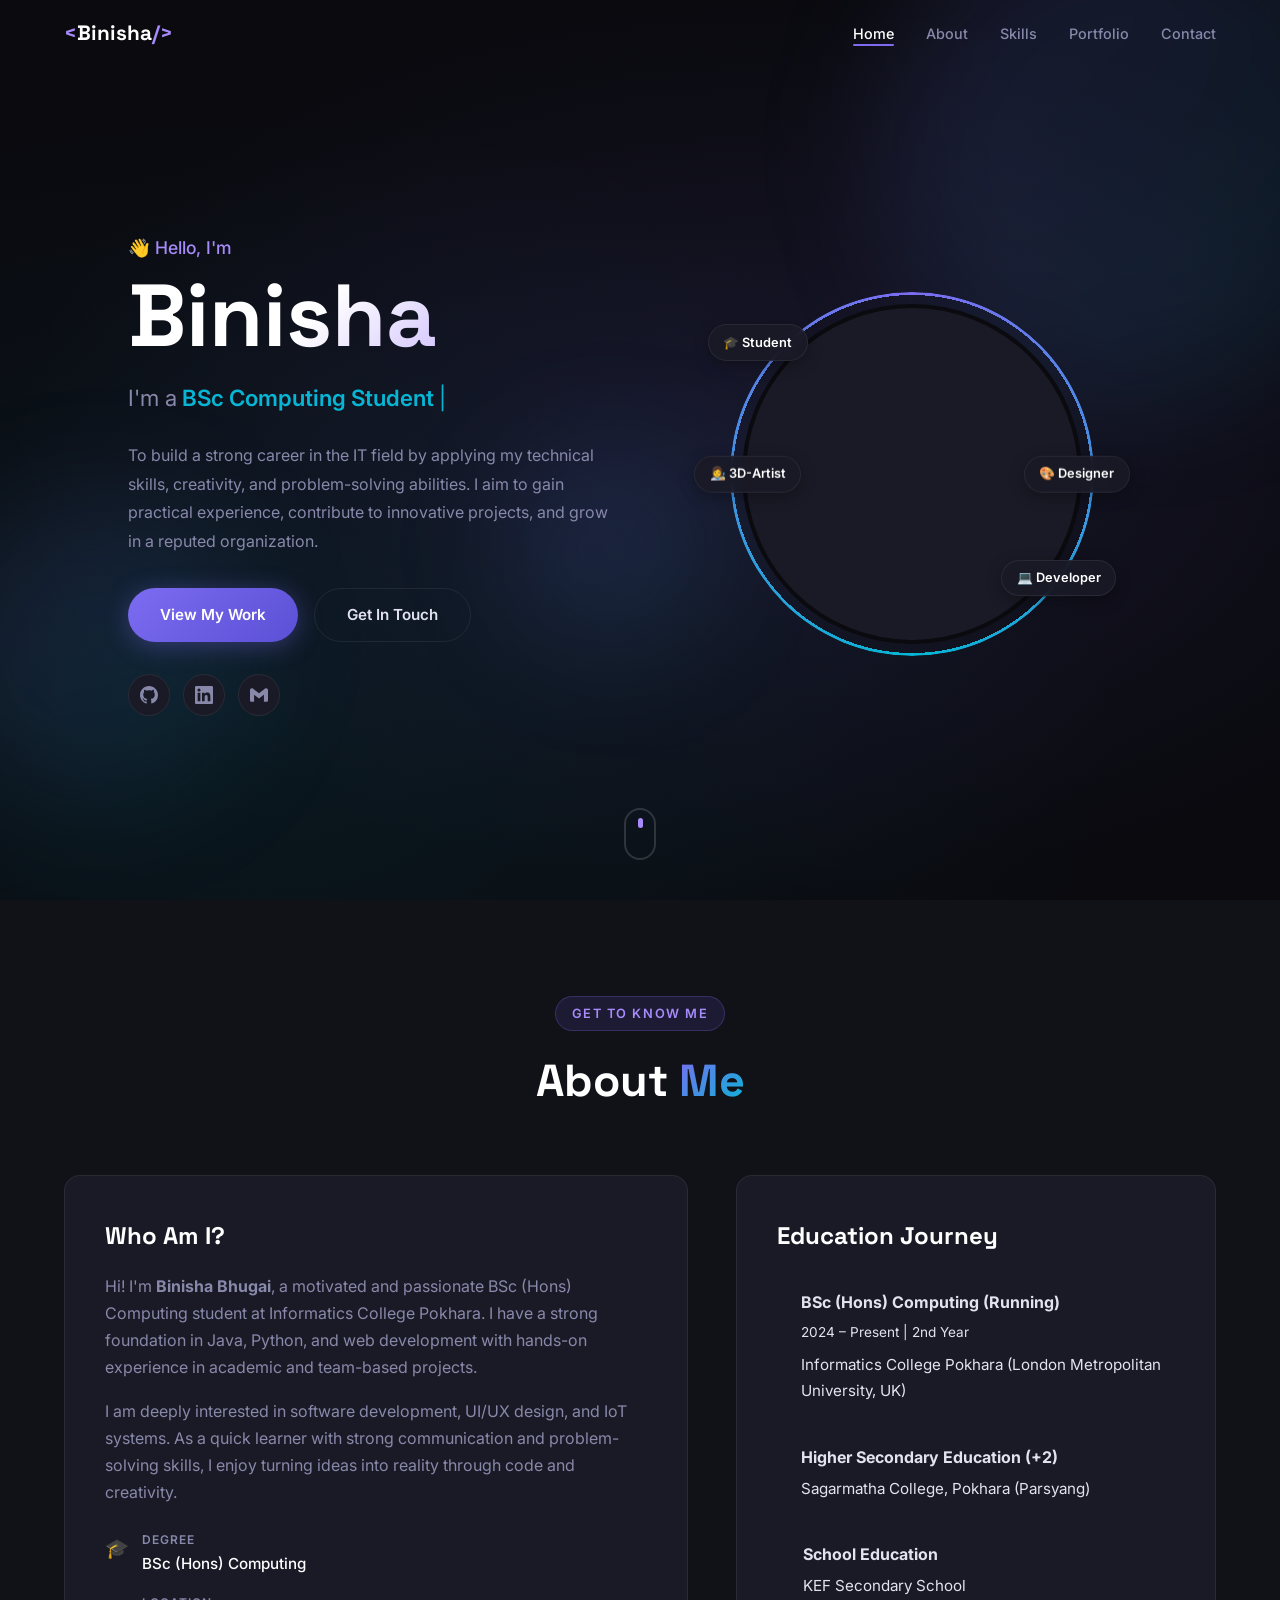
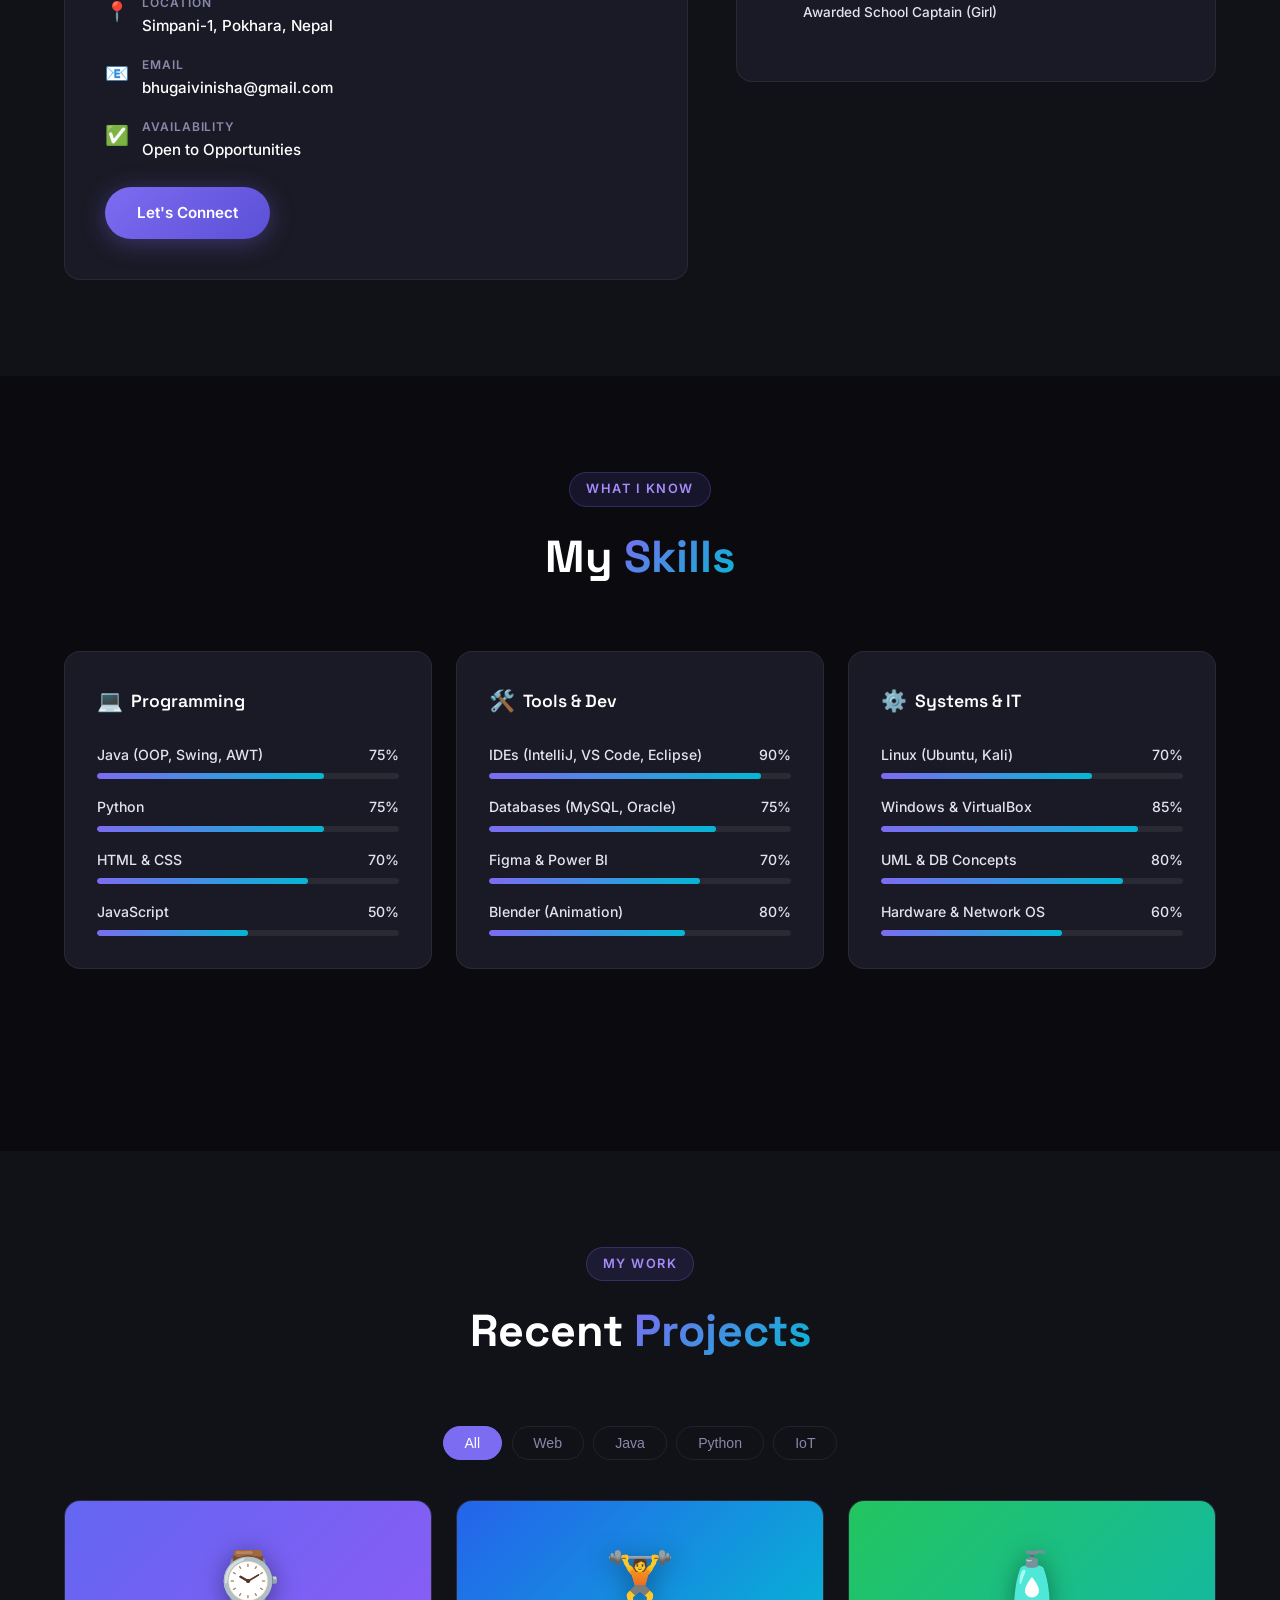
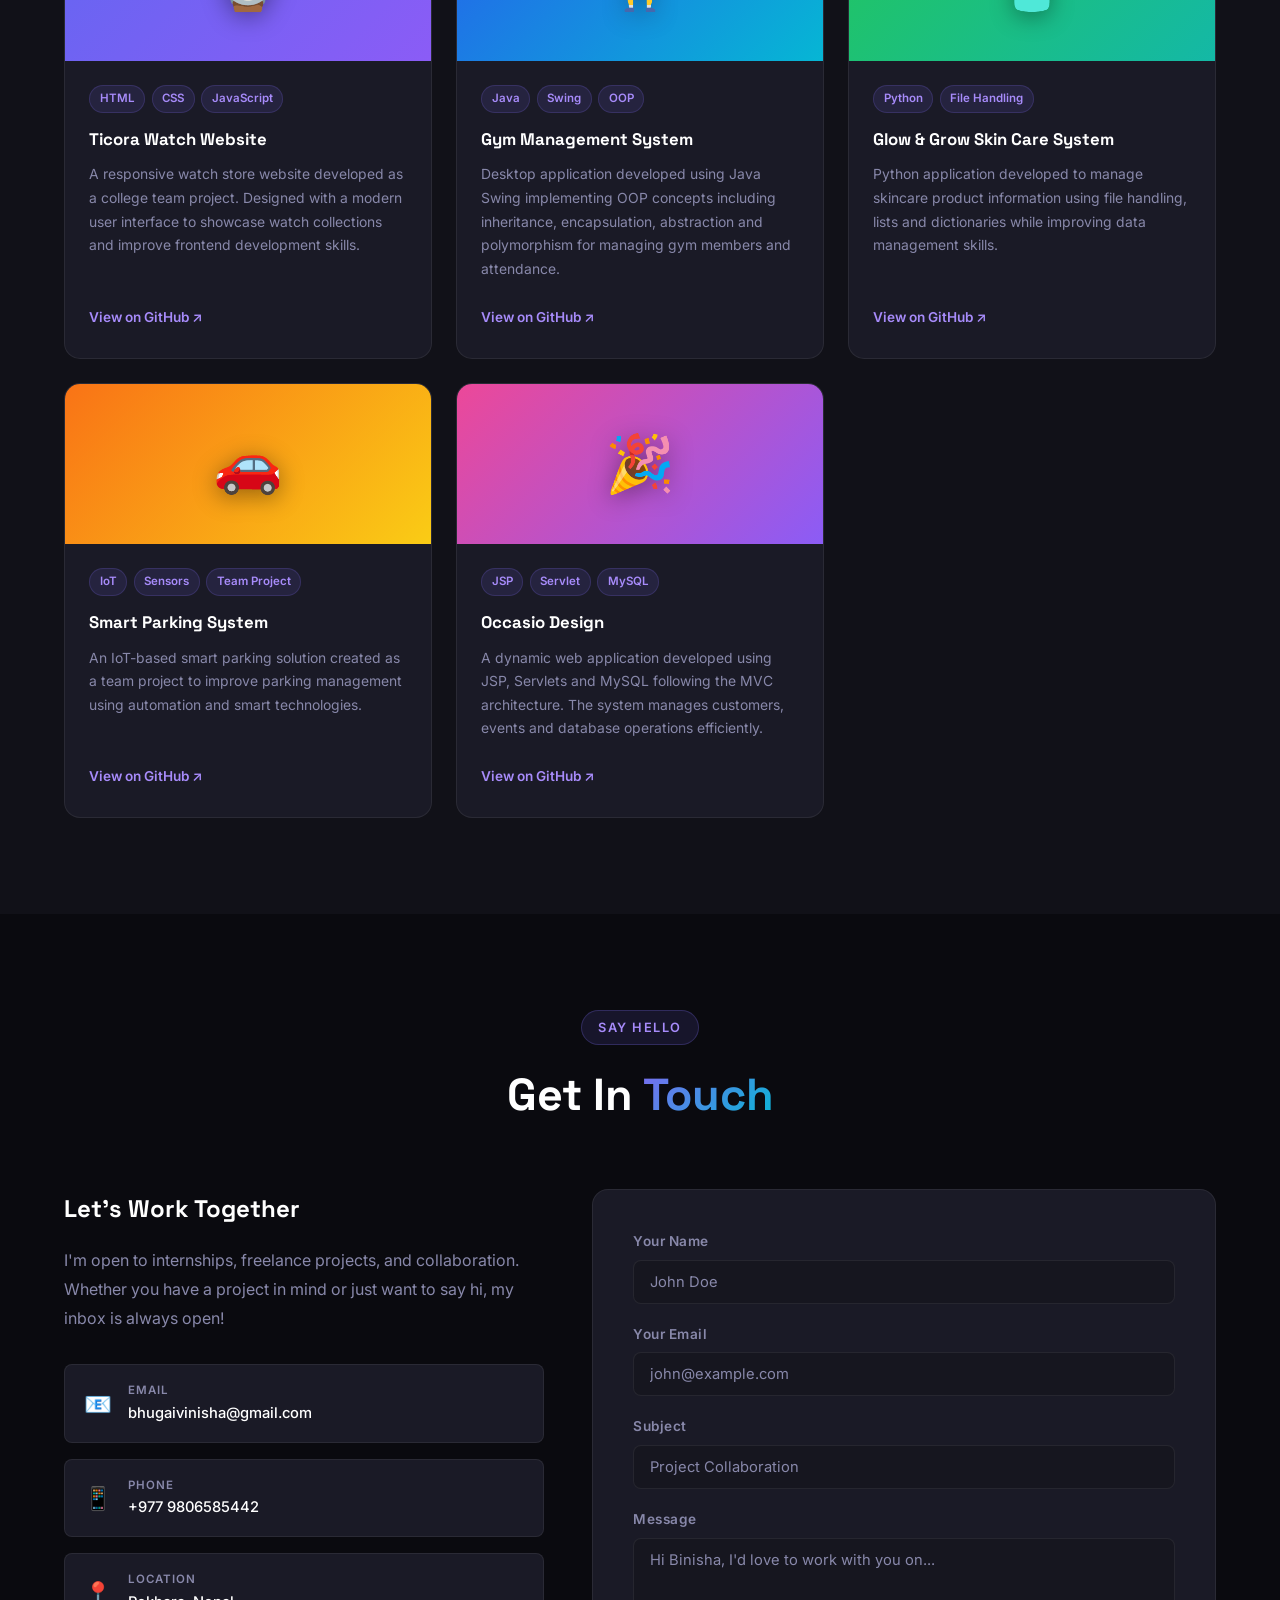
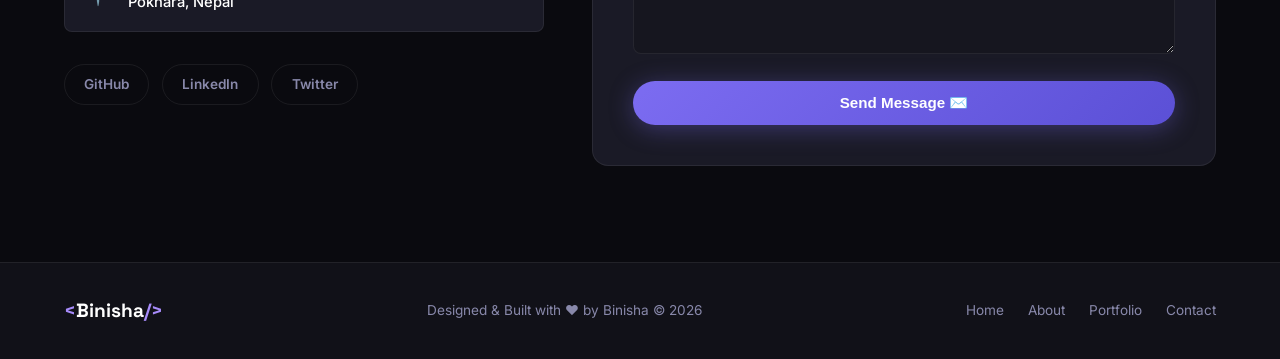
==== index.html @ d08a0602 "some updates" ====
<!DOCTYPE html>
<html lang="en">

<head>
  <meta name="viewport" content="width=device-width, initial-scale=1.0" />
  <meta name="description"
    content="Binisha's personal portfolio website showcasing skills, projects, and contact information." />
  <title>Binisha | Portfolio</title>
  <link rel="stylesheet" href="css/style.css" />
  <link rel="preconnect" href="https://fonts.googleapis.com" />
  <link rel="preconnect" href="https://fonts.gstatic.com" crossorigin />
  <link
    href="https://fonts.googleapis.com/css2?family=Inter:wght@300;400;500;600;700;800&family=Space+Grotesk:wght@400;500;600;700&display=swap"
    rel="stylesheet" />
</head>

<body>

  <!-- NAVIGATION -->
  <nav class="navbar" id="navbar">
    <div class="nav-container">
      <a href="#home" class="nav-logo"><span class="logo-bracket">&lt;</span>Binisha<span
          class="logo-bracket">/&gt;</span></a>
      <ul class="nav-links" id="nav-links">
        <li><a href="#home" class="nav-link active">Home</a></li>
        <li><a href="#about" class="nav-link">About</a></li>
        <li><a href="#skills" class="nav-link">Skills</a></li>
        <li><a href="#portfolio" class="nav-link">Portfolio</a></li>
        <li><a href="#contact" class="nav-link">Contact</a></li>
      </ul>
      <button class="hamburger" id="hamburger" aria-label="Toggle menu">
        <span></span><span></span><span></span>
      </button>
    </div>
  </nav>

  <!-- HERO -->
  <section class="hero" id="home">
    <div class="hero-bg-shapes">
      <div class="shape shape-1"></div>
      <div class="shape shape-2"></div>
      <div class="shape shape-3"></div>
    </div>
    <div class="hero-container">
      <div class="hero-content">
        <div class="hero-greeting reveal">👋 Hello, I'm</div>
        <h1 class="hero-name reveal">Binisha</h1>
        <div class="hero-role reveal">
          <span>I'm a </span><span class="typewriter" id="typewriter"></span><span class="cursor-blink">|</span>
        </div>
        <p class="hero-desc reveal">To build a strong career in the IT field by applying my technical skills,
          creativity, and problem-solving abilities. I aim to gain practical experience, contribute to innovative
          projects, and grow in a reputed organization.</p>
        <div class="hero-actions reveal">
          <a href="#portfolio" class="btn btn-primary">View My Work</a>
          <a href="#contact" class="btn btn-outline">Get In Touch</a>
        </div>
        <div class="hero-socials reveal">
          <a href="https://github.com/bhugaivinisha" target="_blank" class="social-icon" aria-label="GitHub">
            <svg viewBox="0 0 24 24" fill="currentColor">
              <path
                d="M12 0C5.37 0 0 5.37 0 12c0 5.31 3.435 9.795 8.205 11.385.6.105.825-.255.825-.57 0-.285-.015-1.23-.015-2.235-3.015.555-3.795-.735-4.035-1.41-.135-.345-.72-1.41-1.23-1.695-.42-.225-1.02-.78-.015-.795.945-.015 1.62.87 1.845 1.23 1.08 1.815 2.805 1.305 3.495.99.105-.78.42-1.305.765-1.605-2.67-.3-5.46-1.335-5.46-5.925 0-1.305.465-2.385 1.23-3.225-.12-.3-.54-1.53.12-3.18 0 0 1.005-.315 3.3 1.23.96-.27 1.98-.405 3-.405s2.04.135 3 .405c2.295-1.56 3.3-1.23 3.3-1.23.66 1.65.24 2.88.12 3.18.765.84 1.23 1.905 1.23 3.225 0 4.605-2.805 5.625-5.475 5.925.435.375.81 1.095.81 2.22 0 1.605-.015 2.895-.015 3.3 0 .315.225.69.825.57A12.02 12.02 0 0 0 24 12c0-6.63-5.37-12-12-12z" />
            </svg>
          </a>
          <a href="https://www.linkedin.com/in/binisha-bhugai-67b261334/" target="_blank" class="social-icon"
            aria-label="LinkedIn">
            <svg viewBox="0 0 24 24" fill="currentColor">
              <path
                d="M20.447 20.452h-3.554v-5.569c0-1.328-.027-3.037-1.852-3.037-1.853 0-2.136 1.445-2.136 2.939v5.667H9.351V9h3.414v1.561h.046c.477-.9 1.637-1.85 3.37-1.85 3.601 0 4.267 2.37 4.267 5.455v6.286zM5.337 7.433a2.062 2.062 0 0 1-2.063-2.065 2.064 2.064 0 1 1 2.063 2.065zm1.782 13.019H3.555V9h3.564v11.452zM22.225 0H1.771C.792 0 0 .774 0 1.729v20.542C0 23.227.792 24 1.771 24h20.451C23.2 24 24 23.227 24 22.271V1.729C24 .774 23.2 0 22.222 0h.003z" />
            </svg>
          </a>
          <a href="mailto:bhugaivinisha@gmail.com" class="social-icon" aria-label="Email">
            <svg viewBox="0 0 24 24" fill="currentColor">
              <path
                d="M24 5.457v13.909c0 .904-.732 1.636-1.636 1.636h-3.819V11.73L12 16.64l-6.545-4.91v9.273H1.636A1.636 1.636 0 0 1 0 19.366V5.457c0-2.023 2.309-3.178 3.927-1.964L5.455 4.64 12 9.548l6.545-4.91 1.528-1.145C21.69 2.28 24 3.434 24 5.457z" />
            </svg>
          </a>
        </div>
      </div>
      <div class="hero-image-wrap reveal">
        <div class="hero-avatar">
          <div class="avatar-ring"></div>
          <div class="avatar-inner">
            <div class="hero-avatar">
              <img src="images/binisha.png" alt="Binisha" class="profile-image">
            </div>
          </div>
          <div class="floating-badge badge-1">🎓 Student</div>
          <div class="floating-badge badge-2">💻 Developer</div>
          <div class="floating-badge badge-3">🎨 Designer</div>
          <div class="floating-badge badge-4">👩‍🎨 3D-Artist</div>
        </div>
      </div>
    </div>
    <a href="#about" class="scroll-down" aria-label="Scroll down">
      <div class="scroll-dot"></div>
    </a>
  </section>

  <!-- ABOUT -->
  <section class="about section" id="about">
    <div class="container">
      <div class="section-header reveal">
        <span class="section-tag">Get to Know Me</span>
        <h2 class="section-title">About <span class="highlight">Me</span></h2>
      </div>
      <div class="about-grid">
        <div class="about-card reveal">
          <h3>Who Am I?</h3>
          <p>Hi! I'm <strong>Binisha Bhugai</strong>, a motivated and passionate BSc (Hons) Computing student at
            Informatics College Pokhara. I have a strong foundation in Java, Python, and web development with hands-on
            experience in academic and team-based projects.</p>
          <p>I am deeply interested in software development, UI/UX design, and IoT systems. As a quick learner with
            strong communication and problem-solving skills, I enjoy turning ideas into reality through code and
            creativity.</p>
          <div class="about-details">
            <div class="detail-item"><span class="detail-icon">🎓</span>
              <div><span class="detail-label">Degree</span><span class="detail-value">BSc (Hons) Computing</span></div>
            </div>
            <div class="detail-item"><span class="detail-icon">📍</span>
              <div><span class="detail-label">Location</span><span class="detail-value">Simpani-1, Pokhara, Nepal</span>
              </div>
            </div>
            <div class="detail-item"><span class="detail-icon">📧</span>
              <div><span class="detail-label">Email</span><span class="detail-value">bhugaivinisha@gmail.com</span>
              </div>
            </div>
            <div class="detail-item"><span class="detail-icon">✅</span>
              <div><span class="detail-label">Availability</span><span class="detail-value">Open to Opportunities</span>
              </div>
            </div>
          </div>
          <a href="#contact" class="btn btn-primary" style="margin-top:1.5rem;display:inline-flex;">Let's Connect</a>
        </div>

        <div class="about-card reveal" style="display: flex; flex-direction: column; justify-content: center;">
          <h3 style="margin-bottom: 2rem;">Education Journey</h3>
          <div class="education-timeline" style="display: flex; flex-direction: column; gap: 1.5rem;">
            <div class="timeline-item"
              style="border-left: 2px solid var(--primary); padding-left: 1.5rem; position: relative;">
              <div
                style="position: absolute; left: -6px; top: 0; width: 10px; height: 10px; border-radius: 50%; background: var(--primary); box-shadow: 0 0 0 4px var(--bg-hover);">
              </div>
              <h4 style="margin-bottom: 0.3rem;">BSc (Hons) Computing (Running)</h4>
              <span style="color: var(--text-muted); font-size: 0.85rem; display: block; margin-bottom: 0.5rem;">2024
                &ndash; Present | 2nd Year</span>
              <p style="font-size: 0.95rem; color: var(--text-secondary);">Informatics College Pokhara (London
                Metropolitan University, UK)</p>
            </div>
            <div class="timeline-item"
              style="border-left: 2px solid var(--primary); padding-left: 1.5rem; position: relative;">
              <div
                style="position: absolute; left: -6px; top: 0; width: 10px; height: 10px; border-radius: 50%; background: var(--primary); box-shadow: 0 0 0 4px var(--bg-hover);">
              </div>
              <h4 style="margin-bottom: 0.3rem;">Higher Secondary Education (+2)</h4>
              <p style="font-size: 0.95rem; color: var(--text-secondary);">Sagarmatha College, Pokhara (Parsyang)</p>
            </div>
            <div class="timeline-item"
              style="border-left: 2px solid transparent; padding-left: 1.5rem; position: relative;">
              <div
                style="position: absolute; left: -6px; top: 0; width: 10px; height: 10px; border-radius: 50%; background: var(--primary); box-shadow: 0 0 0 4px var(--bg-hover);">
              </div>
              <h4 style="margin-bottom: 0.3rem;">School Education</h4>
              <p style="font-size: 0.95rem; color: var(--text-secondary);">KEF Secondary School<br><span
                  style="color:var(--primary);font-size:0.85rem;font-weight:500;">Awarded School Captain (Girl)</span>
              </p>
            </div>
          </div>
        </div>
      </div>
    </div>
  </section>

  <!-- SKILLS -->
  <section class="skills section" id="skills">
    <div class="container">
      <div class="section-header reveal">
        <span class="section-tag">What I Know</span>
        <h2 class="section-title">My <span class="highlight">Skills</span></h2>
      </div>
      <div class="skills-grid">
        <div class="skill-category reveal">
          <h3 class="category-title"><span class="cat-icon">💻</span> Programming</h3>
          <div class="skill-list">
            <div class="skill-item">
              <div class="skill-info"><span>Java (OOP, Swing, AWT)</span><span>75%</span></div>
              <div class="skill-bar">
                <div class="skill-fill" data-width="75"></div>
              </div>
            </div>
            <div class="skill-item">
              <div class="skill-info"><span>Python</span><span>75%</span></div>
              <div class="skill-bar">
                <div class="skill-fill" data-width="75"></div>
              </div>
            </div>
            <div class="skill-item">
              <div class="skill-info"><span>HTML &amp; CSS</span><span>70%</span></div>
              <div class="skill-bar">
                <div class="skill-fill" data-width="70"></div>
              </div>
            </div>
            <div class="skill-item">
              <div class="skill-info"><span>JavaScript</span><span>50%</span></div>
              <div class="skill-bar">
                <div class="skill-fill" data-width="50"></div>
              </div>
            </div>
          </div>
        </div>
        <div class="skill-category reveal">
          <h3 class="category-title"><span class="cat-icon">🛠️</span> Tools &amp; Dev</h3>
          <div class="skill-list">
            <div class="skill-item">
              <div class="skill-info"><span>IDEs (IntelliJ, VS Code, Eclipse)</span><span>90%</span></div>
              <div class="skill-bar">
                <div class="skill-fill" data-width="90"></div>
              </div>
            </div>
            <div class="skill-item">
              <div class="skill-info"><span>Databases (MySQL, Oracle)</span><span>75%</span></div>
              <div class="skill-bar">
                <div class="skill-fill" data-width="75"></div>
              </div>
            </div>
            <div class="skill-item">
              <div class="skill-info"><span>Figma &amp; Power BI</span><span>70%</span></div>
              <div class="skill-bar">
                <div class="skill-fill" data-width="70"></div>
              </div>
            </div>
            <div class="skill-item">
              <div class="skill-info"><span>Blender (Animation)</span><span>80%</span></div>
              <div class="skill-bar">
                <div class="skill-fill" data-width="65"></div>
              </div>
            </div>
          </div>
        </div>
        <div class="skill-category reveal">
          <h3 class="category-title"><span class="cat-icon">⚙️</span> Systems &amp; IT</h3>
          <div class="skill-list">
            <div class="skill-item">
              <div class="skill-info"><span>Linux (Ubuntu, Kali)</span><span>70%</span></div>
              <div class="skill-bar">
                <div class="skill-fill" data-width="70"></div>
              </div>
            </div>
            <div class="skill-item">
              <div class="skill-info"><span>Windows &amp; VirtualBox</span><span>85%</span></div>
              <div class="skill-bar">
                <div class="skill-fill" data-width="85"></div>
              </div>
            </div>
            <div class="skill-item">
              <div class="skill-info"><span>UML &amp; DB Concepts</span><span>80%</span></div>
              <div class="skill-bar">
                <div class="skill-fill" data-width="80"></div>
              </div>
            </div>
            <div class="skill-item">
              <div class="skill-info"><span>Hardware &amp; Network OS</span><span>60%</span></div>
              <div class="skill-bar">
                <div class="skill-fill" data-width="60"></div>
              </div>
            </div>
          </div>
        </div>
      </div>
      <div class="tech-badges reveal">
        <span class="tech-badge">Java</span><span class="tech-badge">Python</span><span
          class="tech-badge">HTML/CSS/JS</span>
        <span class="tech-badge">IntelliJ IDEA</span><span class="tech-badge">MySQL</span><span
          class="tech-badge">Figma</span>
        <span class="tech-badge">Ubuntu</span><span class="tech-badge">VirtualBox</span><span
          class="tech-badge">Blender</span>
        <span class="tech-badge">UML</span>
      </div>
    </div>
  </section>

  <!-- PORTFOLIO -->
  <section class="portfolio section" id="portfolio">
    <div class="container">
      <div class="section-header reveal">
        <span class="section-tag">My Work</span>
        <h2 class="section-title">Recent <span class="highlight">Projects</span></h2>
      </div>
      <div class="filter-tabs reveal">
        <button class="filter-btn active" data-filter="all">All</button>
        <button class="filter-btn" data-filter="web">Web</button>
        <button class="filter-btn" data-filter="java">Java</button>
        <button class="filter-btn" data-filter="python">Python</button>
        <button class="filter-btn" data-filter="iot">IoT</button>
      </div>
      <div class="projects-grid" id="projects-grid">
        <div class="project-card reveal" data-category="web">

          <div class="project-img" style="background:linear-gradient(135deg,#6366f1,#8b5cf6)">
            <span class="proj-emoji">⌚</span>
          </div>

          <div class="project-body">

            <div class="project-tags">
              <span class="tag">HTML</span>
              <span class="tag">CSS</span>
              <span class="tag">JavaScript</span>
            </div>

            <h3 class="project-title">Ticora Watch Website</h3>

            <p class="project-desc">
              A responsive watch store website developed as a college team project. Designed with a modern user
              interface to showcase watch collections and improve frontend development skills.
            </p>

            <div class="project-links">
              <a href="https://github.com/bhugaivinisha/Ticora_Watch_project" target="_blank" class="proj-link">
                View on GitHub ↗
              </a>
            </div>

          </div>

        </div>

        <div class="project-card reveal" data-category="java">

          <div class="project-img" style="background:linear-gradient(135deg,#2563eb,#06b6d4)">
            <span class="proj-emoji">🏋️</span>
          </div>

          <div class="project-body">

            <div class="project-tags">
              <span class="tag">Java</span>
              <span class="tag">Swing</span>
              <span class="tag">OOP</span>
            </div>

            <h3 class="project-title">Gym Management System</h3>

            <p class="project-desc">
              Desktop application developed using Java Swing implementing OOP concepts including inheritance,
              encapsulation, abstraction and polymorphism for managing gym members and attendance.
            </p>

            <div class="project-links">
              <a href="https://github.com/bhugaivinisha/Gym_Management_System" target="_blank" class="proj-link">
                View on GitHub ↗
              </a>
            </div>

          </div>

        </div>

        <div class="project-card reveal" data-category="python">

          <div class="project-img" style="background:linear-gradient(135deg,#22c55e,#14b8a6)">
            <span class="proj-emoji">🧴</span>
          </div>

          <div class="project-body">

            <div class="project-tags">
              <span class="tag">Python</span>
              <span class="tag">File Handling</span>
            </div>

            <h3 class="project-title">Glow & Grow Skin Care System</h3>

            <p class="project-desc">
              Python application developed to manage skincare product information using file handling, lists and
              dictionaries while improving data management skills.
            </p>

            <div class="project-links">
              <a href="https://github.com/bhugaivinisha/Glow_and_Grow_Project" target="_blank" class="proj-link">
                View on GitHub ↗
              </a>
            </div>

          </div>

        </div>

        <div class="project-card reveal" data-category="iot">

          <div class="project-img" style="background:linear-gradient(135deg,#f97316,#facc15)">
            <span class="proj-emoji">🚗</span>
          </div>

          <div class="project-body">

            <div class="project-tags">
              <span class="tag">IoT</span>
              <span class="tag">Sensors</span>
              <span class="tag">Team Project</span>
            </div>

            <h3 class="project-title">Smart Parking System</h3>

            <p class="project-desc">
              An IoT-based smart parking solution created as a team project to improve parking management using
              automation and smart technologies.
            </p>

            <div class="project-links">
              <a href="https://github.com/bhugaivinisha/Smart_Parking_System_Project" target="_blank" class="proj-link">
                View on GitHub ↗
              </a>
            </div>

          </div>

        </div>

        <div class="project-card reveal" data-category="web">

          <div class="project-img" style="background:linear-gradient(135deg,#ec4899,#8b5cf6)">
            <span class="proj-emoji">🎉</span>
          </div>

          <div class="project-body">

            <div class="project-tags">
              <span class="tag">JSP</span>
              <span class="tag">Servlet</span>
              <span class="tag">MySQL</span>
            </div>

            <h3 class="project-title">Occasio Design</h3>

            <p class="project-desc">
              A dynamic web application developed using JSP, Servlets and MySQL following the MVC architecture. The
              system manages customers, events and database operations efficiently.
            </p>

            <div class="project-links">
              <a href="https://github.com/bhugaivinisha/Occasio_Design" target="_blank" class="proj-link">
                View on GitHub ↗
              </a>
            </div>

          </div>

        </div>


      </div>
    </div>
  </section>

  <!-- CONTACT -->
  <section class="contact section" id="contact">
    <div class="container">
      <div class="section-header reveal">
        <span class="section-tag">Say Hello</span>
        <h2 class="section-title">Get In <span class="highlight">Touch</span></h2>
      </div>
      <div class="contact-grid">
        <div class="contact-info reveal">
          <h3>Let's Work Together</h3>
          <p>I'm open to internships, freelance projects, and collaboration. Whether you have a project in mind or just
            want to say hi, my inbox is always open!</p>
          <div class="contact-cards">
            <a href="mailto:bhugaivinisha@gmail.com" class="contact-card">
              <div class="cc-icon">📧</div>
              <div><span class="cc-label">Email</span><span class="cc-value">bhugaivinisha@gmail.com</span></div>
            </a>
            <a href="tel:+977-9806585442" class="contact-card">
              <div class="cc-icon">📱</div>
              <div><span class="cc-label">Phone</span><span class="cc-value">+977 9806585442</span></div>
            </a>
            <div class="contact-card">
              <div class="cc-icon">📍</div>
              <div><span class="cc-label">Location</span><span class="cc-value">Pokhara, Nepal</span></div>
            </div>
          </div>
          <div class="contact-socials">
            <a href="https://github.com/bhugaivinisha/" target="_blank" class="csocial-btn">GitHub</a>
            <a href="https://www.linkedin.com/in/binisha-bhugai-67b261334/" target="_blank"
              class="csocial-btn">LinkedIn</a>
            <a href="https://twitter.com/" target="_blank" class="csocial-btn">Twitter</a>
          </div>
        </div>
        <div class="contact-form-wrap reveal">
          <form class="contact-form" id="contact-form" novalidate>
            <div class="form-group">
              <label for="cf-name">Your Name</label>
              <input type="text" id="cf-name" name="name" placeholder="John Doe" required />
            </div>
            <div class="form-group">
              <label for="cf-email">Your Email</label>
              <input type="email" id="cf-email" name="email" placeholder="john@example.com" required />
            </div>
            <div class="form-group">
              <label for="cf-subject">Subject</label>
              <input type="text" id="cf-subject" name="subject" placeholder="Project Collaboration" required />
            </div>
            <div class="form-group">
              <label for="cf-message">Message</label>
              <textarea id="cf-message" name="message" rows="5"
                placeholder="Hi Binisha, I'd love to work with you on..." required></textarea>
            </div>
            <button type="submit" class="btn btn-primary btn-full" id="submit-btn">
              <span class="btn-text">Send Message ✉️</span>
              <span class="btn-loader" style="display:none;">Sending...</span>
            </button>
            <div class="form-success" id="form-success" style="display:none;">🎉 Message sent! I'll get back to you
              soon.</div>
          </form>
        </div>
      </div>
    </div>
  </section>

  <!-- FOOTER -->
  <footer class="footer">
    <div class="container">
      <div class="footer-inner">
        <div class="footer-logo"><span class="logo-bracket">&lt;</span>Binisha<span class="logo-bracket">/&gt;</span>
        </div>
        <p class="footer-text">Designed &amp; Built with ❤️ by Binisha &copy; <span id="year"></span></p>
        <div class="footer-links">
          <a href="#home">Home</a><a href="#about">About</a><a href="#portfolio">Portfolio</a><a
            href="#contact">Contact</a>
        </div>
      </div>
    </div>
  </footer>

  <button class="back-to-top" id="back-to-top" aria-label="Back to top">↑</button>
  <script src="js/main.js"></script>
</body>

</html>
---- css/style.css ----
/* ============ RESET & VARIABLES ============ */
*,
*::before,
*::after {
  box-sizing: border-box;
  margin: 0;
  padding: 0;
}

:root {
  --clr-bg: #0a0a0f;
  --clr-bg2: #111118;
  --clr-bg3: #16161f;
  --clr-surface: #1a1a26;
  --clr-border: rgba(255, 255, 255, 0.07);
  --clr-primary: #7c6cf1;
  --clr-primary-light: #a78bfa;
  --clr-accent: #06b6d4;
  --clr-text: #e2e2f0;
  --clr-text-muted: #8888aa;
  --clr-white: #ffffff;
  --font-main: 'Inter', sans-serif;
  --font-display: 'Space Grotesk', sans-serif;
  --radius: 16px;
  --radius-sm: 8px;
  --transition: 0.3s ease;
  --shadow: 0 8px 32px rgba(0, 0, 0, 0.4);
  --shadow-glow: 0 0 40px rgba(124, 108, 241, 0.2);
}

html {
  scroll-behavior: smooth;
}

body {
  font-family: var(--font-main);
  background: var(--clr-bg);
  color: var(--clr-text);
  line-height: 1.7;
  overflow-x: hidden;
}

/* ============ SCROLLBAR ============ */
::-webkit-scrollbar {
  width: 6px;
}

::-webkit-scrollbar-track {
  background: var(--clr-bg);
}

::-webkit-scrollbar-thumb {
  background: var(--clr-primary);
  border-radius: 3px;
}

/* ============ UTILITY ============ */
.container {
  max-width: 1200px;
  margin: 0 auto;
  padding: 0 1.5rem;
}

.section {
  padding: 6rem 0;
}

.section-header {
  text-align: center;
  margin-bottom: 3.5rem;
}

.section-tag {
  display: inline-block;
  font-size: 0.8rem;
  font-weight: 600;
  letter-spacing: 0.12em;
  text-transform: uppercase;
  color: var(--clr-primary-light);
  background: rgba(124, 108, 241, 0.12);
  border: 1px solid rgba(124, 108, 241, 0.25);
  border-radius: 99px;
  padding: 0.35rem 1rem;
  margin-bottom: 0.75rem;
}

.section-title {
  font-family: var(--font-display);
  font-size: clamp(2rem, 4vw, 2.8rem);
  font-weight: 700;
  color: var(--clr-white);
}

.highlight {
  background: linear-gradient(135deg, var(--clr-primary), var(--clr-accent));
  -webkit-background-clip: text;
  -webkit-text-fill-color: transparent;
  background-clip: text;
}

/* ============ BUTTONS ============ */
.btn {
  display: inline-flex;
  align-items: center;
  gap: 0.5rem;
  padding: 0.8rem 2rem;
  border-radius: 99px;
  font-weight: 600;
  font-size: 0.95rem;
  cursor: pointer;
  border: none;
  text-decoration: none;
  transition: var(--transition);
  position: relative;
  overflow: hidden;
}

.btn::after {
  content: '';
  position: absolute;
  inset: 0;
  background: rgba(255, 255, 255, 0.05);
  opacity: 0;
  transition: var(--transition);
}

.btn:hover::after {
  opacity: 1;
}

.btn-primary {
  background: linear-gradient(135deg, var(--clr-primary), #5b50d6);
  color: #fff;
  box-shadow: 0 4px 24px rgba(124, 108, 241, 0.35);
}

.btn-primary:hover {
  transform: translateY(-2px);
  box-shadow: 0 8px 32px rgba(124, 108, 241, 0.5);
}

.btn-outline {
  background: transparent;
  color: var(--clr-text);
  border: 1.5px solid var(--clr-border);
}

.btn-outline:hover {
  border-color: var(--clr-primary);
  color: var(--clr-primary-light);
  transform: translateY(-2px);
}

.btn-full {
  width: 100%;
  justify-content: center;
}

/* ============ REVEAL ANIMATION ============ */
.reveal {
  opacity: 0;
  transform: translateY(30px);
  transition: 0.7s ease;
}

.reveal.visible {
  opacity: 1;
  transform: translateY(0);
}

/* ============ NAVBAR ============ */
.navbar {
  position: fixed;
  top: 0;
  left: 0;
  right: 0;
  z-index: 1000;
  padding: 1rem 0;
  transition: background 0.4s ease, box-shadow 0.4s ease;
}

.navbar.scrolled {
  background: rgba(10, 10, 15, 0.85);
  backdrop-filter: blur(16px);
  -webkit-backdrop-filter: blur(16px);
  box-shadow: 0 1px 0 var(--clr-border);
}

.nav-container {
  max-width: 1200px;
  margin: 0 auto;
  padding: 0 1.5rem;
  display: flex;
  align-items: center;
  justify-content: space-between;
}

.nav-logo {
  font-family: var(--font-display);
  font-size: 1.3rem;
  font-weight: 700;
  color: var(--clr-white);
  text-decoration: none;
}

.logo-bracket {
  color: var(--clr-primary-light);
}

.nav-links {
  list-style: none;
  display: flex;
  gap: 2rem;
}

.nav-link {
  color: var(--clr-text-muted);
  text-decoration: none;
  font-size: 0.9rem;
  font-weight: 500;
  transition: color var(--transition);
  position: relative;
}

.nav-link::after {
  content: '';
  position: absolute;
  bottom: -4px;
  left: 0;
  width: 0;
  height: 2px;
  background: var(--clr-primary);
  border-radius: 2px;
  transition: width var(--transition);
}

.nav-link:hover,
.nav-link.active {
  color: var(--clr-white);
}

.nav-link:hover::after,
.nav-link.active::after {
  width: 100%;
}

.hamburger {
  display: none;
  flex-direction: column;
  gap: 5px;
  background: none;
  border: none;
  cursor: pointer;
  padding: 4px;
}

.hamburger span {
  display: block;
  width: 24px;
  height: 2px;
  background: var(--clr-text);
  border-radius: 2px;
  transition: var(--transition);
}

.hamburger.active span:nth-child(1) {
  transform: rotate(45deg) translate(5px, 5px);
}

.hamburger.active span:nth-child(2) {
  opacity: 0;
}

.hamburger.active span:nth-child(3) {
  transform: rotate(-45deg) translate(5px, -5px);
}

/* ============ HERO ============ */

.profile-image {
  width: 100%;
  height: 100%;
  object-fit: cover;
  border-radius: 50%;
}

.hero {
  min-height: 100vh;
  display: flex;
  align-items: center;
  position: relative;
  overflow: hidden;
  background: radial-gradient(ellipse at 60% 50%, rgba(124, 108, 241, 0.12) 0%, transparent 70%),
    radial-gradient(ellipse at 20% 80%, rgba(6, 182, 212, 0.08) 0%, transparent 60%),
    var(--clr-bg);
}

.hero-bg-shapes {
  position: absolute;
  inset: 0;
  pointer-events: none;
  overflow: hidden;
}

.shape {
  position: absolute;
  border-radius: 50%;
  background: linear-gradient(135deg, rgba(124, 108, 241, 0.15), rgba(6, 182, 212, 0.1));
  filter: blur(60px);
  animation: float 8s ease-in-out infinite;
}

.shape-1 {
  width: 500px;
  height: 500px;
  top: -100px;
  right: -100px;
  animation-delay: 0s;
}

.shape-2 {
  width: 300px;
  height: 300px;
  bottom: 100px;
  left: -50px;
  animation-delay: 3s;
}

.shape-3 {
  width: 200px;
  height: 200px;
  top: 50%;
  left: 40%;
  animation-delay: 6s;
}

@keyframes float {

  0%,
  100% {
    transform: translateY(0) scale(1);
  }

  50% {
    transform: translateY(-20px) scale(1.05);
  }
}

.hero-container {
  position: relative;
  z-index: 1;
  max-width: 1200px;
  margin: 0 auto;
  padding: 6rem 1.5rem 3rem;
  display: grid;
  grid-template-columns: 1fr 1fr;
  gap: 4rem;
  align-items: center;
}

.hero-greeting {
  font-size: 1.1rem;
  font-weight: 500;
  color: var(--clr-primary-light);
  margin-bottom: 0.5rem;
}

.hero-name {
  font-family: var(--font-display);
  font-size: clamp(3rem, 7vw, 5.5rem);
  font-weight: 800;
  color: var(--clr-white);
  line-height: 1.05;
  background: linear-gradient(135deg, #fff 40%, var(--clr-primary-light));
  -webkit-background-clip: text;
  -webkit-text-fill-color: transparent;
  background-clip: text;
  margin-bottom: 1rem;
}

.hero-role {
  font-size: clamp(1.1rem, 2.5vw, 1.4rem);
  color: var(--clr-text-muted);
  margin-bottom: 1.5rem;
  display: flex;
  align-items: center;
  gap: 0.3rem;
  flex-wrap: wrap;
}

.typewriter {
  color: var(--clr-accent);
  font-weight: 600;
  min-width: 200px;
}

.cursor-blink {
  color: var(--clr-accent);
  animation: blink 0.8s infinite;
}

@keyframes blink {

  0%,
  100% {
    opacity: 1;
  }

  50% {
    opacity: 0;
  }
}

.hero-desc {
  color: var(--clr-text-muted);
  font-size: 1rem;
  max-width: 480px;
  margin-bottom: 2rem;
  line-height: 1.8;
}

.hero-actions {
  display: flex;
  gap: 1rem;
  flex-wrap: wrap;
  margin-bottom: 2rem;
}

.hero-socials {
  display: flex;
  gap: 0.8rem;
}

.social-icon {
  width: 42px;
  height: 42px;
  border-radius: 50%;
  background: var(--clr-surface);
  border: 1px solid var(--clr-border);
  display: flex;
  align-items: center;
  justify-content: center;
  color: var(--clr-text-muted);
  transition: var(--transition);
}

.social-icon svg {
  width: 18px;
  height: 18px;
}

.social-icon:hover {
  background: var(--clr-primary);
  color: #fff;
  border-color: var(--clr-primary);
  transform: translateY(-3px);
}

/* Hero Avatar */
.hero-image-wrap {
  display: flex;
  justify-content: center;
  align-items: center;
}

.hero-avatar {
  position: relative;
  width: 340px;
  height: 340px;
}

.avatar-ring {
  position: absolute;
  inset: -12px;
  border-radius: 50%;
  background: conic-gradient(from 0deg, var(--clr-primary), var(--clr-accent), var(--clr-primary));
  animation: spin 8s linear infinite;
  padding: 3px;
  mask: radial-gradient(farthest-side, transparent calc(100% - 3px), black calc(100% - 3px));
  -webkit-mask: radial-gradient(farthest-side, transparent calc(100% - 3px), black calc(100% - 3px));
}

@keyframes spin {
  to {
    transform: rotate(360deg);
  }
}

.avatar-inner {
  width: 100%;
  height: 100%;
  border-radius: 50%;
  overflow: hidden;
  background: var(--clr-surface);
  border: 4px solid var(--clr-bg);
}

.avatar-inner svg {
  width: 100%;
  height: 100%;
}

.floating-badge {
  position: absolute;
  background: rgba(26, 26, 38, 0.9);
  backdrop-filter: blur(10px);
  border: 1px solid var(--clr-border);
  border-radius: 30px;
  padding: 0.4rem 0.9rem;
  font-size: 0.8rem;
  font-weight: 600;
  color: var(--clr-white);
  white-space: nowrap;
  box-shadow: 0 4px 16px rgba(0, 0, 0, 0.3);
}

.badge-1 {
  top: 6%;
  left: -10%;
  animation: badgeFloat 3s ease-in-out infinite;
}

.badge-2 {
  bottom: 14%;
  right: -10%;
  animation: badgeFloat 3s ease-in-out infinite 1s;
}

.badge-3 {
  top: 50%;
  right: -14%;
  transform: translateY(-50%);
  animation: badgeFloat 3s ease-in-out infinite 2s;
}

.badge-4 {
  top: 50%;
  left: -14%;
  transform: translateY(-50%);
  animation: badgeFloat 3s ease-in-out infinite 2s;
}

@keyframes badgeFloat {

  0%,
  100% {
    transform: translateY(0);
  }

  50% {
    transform: translateY(-8px);
  }
}

.badge-3 {
  animation: badgeFloat3 3s ease-in-out infinite 2s;
}

@keyframes badgeFloat3 {

  0%,
  100% {
    transform: translateY(-50%);
  }

  50% {
    transform: translateY(calc(-50% - 8px));
  }
}

.scroll-down {
  position: absolute;
  bottom: 2.5rem;
  left: 50%;
  transform: translateX(-50%);
  width: 32px;
  height: 52px;
  border: 2px solid rgba(255, 255, 255, 0.15);
  border-radius: 99px;
  display: flex;
  justify-content: center;
  align-items: flex-start;
  padding-top: 8px;
  text-decoration: none;
}

.scroll-dot {
  width: 5px;
  height: 10px;
  border-radius: 99px;
  background: var(--clr-primary-light);
  animation: scrollBounce 1.5s ease-in-out infinite;
}

@keyframes scrollBounce {

  0%,
  100% {
    transform: translateY(0);
    opacity: 1;
  }

  80% {
    transform: translateY(16px);
    opacity: 0;
  }
}

/* ============ ABOUT ============ */
.about {
  background: var(--clr-bg2);
}

.about-grid {
  display: grid;
  grid-template-columns: 1.3fr 1fr;
  gap: 3rem;
  align-items: start;
}

.about-card {
  background: var(--clr-surface);
  border: 1px solid var(--clr-border);
  border-radius: var(--radius);
  padding: 2.5rem;
}

.about-card h3 {
  font-family: var(--font-display);
  font-size: 1.5rem;
  color: var(--clr-white);
  margin-bottom: 1rem;
}

.about-card p {
  color: var(--clr-text-muted);
  margin-bottom: 1rem;
}

.about-details {
  display: flex;
  flex-direction: column;
  gap: 1rem;
  margin-top: 1.5rem;
}

.detail-item {
  display: flex;
  align-items: flex-start;
  gap: 0.8rem;
}

.detail-icon {
  font-size: 1.2rem;
  flex-shrink: 0;
  margin-top: 2px;
}

.detail-item>div {
  display: flex;
  flex-direction: column;
}

.detail-label {
  font-size: 0.75rem;
  font-weight: 600;
  text-transform: uppercase;
  letter-spacing: 0.08em;
  color: var(--clr-text-muted);
}

.detail-value {
  font-size: 0.95rem;
  color: var(--clr-white);
  font-weight: 500;
}

.about-stats {
  display: grid;
  grid-template-columns: 1fr 1fr;
  gap: 1rem;
}

.stat-card {
  background: var(--clr-surface);
  border: 1px solid var(--clr-border);
  border-radius: var(--radius);
  padding: 1.8rem 1.2rem;
  text-align: center;
  display: flex;
  flex-direction: column;
  align-items: center;
  gap: 0.4rem;
  transition: var(--transition);
}

.stat-card:hover {
  border-color: var(--clr-primary);
  transform: translateY(-4px);
  box-shadow: var(--shadow-glow);
}

.stat-number {
  font-family: var(--font-display);
  font-size: 2.8rem;
  font-weight: 800;
  color: var(--clr-primary-light);
  line-height: 1;
}

.stat-label {
  font-size: 0.8rem;
  font-weight: 500;
  color: var(--clr-text-muted);
  text-align: center;
}

/* ============ SKILLS ============ */
.skills {
  background: var(--clr-bg);
}

.skills-grid {
  display: grid;
  grid-template-columns: repeat(3, 1fr);
  gap: 1.5rem;
  margin-bottom: 3rem;
}

.skill-category {
  background: var(--clr-surface);
  border: 1px solid var(--clr-border);
  border-radius: var(--radius);
  padding: 2rem;
  transition: var(--transition);
}

.skill-category:hover {
  border-color: rgba(124, 108, 241, 0.3);
  box-shadow: var(--shadow-glow);
}

.category-title {
  font-family: var(--font-display);
  font-size: 1.1rem;
  font-weight: 600;
  color: var(--clr-white);
  margin-bottom: 1.5rem;
  display: flex;
  align-items: center;
  gap: 0.5rem;
}

.cat-icon {
  font-size: 1.3rem;
}

.skill-list {
  display: flex;
  flex-direction: column;
  gap: 1rem;
}

.skill-item {}

.skill-info {
  display: flex;
  justify-content: space-between;
  font-size: 0.88rem;
  font-weight: 500;
  color: var(--clr-text);
  margin-bottom: 0.4rem;
}

.skill-bar {
  height: 6px;
  background: rgba(255, 255, 255, 0.07);
  border-radius: 99px;
  overflow: hidden;
}

.skill-fill {
  height: 100%;
  border-radius: 99px;
  width: 0;
  background: linear-gradient(90deg, var(--clr-primary), var(--clr-accent));
  transition: width 1.2s cubic-bezier(.4, 0, .2, 1);
}

.tech-badges {
  display: flex;
  flex-wrap: wrap;
  gap: 0.7rem;
  justify-content: center;
}

.tech-badge {
  padding: 0.4rem 1rem;
  border-radius: 99px;
  font-size: 0.82rem;
  font-weight: 600;
  background: var(--clr-surface);
  border: 1px solid var(--clr-border);
  color: var(--clr-text-muted);
  transition: var(--transition);
  cursor: default;
}

.tech-badge:hover {
  background: rgba(124, 108, 241, 0.12);
  border-color: var(--clr-primary);
  color: var(--clr-primary-light);
  transform: translateY(-2px);
}

/* ============ PORTFOLIO ============ */
.portfolio {
  background: var(--clr-bg2);
}

.filter-tabs {
  display: flex;
  gap: 0.6rem;
  justify-content: center;
  flex-wrap: wrap;
  margin-bottom: 2.5rem;
}

.filter-btn {
  padding: 0.5rem 1.3rem;
  border-radius: 99px;
  border: 1px solid var(--clr-border);
  background: transparent;
  color: var(--clr-text-muted);
  font-weight: 500;
  font-size: 0.88rem;
  cursor: pointer;
  transition: var(--transition);
}

.filter-btn:hover,
.filter-btn.active {
  background: var(--clr-primary);
  color: #fff;
  border-color: var(--clr-primary);
}

.projects-grid {
  display: grid;
  grid-template-columns: repeat(3, 1fr);
  gap: 1.5rem;
}

.project-card {
  background: var(--clr-surface);
  border: 1px solid var(--clr-border);
  border-radius: var(--radius);
  overflow: hidden;
  transition: var(--transition);
  display: flex;
  flex-direction: column;
}

.project-card:hover {
  transform: translateY(-8px);
  border-color: rgba(124, 108, 241, 0.35);
  box-shadow: 0 20px 60px rgba(0, 0, 0, 0.5);
}

.project-card.hidden {
  display: none;
}

.project-img {
  height: 160px;
  display: flex;
  align-items: center;
  justify-content: center;
  position: relative;
}

.proj-emoji {
  font-size: 3.5rem;
  filter: drop-shadow(0 4px 12px rgba(0, 0, 0, 0.4));
}

.project-body {
  padding: 1.5rem;
  display: flex;
  flex-direction: column;
  flex: 1;
}

.project-tags {
  display: flex;
  gap: 0.4rem;
  flex-wrap: wrap;
  margin-bottom: 0.8rem;
}

.tag {
  font-size: 0.72rem;
  font-weight: 600;
  padding: 0.2rem 0.6rem;
  border-radius: 99px;
  background: rgba(124, 108, 241, 0.12);
  color: var(--clr-primary-light);
  border: 1px solid rgba(124, 108, 241, 0.2);
}

.project-title {
  font-family: var(--font-display);
  font-size: 1.05rem;
  font-weight: 700;
  color: var(--clr-white);
  margin-bottom: 0.6rem;
}

.project-desc {
  font-size: 0.87rem;
  color: var(--clr-text-muted);
  line-height: 1.7;
  flex: 1;
  margin-bottom: 1.2rem;
}

.project-links {
  display: flex;
  gap: 0.8rem;
  margin-top: auto;
}

.proj-link {
  font-size: 0.85rem;
  font-weight: 600;
  text-decoration: none;
  color: var(--clr-primary-light);
  transition: var(--transition);
  padding: 0.3rem 0;
}

.proj-link:hover {
  color: var(--clr-accent);
}

.proj-link.ghost {
  color: var(--clr-text-muted);
}

.proj-link.ghost:hover {
  color: var(--clr-white);
}

/* ============ CONTACT ============ */
.contact {
  background: var(--clr-bg);
}

.contact-grid {
  display: grid;
  grid-template-columns: 1fr 1.3fr;
  gap: 3rem;
  align-items: start;
}

.contact-info h3 {
  font-family: var(--font-display);
  font-size: 1.5rem;
  color: var(--clr-white);
  margin-bottom: 1rem;
}

.contact-info>p {
  color: var(--clr-text-muted);
  margin-bottom: 2rem;
  line-height: 1.8;
}

.contact-cards {
  display: flex;
  flex-direction: column;
  gap: 1rem;
  margin-bottom: 2rem;
}

.contact-card {
  display: flex;
  align-items: center;
  gap: 1rem;
  background: var(--clr-surface);
  border: 1px solid var(--clr-border);
  border-radius: var(--radius-sm);
  padding: 1rem 1.2rem;
  text-decoration: none;
  transition: var(--transition);
}

.contact-card:hover {
  border-color: var(--clr-primary);
  transform: translateX(5px);
}

.cc-icon {
  font-size: 1.4rem;
  flex-shrink: 0;
}

.contact-card>div {
  display: flex;
  flex-direction: column;
}

.cc-label {
  font-size: 0.72rem;
  font-weight: 600;
  text-transform: uppercase;
  letter-spacing: 0.08em;
  color: var(--clr-text-muted);
}

.cc-value {
  font-size: 0.92rem;
  font-weight: 500;
  color: var(--clr-white);
}

.contact-socials {
  display: flex;
  gap: 0.8rem;
  flex-wrap: wrap;
}

.csocial-btn {
  padding: 0.5rem 1.2rem;
  border-radius: 99px;
  border: 1px solid var(--clr-border);
  background: transparent;
  color: var(--clr-text-muted);
  font-size: 0.85rem;
  font-weight: 600;
  text-decoration: none;
  transition: var(--transition);
}

.csocial-btn:hover {
  background: var(--clr-primary);
  color: #fff;
  border-color: var(--clr-primary);
  transform: translateY(-2px);
}

/* Contact Form */
.contact-form-wrap {
  background: var(--clr-surface);
  border: 1px solid var(--clr-border);
  border-radius: var(--radius);
  padding: 2.5rem;
}

.form-group {
  margin-bottom: 1.2rem;
}

.form-group label {
  display: block;
  font-size: 0.85rem;
  font-weight: 600;
  color: var(--clr-text-muted);
  margin-bottom: 0.4rem;
  letter-spacing: 0.04em;
}

.form-group input,
.form-group textarea {
  width: 100%;
  background: var(--clr-bg3);
  border: 1px solid var(--clr-border);
  border-radius: var(--radius-sm);
  padding: 0.75rem 1rem;
  color: var(--clr-text);
  font-family: var(--font-main);
  font-size: 0.92rem;
  transition: border-color var(--transition);
  resize: vertical;
}

.form-group input::placeholder,
.form-group textarea::placeholder {
  color: var(--clr-text-muted);
}

.form-group input:focus,
.form-group textarea:focus {
  outline: none;
  border-color: var(--clr-primary);
  box-shadow: 0 0 0 3px rgba(124, 108, 241, 0.1);
}

.form-success {
  margin-top: 1rem;
  padding: 1rem;
  border-radius: var(--radius-sm);
  background: rgba(16, 185, 129, 0.1);
  border: 1px solid rgba(16, 185, 129, 0.25);
  color: #10b981;
  font-weight: 500;
  text-align: center;
}

/* ============ FOOTER ============ */
.footer {
  background: var(--clr-bg2);
  border-top: 1px solid var(--clr-border);
  padding: 2rem 0;
}

.footer-inner {
  display: flex;
  align-items: center;
  justify-content: space-between;
  flex-wrap: wrap;
  gap: 1.5rem;
}

.footer-logo {
  font-family: var(--font-display);
  font-size: 1.2rem;
  font-weight: 700;
  color: var(--clr-white);
}

.footer-text {
  font-size: 0.85rem;
  color: var(--clr-text-muted);
}

.footer-links {
  display: flex;
  gap: 1.5rem;
}

.footer-links a {
  font-size: 0.85rem;
  color: var(--clr-text-muted);
  text-decoration: none;
  transition: color var(--transition);
}

.footer-links a:hover {
  color: var(--clr-primary-light);
}

/* ============ BACK TO TOP ============ */
.back-to-top {
  position: fixed;
  bottom: 2rem;
  right: 2rem;
  z-index: 999;
  width: 44px;
  height: 44px;
  border-radius: 50%;
  background: var(--clr-primary);
  color: #fff;
  font-size: 1.1rem;
  font-weight: 700;
  border: none;
  cursor: pointer;
  box-shadow: 0 4px 16px rgba(124, 108, 241, 0.4);
  transition: var(--transition);
  opacity: 0;
  visibility: hidden;
  transform: translateY(10px);
}

.back-to-top.visible {
  opacity: 1;
  visibility: visible;
  transform: translateY(0);
}

.back-to-top:hover {
  background: var(--clr-primary-light);
  transform: translateY(-3px);
}

/* ============ RESPONSIVE ============ */
@media (max-width: 1024px) {
  .hero-container {
    gap: 2.5rem;
  }

  .skills-grid {
    grid-template-columns: repeat(2, 1fr);
  }

  .projects-grid {
    grid-template-columns: repeat(2, 1fr);
  }
}

@media (max-width: 768px) {
  .section {
    padding: 4rem 0;
  }

  /* Nav */
  .hamburger {
    display: flex;
  }

  .nav-links {
    position: fixed;
    top: 0;
    right: -100%;
    bottom: 0;
    z-index: 999;
    width: 75%;
    max-width: 300px;
    background: var(--clr-surface);
    backdrop-filter: blur(20px);
    flex-direction: column;
    padding: 5rem 2rem 2rem;
    gap: 0.5rem;
    box-shadow: -8px 0 40px rgba(0, 0, 0, 0.4);
    transition: right 0.35s cubic-bezier(.4, 0, .2, 1);
  }

  .nav-links.open {
    right: 0;
  }

  .nav-link {
    font-size: 1.1rem;
    padding: 0.6rem 0;
  }

  /* Hero */
  .hero-container {
    grid-template-columns: 1fr;
    text-align: center;
    padding-top: 7rem;
  }

  .hero-image-wrap {
    order: -1;
  }

  .hero-avatar {
    width: 240px;
    height: 240px;
    margin: 0 auto;
  }

  .floating-badge {
    font-size: 0.72rem;
    padding: 0.3rem 0.7rem;
  }

  .badge-1 {
    top: 0;
    left: 0;
  }

  .badge-2 {
    bottom: 0;
    right: 0;
  }

  .badge-3 {
    display: none;
  }

  .hero-desc {
    margin: 0 auto 2rem;
  }

  .hero-actions {
    justify-content: center;
  }

  .hero-socials {
    justify-content: center;
  }

  /* About */
  .about-grid {
    grid-template-columns: 1fr;
  }

  .about-stats {
    grid-template-columns: repeat(2, 1fr);
  }

  /* Skills */
  .skills-grid {
    grid-template-columns: 1fr;
  }

  /* Portfolio */
  .projects-grid {
    grid-template-columns: 1fr;
  }

  /* Contact */
  .contact-grid {
    grid-template-columns: 1fr;
  }

  /* Footer */
  .footer-inner {
    flex-direction: column;
    text-align: center;
  }
}

@media (max-width: 480px) {
  .hero-name {
    font-size: 2.8rem;
  }

  .btn {
    padding: 0.7rem 1.5rem;
    font-size: 0.88rem;
  }

  .about-stats {
    grid-template-columns: 1fr 1fr;
  }

  .stat-number {
    font-size: 2.2rem;
  }

  .contact-form-wrap {
    padding: 1.5rem;
  }

  .footer-links {
    gap: 1rem;
  }

  .back-to-top {
    bottom: 1.2rem;
    right: 1.2rem;
  }
}
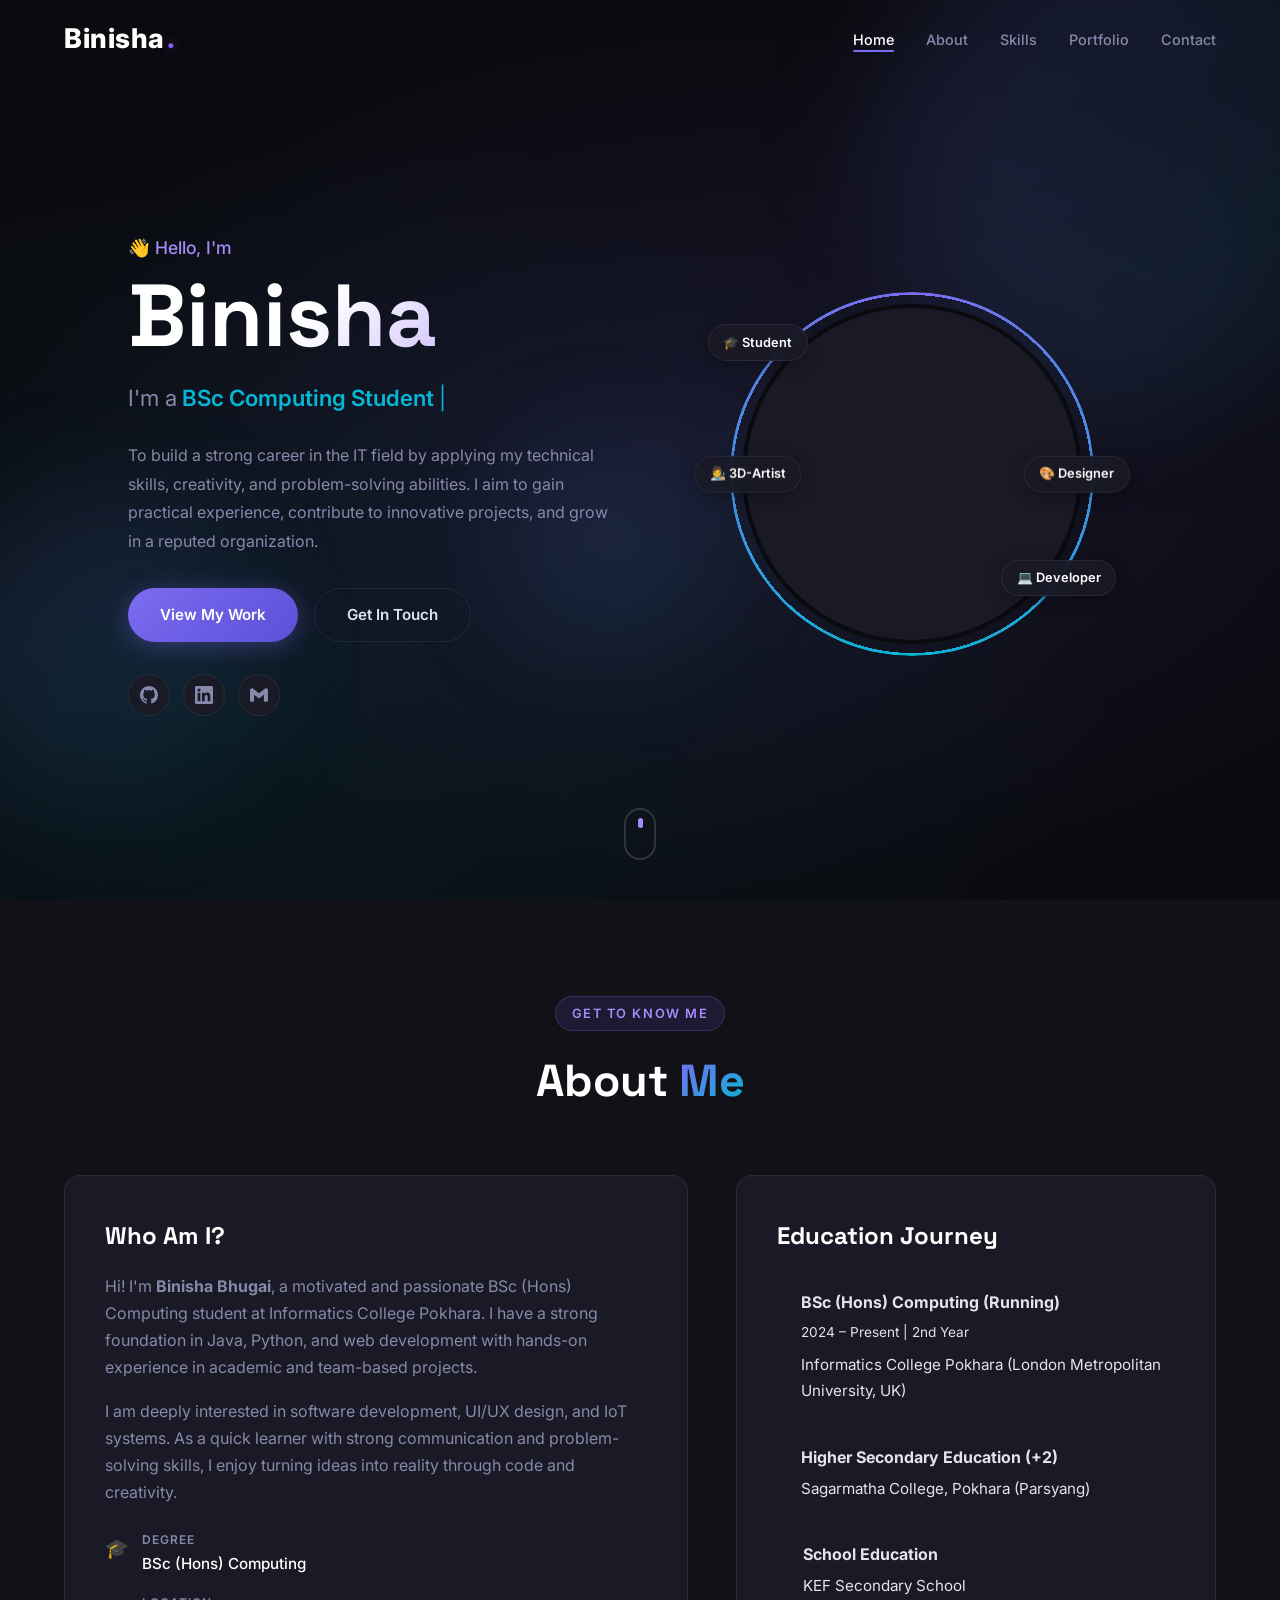
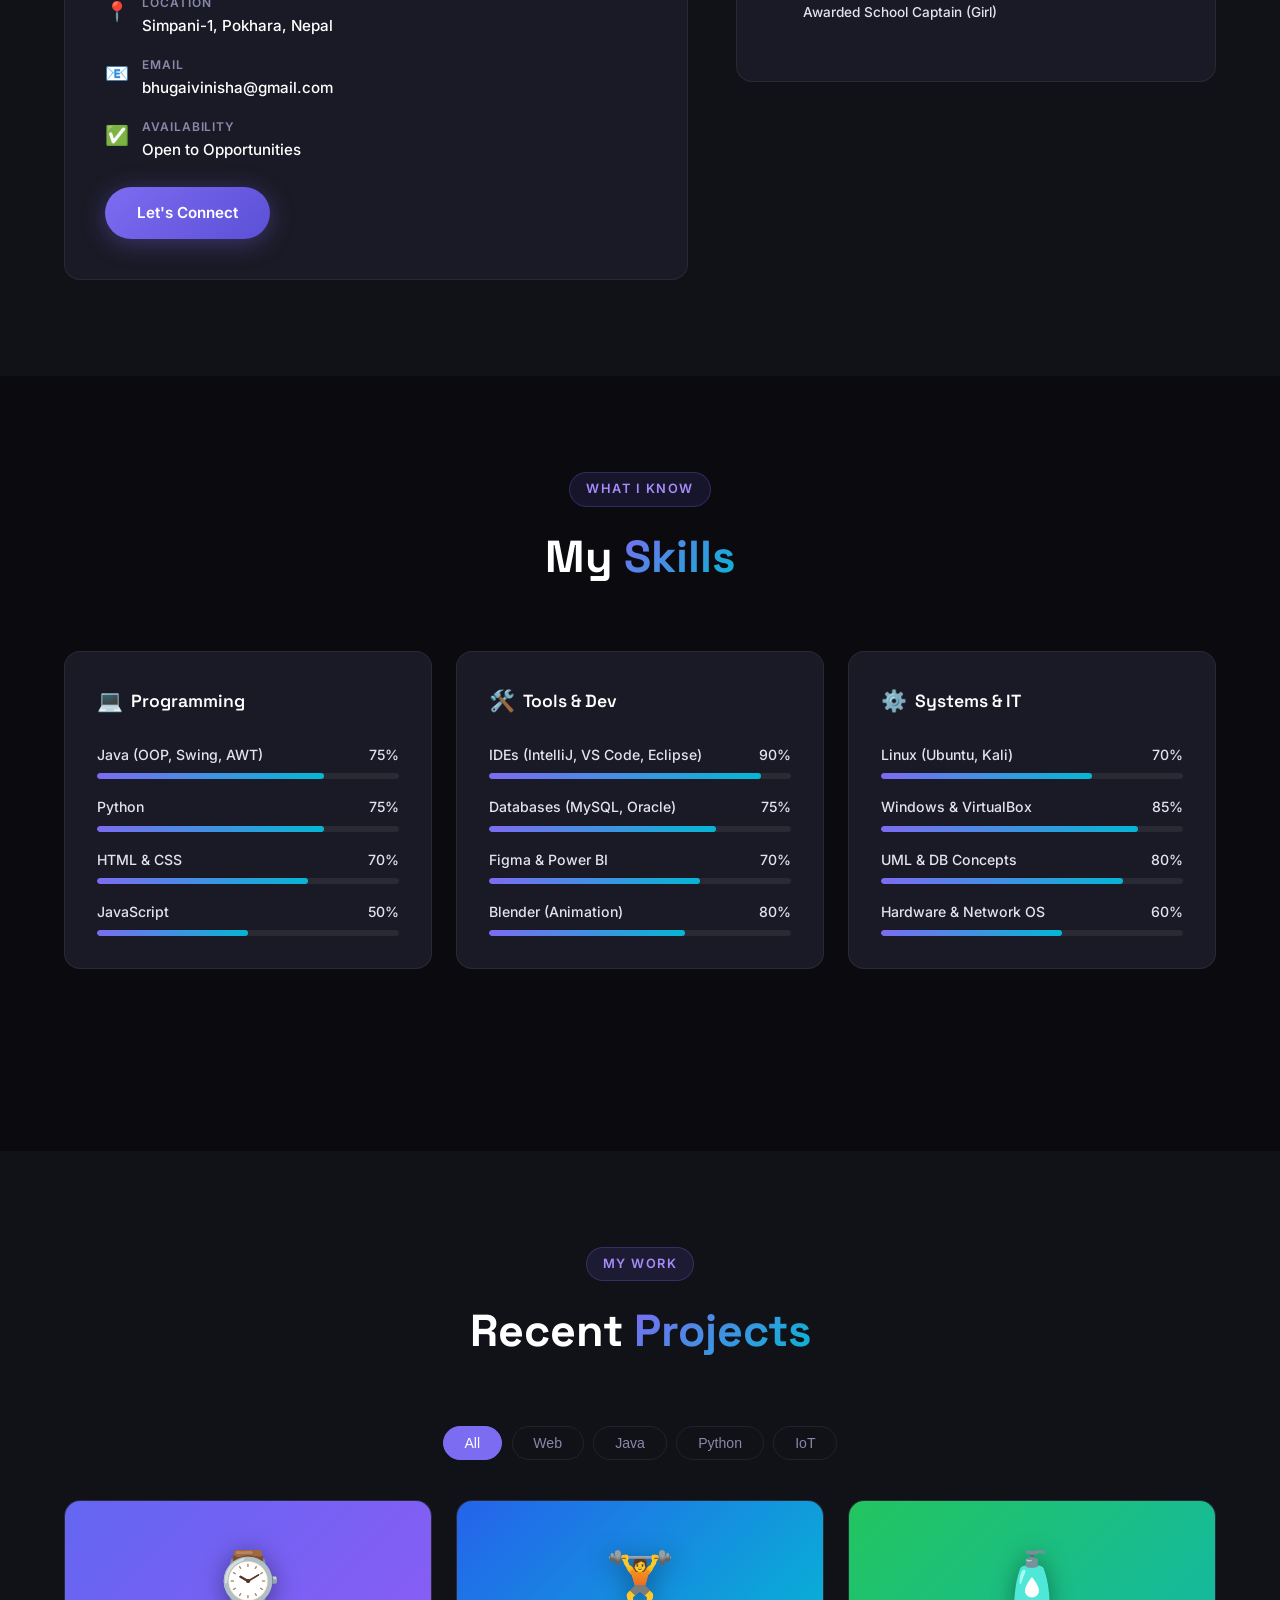
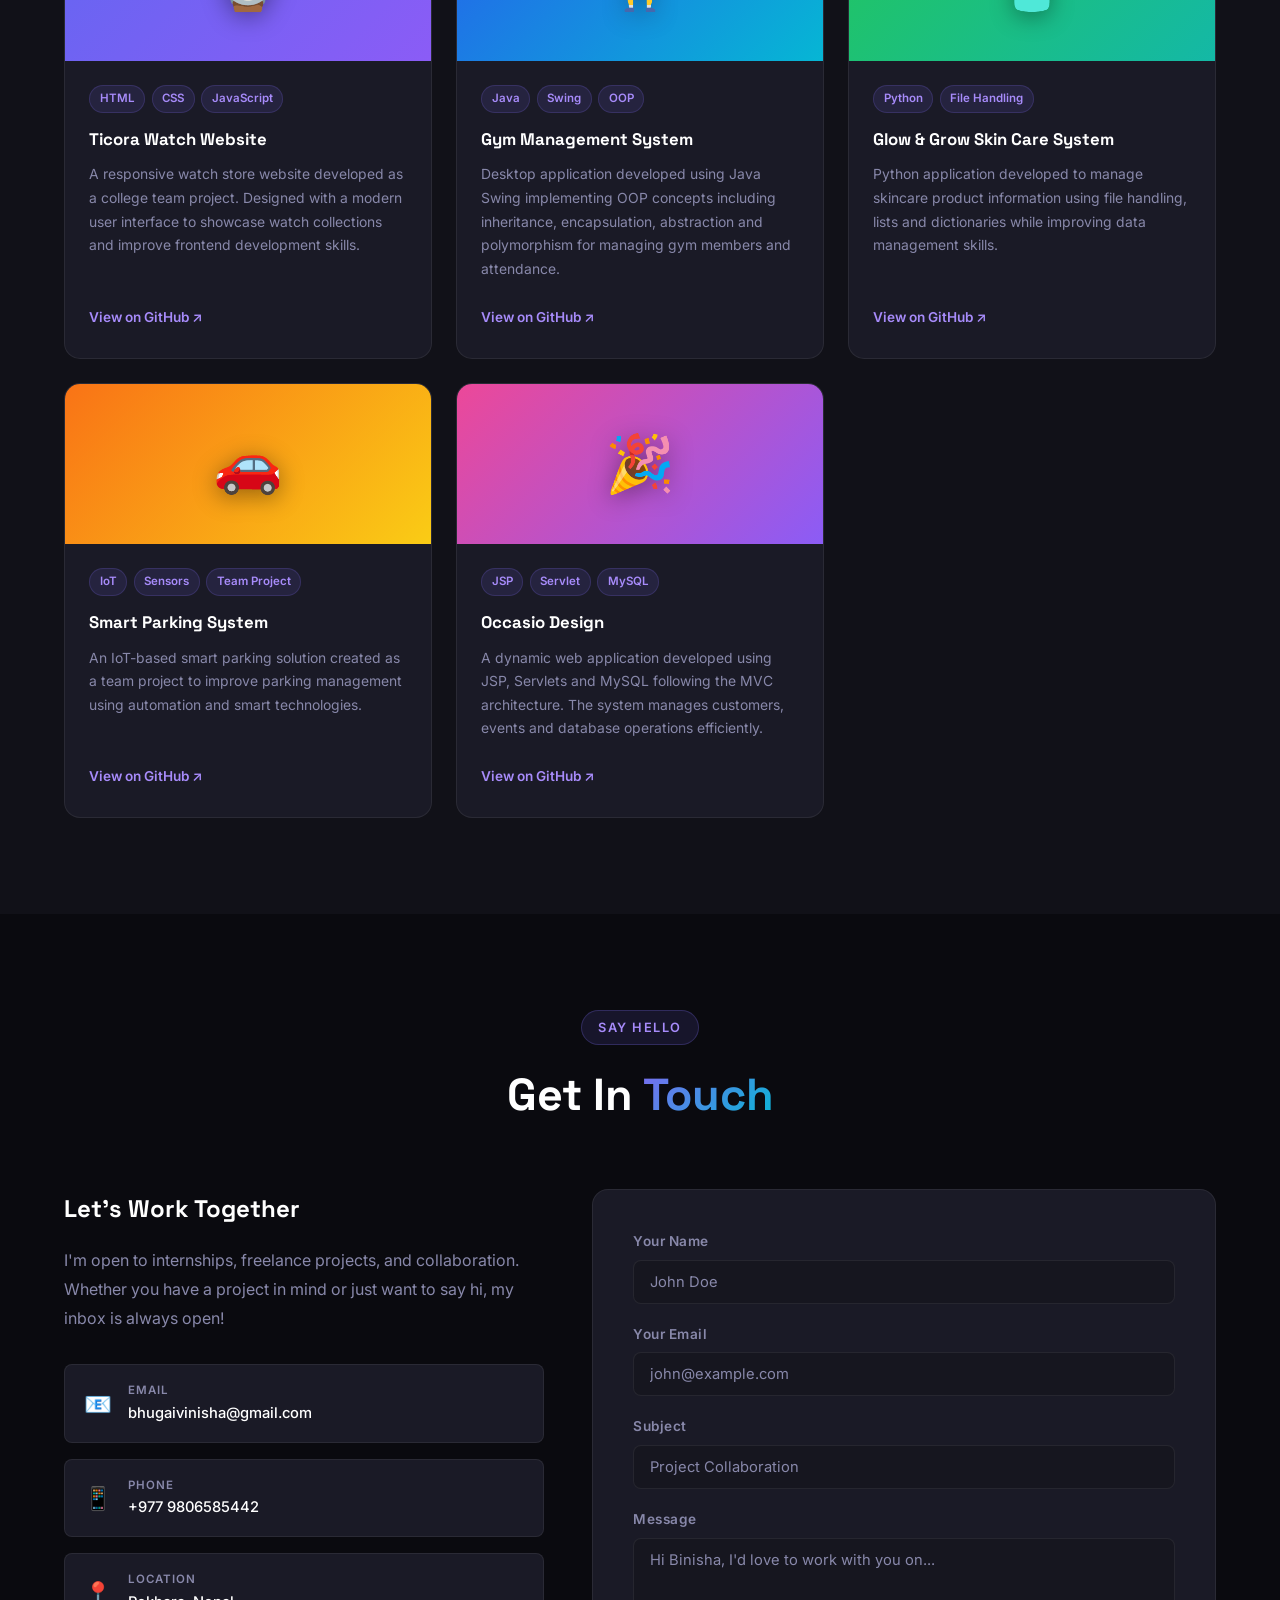
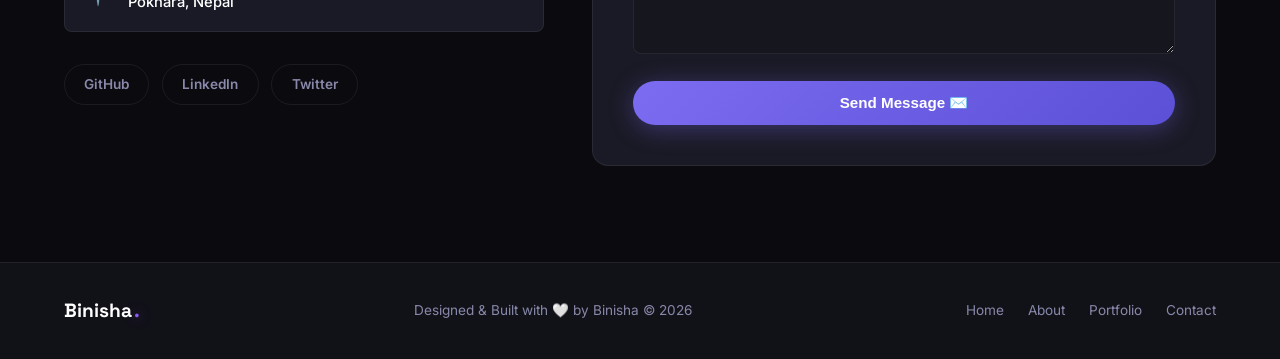
==== commit 6ea0304d: "commited" ====
--- a/index.html
+++ b/index.html
@@ -19,8 +19,9 @@
   <!-- NAVIGATION -->
   <nav class="navbar" id="navbar">
     <div class="nav-container">
-      <a href="#home" class="nav-logo"><span class="logo-bracket">&lt;</span>Binisha<span
-          class="logo-bracket">/&gt;</span></a>
+      <a href="#home" class="logo">
+        <span class="logo-text">Binisha</span><span class="logo-dot">.</span>
+      </a>
       <ul class="nav-links" id="nav-links">
         <li><a href="#home" class="nav-link active">Home</a></li>
         <li><a href="#about" class="nav-link">About</a></li>
@@ -82,7 +83,7 @@
           <div class="avatar-ring"></div>
           <div class="avatar-inner">
             <div class="hero-avatar">
-              <img src="images/binisha.png" alt="Binisha" class="profile-image">
+              <img src="https://binishabhugai.com.np/images/binisha.PNG" alt="Binisha" class="profile-image">
             </div>
           </div>
           <div class="floating-badge badge-1">🎓 Student</div>
@@ -521,9 +522,10 @@
   <footer class="footer">
     <div class="container">
       <div class="footer-inner">
-        <div class="footer-logo"><span class="logo-bracket">&lt;</span>Binisha<span class="logo-bracket">/&gt;</span>
-        </div>
-        <p class="footer-text">Designed &amp; Built with ❤️ by Binisha &copy; <span id="year"></span></p>
+        <div class="footer-logo">
+          <span class="footer-logo-text">Binisha</span><span class="footer-logo-dot">.</span>
+        </div>
+        <p class="footer-text">Designed &amp; Built with 🤍 by Binisha &copy; <span id="year"></span></p>
         <div class="footer-links">
           <a href="#home">Home</a><a href="#about">About</a><a href="#portfolio">Portfolio</a><a
             href="#contact">Contact</a>
--- a/css/style.css
+++ b/css/style.css
@@ -195,16 +195,24 @@
   justify-content: space-between;
 }
 
-.nav-logo {
-  font-family: var(--font-display);
-  font-size: 1.3rem;
-  font-weight: 700;
-  color: var(--clr-white);
+.logo {
+  display: flex;
+  align-items: center;
   text-decoration: none;
-}
-
-.logo-bracket {
-  color: var(--clr-primary-light);
+  font-size: 1.7rem;
+  font-weight: 800;
+  letter-spacing: 0.5px;
+  transition: 0.3s ease;
+}
+
+.logo-text {
+  color: #ffffff;
+}
+
+.logo-dot {
+  color: #8b5cf6;
+  margin-left: 2px;
+  text-shadow: 0 0 12px rgba(139, 92, 246, .7);
 }
 
 .nav-links {
@@ -1127,6 +1135,18 @@
   font-size: 1.2rem;
   font-weight: 700;
   color: var(--clr-white);
+}
+
+.footer-logo-text {
+  color: #ffffff;
+  font-weight: 800;
+}
+
+.footer-logo-dot {
+  color: #8b5cf6;
+  margin-left: 2px;
+  text-shadow: 0 0 12px rgba(139, 92, 246, .7);
+  font-weight: 800;
 }
 
 .footer-text {
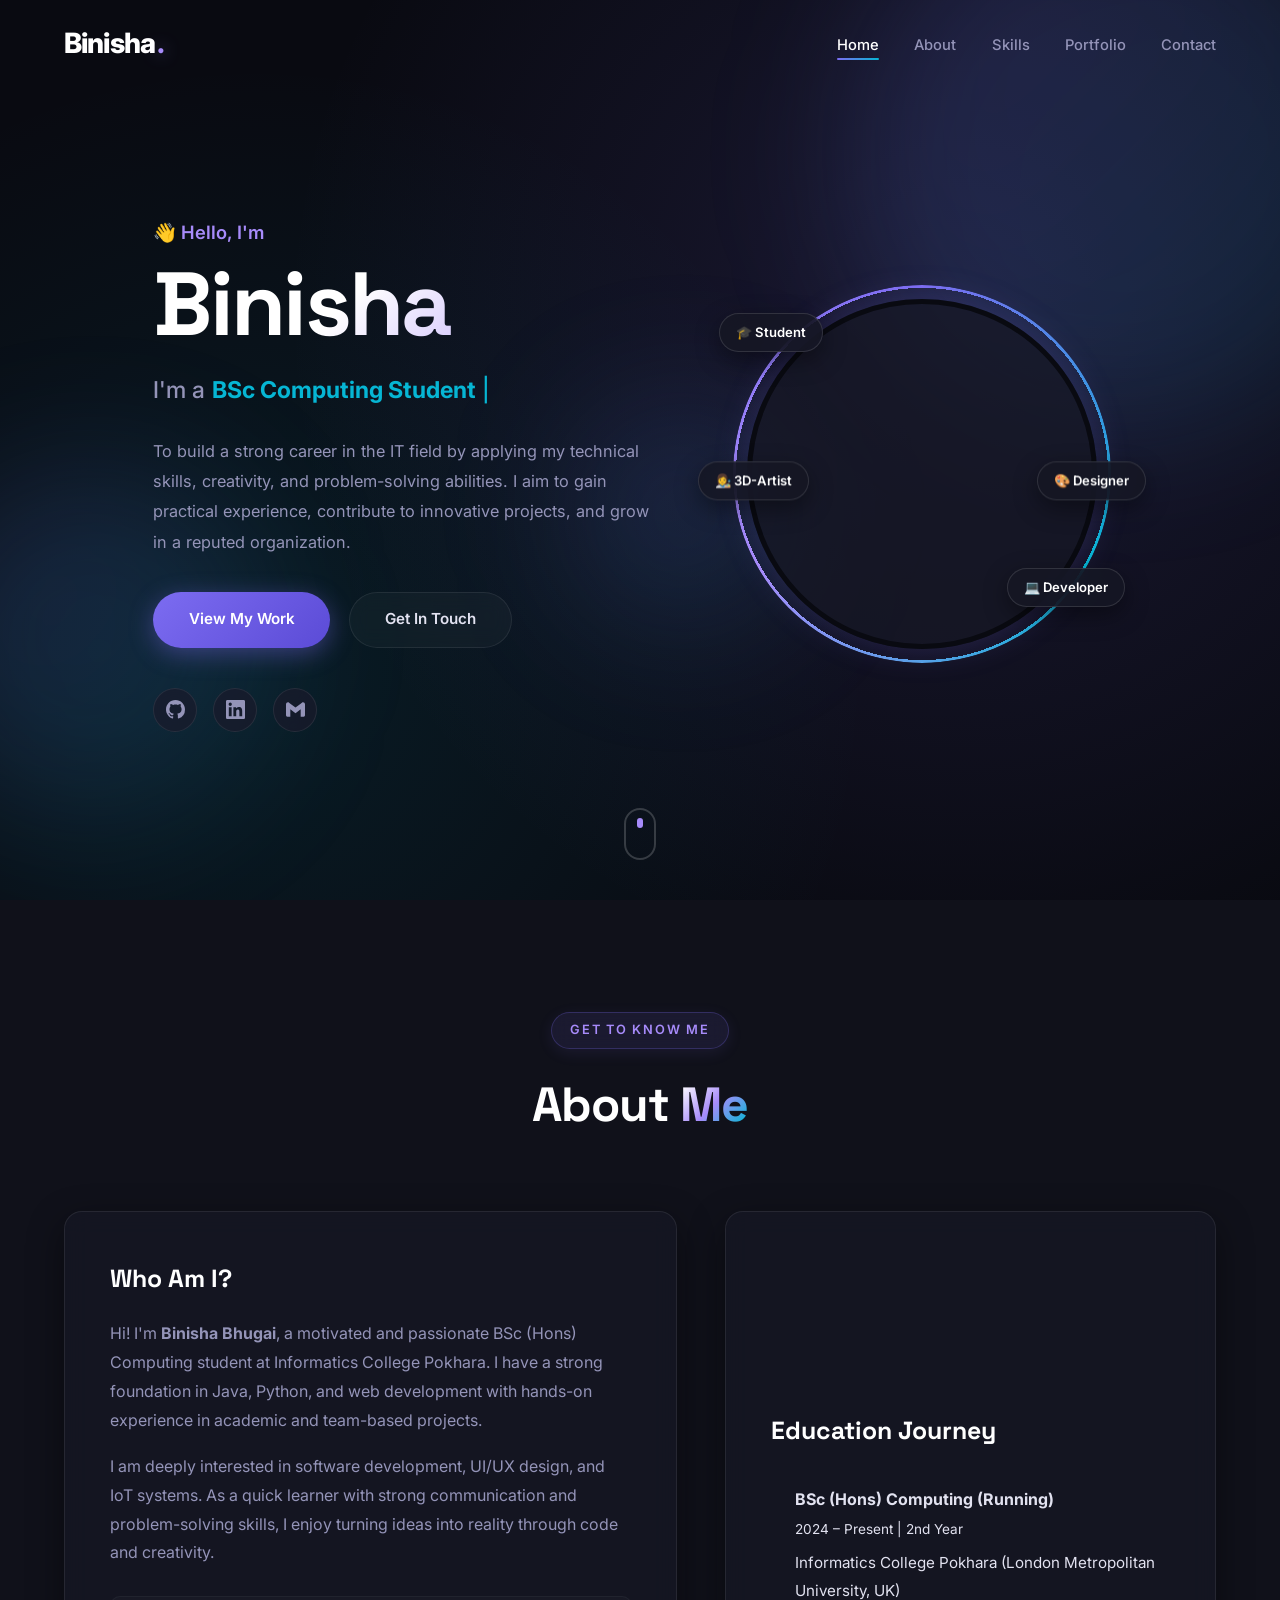
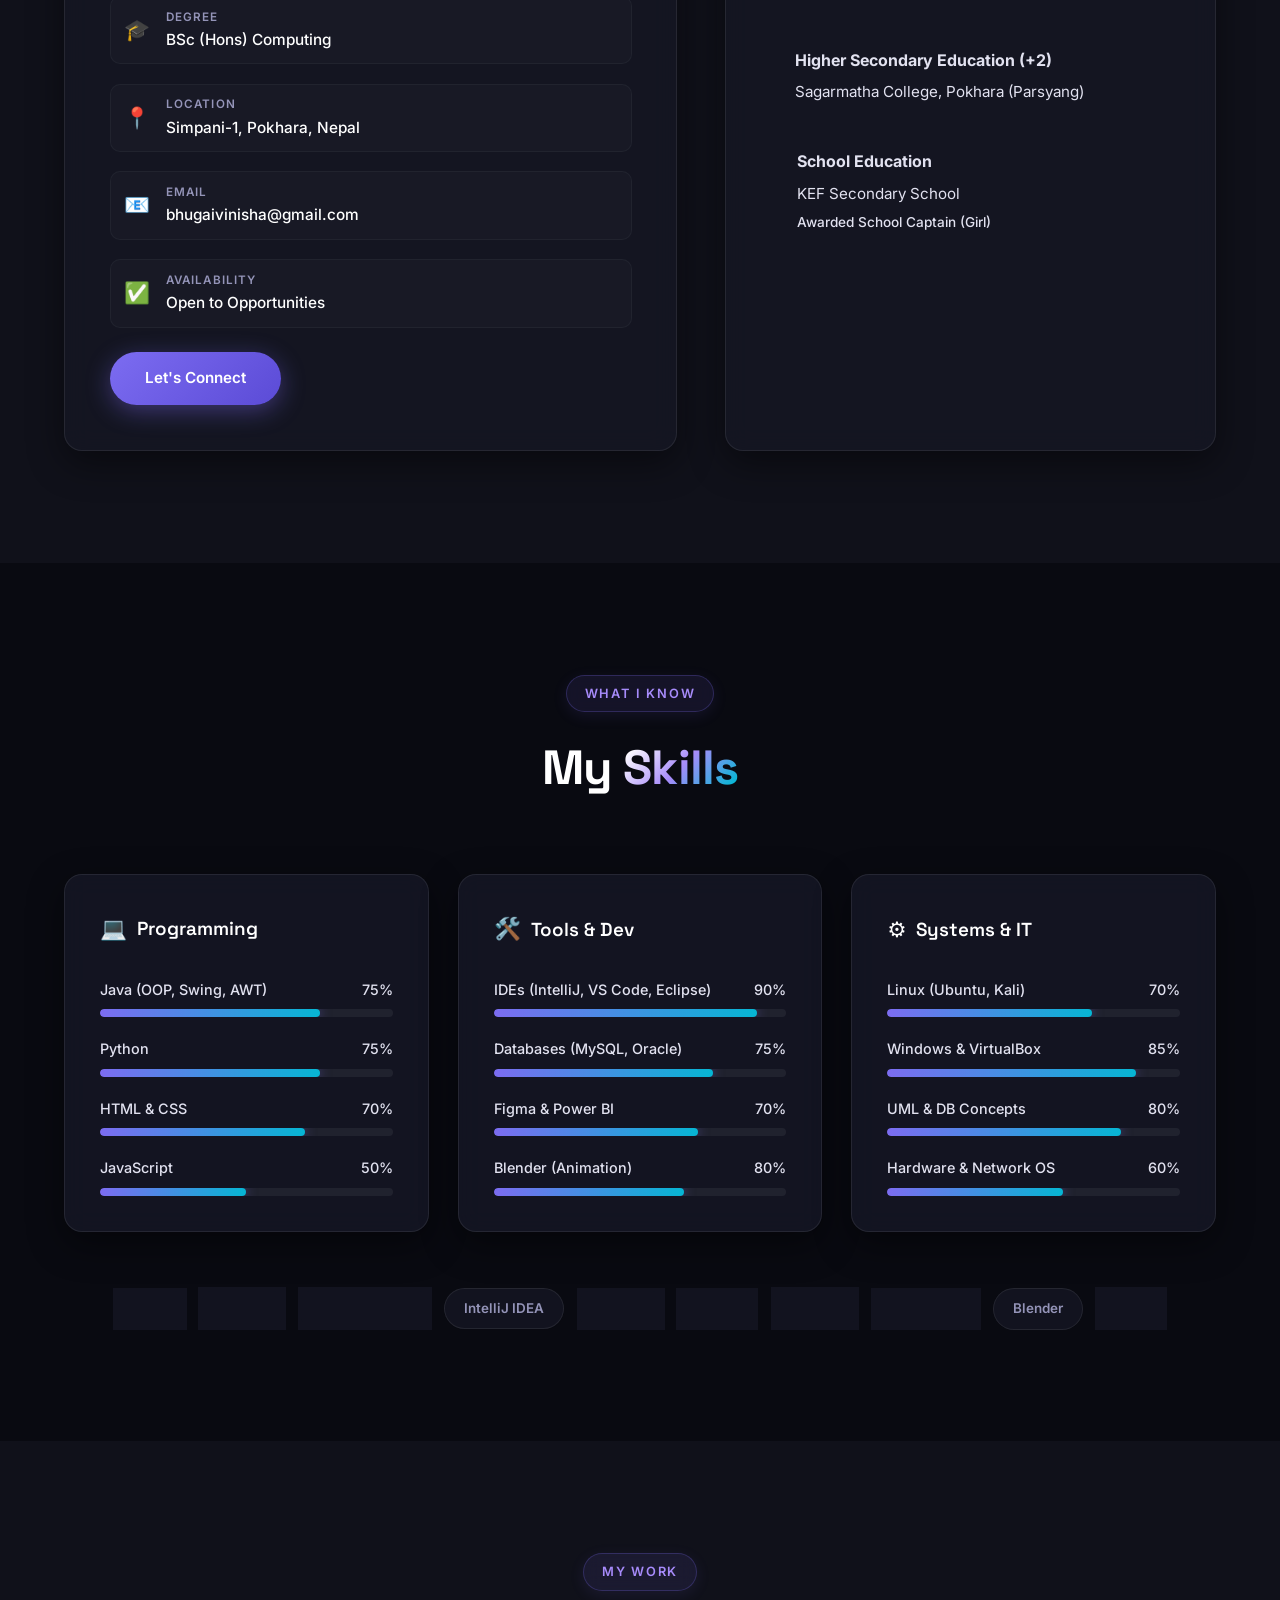
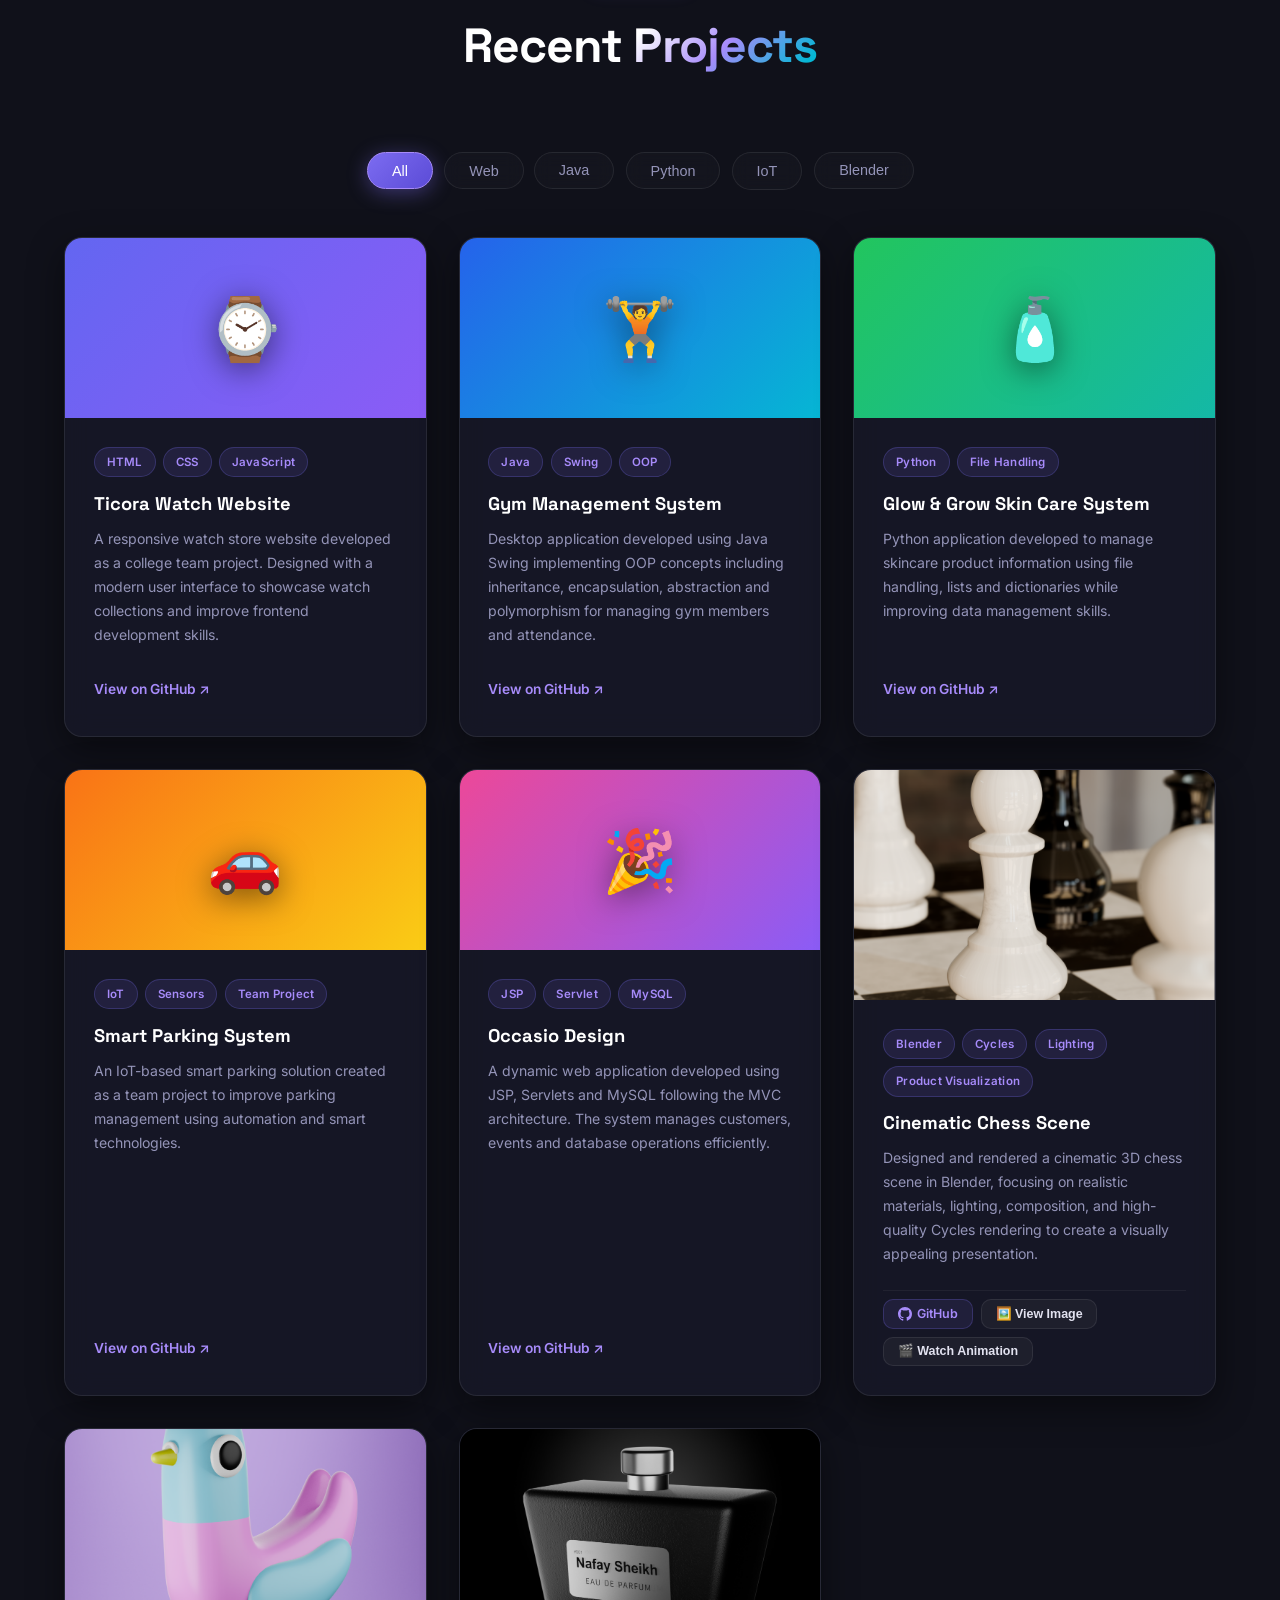
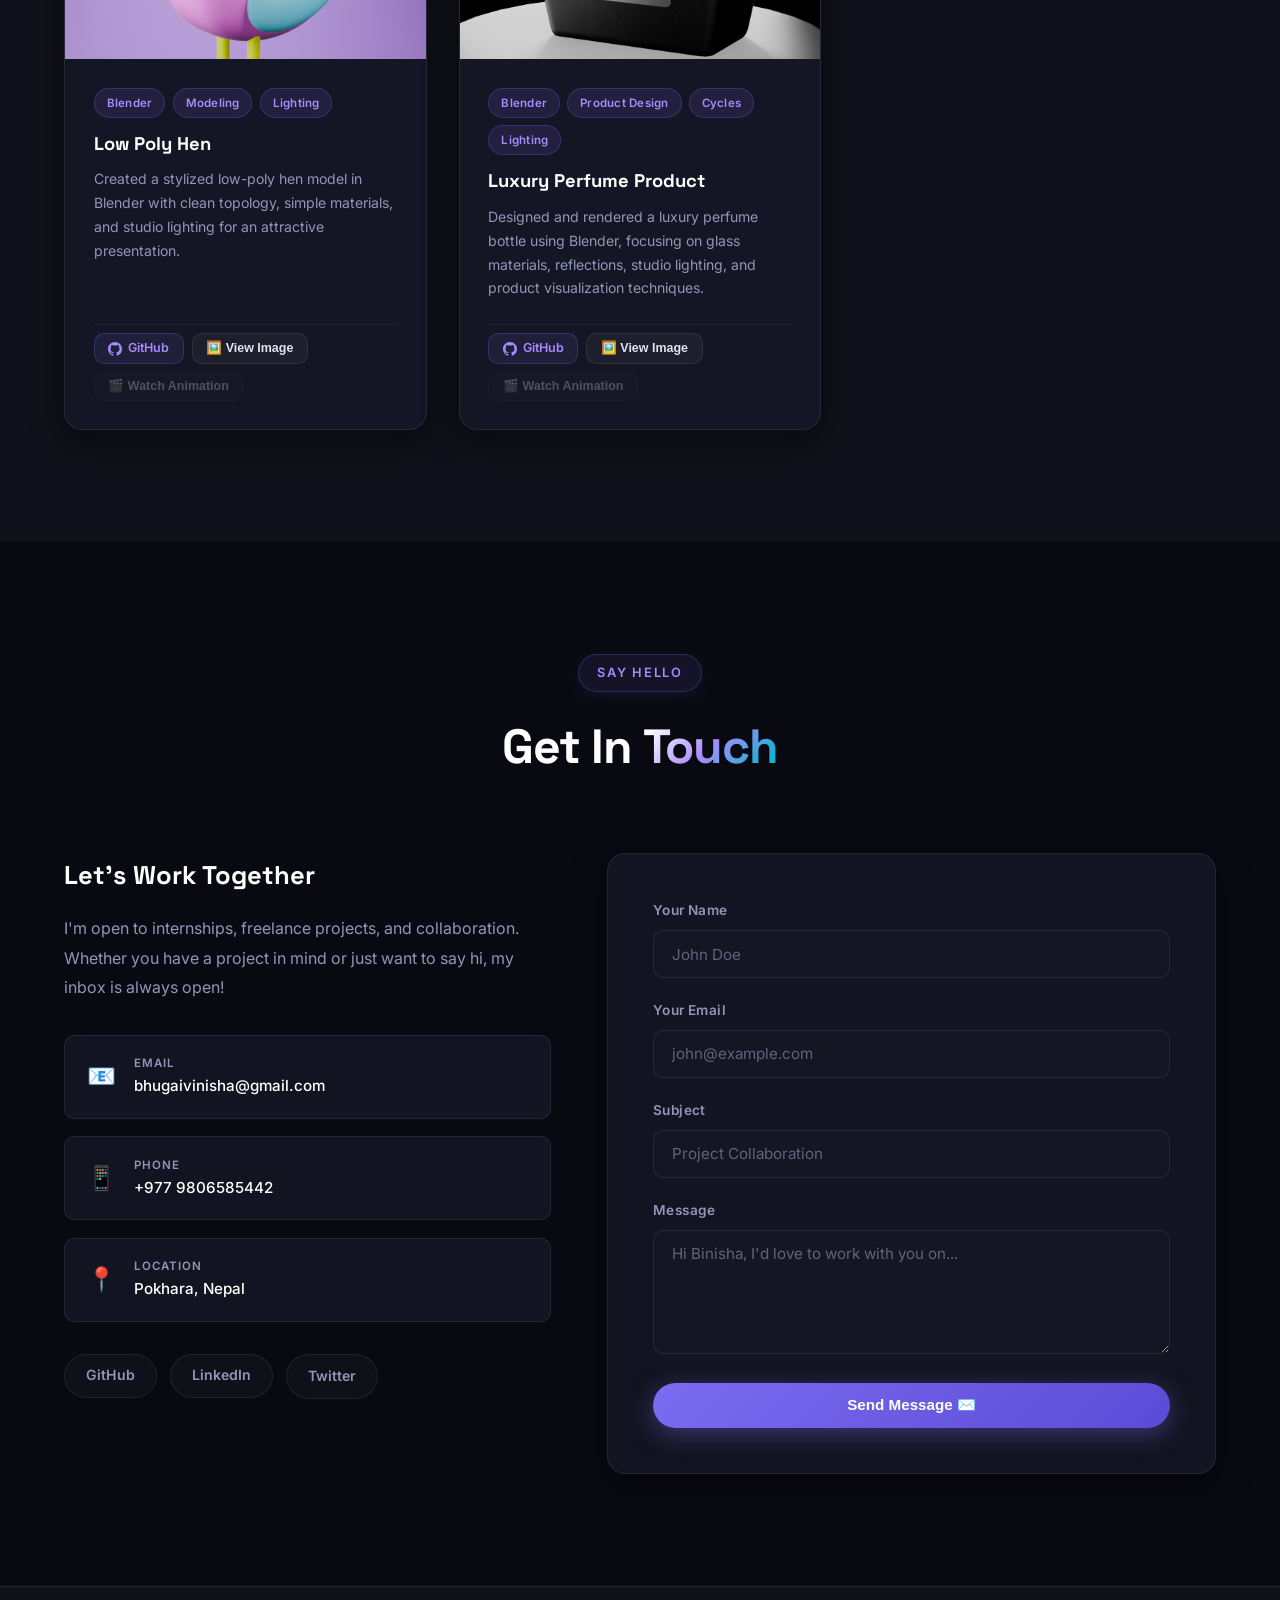
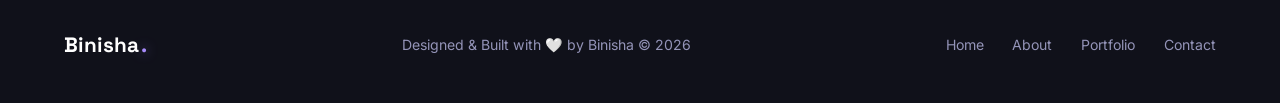
==== commit 9afee3a4: "special_addition" ====
--- a/index.html
+++ b/index.html
@@ -293,6 +293,7 @@
         <button class="filter-btn" data-filter="java">Java</button>
         <button class="filter-btn" data-filter="python">Python</button>
         <button class="filter-btn" data-filter="iot">IoT</button>
+        <button class="filter-btn" data-filter="blender">Blender</button>
       </div>
       <div class="projects-grid" id="projects-grid">
         <div class="project-card reveal" data-category="web">
@@ -448,6 +449,142 @@
           </div>
 
         </div>
+
+        <!-- ------------------------------->
+
+        <div class="project-card reveal" data-category="blender">
+
+          <div class="project-image">
+            <img src="images/chess.png" alt="Chess Scene">
+            <div class="project-img-overlay view-img-btn" data-img="images/chess.png" title="Click to view image">
+              <span class="overlay-icon">🔍</span>
+              <span class="overlay-text">View High-Res Render</span>
+            </div>
+          </div>
+
+          <div class="project-body">
+
+            <div class="project-tags">
+              <span class="tag">Blender</span>
+              <span class="tag">Cycles</span>
+              <span class="tag">Lighting</span>
+              <span class="tag">Product Visualization</span>
+            </div>
+
+            <h3 class="project-title">Cinematic Chess Scene</h3>
+
+            <p class="project-desc">
+              Designed and rendered a cinematic 3D chess scene in Blender, focusing on realistic materials, lighting,
+              composition, and high-quality Cycles rendering to create a visually appealing presentation.
+            </p>
+
+            <div class="project-links blender-actions">
+              <a href="https://github.com/bhugaivinisha/Chess-Scene-Blender" target="_blank" class="btn-action btn-github">
+                <svg viewBox="0 0 24 24" width="14" height="14" fill="currentColor"><path d="M12 0C5.37 0 0 5.37 0 12c0 5.31 3.435 9.795 8.205 11.385.6.105.825-.255.825-.57 0-.285-.015-1.23-.015-2.235-3.015.555-3.795-.735-4.035-1.41-.135-.345-.72-1.41-1.23-1.695-.42-.225-1.02-.78-.015-.795.945-.015 1.62.87 1.845 1.23 1.08 1.815 2.805 1.305 3.495.99.105-.78.42-1.305.765-1.605-2.67-.3-5.46-1.335-5.46-5.925 0-1.305.465-2.385 1.23-3.225-.12-.3-.54-1.53.12-3.18 0 0 1.005-.315 3.3 1.23.96-.27 1.98-.405 3-.405s2.04.135 3 .405c2.295-1.56 3.3-1.23 3.3-1.23.66 1.65.24 2.88.12 3.18.765.84 1.23 1.905 1.23 3.225 0 4.605-2.805 5.625-5.475 5.925.435.375.81 1.095.81 2.22 0 1.605-.015 2.895-.015 3.3 0 .315.225.69.825.57A12.02 12.02 0 0 0 24 12c0-6.63-5.37-12-12-12z"/></svg>
+                GitHub
+              </a>
+              <button class="btn-action view-img-btn" data-img="images/chess.png">
+                🖼️ View Image
+              </button>
+              <button class="btn-action watch-anim-btn" data-video="videos/0001-0250.mp4">
+                🎬 Watch Animation
+              </button>
+            </div>
+
+          </div>
+
+        </div>
+
+        <!------------------------->
+
+        <div class="project-card reveal" data-category="blender">
+
+          <div class="project-image">
+            <img src="images/hen.png" alt="Hen Render">
+            <div class="project-img-overlay view-img-btn" data-img="images/hen.png" title="Click to view image">
+              <span class="overlay-icon">🔍</span>
+              <span class="overlay-text">View High-Res Render</span>
+            </div>
+          </div>
+
+          <div class="project-body">
+
+            <div class="project-tags">
+              <span class="tag">Blender</span>
+              <span class="tag">Modeling</span>
+              <span class="tag">Lighting</span>
+            </div>
+
+            <h3 class="project-title">Low Poly Hen</h3>
+
+            <p class="project-desc">
+              Created a stylized low-poly hen model in Blender with clean topology, simple materials, and studio
+              lighting for an attractive presentation.
+            </p>
+
+            <div class="project-links blender-actions">
+              <a href="https://github.com/bhugaivinisha/Hen-Model-Blender" target="_blank" class="btn-action btn-github">
+                <svg viewBox="0 0 24 24" width="14" height="14" fill="currentColor"><path d="M12 0C5.37 0 0 5.37 0 12c0 5.31 3.435 9.795 8.205 11.385.6.105.825-.255.825-.57 0-.285-.015-1.23-.015-2.235-3.015.555-3.795-.735-4.035-1.41-.135-.345-.72-1.41-1.23-1.695-.42-.225-1.02-.78-.015-.795.945-.015 1.62.87 1.845 1.23 1.08 1.815 2.805 1.305 3.495.99.105-.78.42-1.305.765-1.605-2.67-.3-5.46-1.335-5.46-5.925 0-1.305.465-2.385 1.23-3.225-.12-.3-.54-1.53.12-3.18 0 0 1.005-.315 3.3 1.23.96-.27 1.98-.405 3-.405s2.04.135 3 .405c2.295-1.56 3.3-1.23 3.3-1.23.66 1.65.24 2.88.12 3.18.765.84 1.23 1.905 1.23 3.225 0 4.605-2.805 5.625-5.475 5.925.435.375.81 1.095.81 2.22 0 1.605-.015 2.895-.015 3.3 0 .315.225.69.825.57A12.02 12.02 0 0 0 24 12c0-6.63-5.37-12-12-12z"/></svg>
+                GitHub
+              </a>
+              <button class="btn-action view-img-btn" data-img="images/hen.png">
+                🖼️ View Image
+              </button>
+              <button class="btn-action disabled" disabled title="Animation unavailable for this project">
+                🎬 Watch Animation
+              </button>
+            </div>
+
+          </div>
+
+        </div>
+
+        <!------------------------->
+
+        <div class="project-card reveal" data-category="blender">
+
+          <div class="project-image">
+            <img src="images/perfume.png" alt="Perfume Render">
+            <div class="project-img-overlay view-img-btn" data-img="images/perfume.png" title="Click to view image">
+              <span class="overlay-icon">🔍</span>
+              <span class="overlay-text">View High-Res Render</span>
+            </div>
+          </div>
+
+          <div class="project-body">
+
+            <div class="project-tags">
+              <span class="tag">Blender</span>
+              <span class="tag">Product Design</span>
+              <span class="tag">Cycles</span>
+              <span class="tag">Lighting</span>
+            </div>
+
+            <h3 class="project-title">Luxury Perfume Product</h3>
+
+            <p class="project-desc">
+              Designed and rendered a luxury perfume bottle using Blender, focusing on glass materials, reflections,
+              studio lighting, and product visualization techniques.
+            </p>
+
+            <div class="project-links blender-actions">
+              <a href="https://github.com/bhugaivinisha/Perfume-Render-Blender" target="_blank" class="btn-action btn-github">
+                <svg viewBox="0 0 24 24" width="14" height="14" fill="currentColor"><path d="M12 0C5.37 0 0 5.37 0 12c0 5.31 3.435 9.795 8.205 11.385.6.105.825-.255.825-.57 0-.285-.015-1.23-.015-2.235-3.015.555-3.795-.735-4.035-1.41-.135-.345-.72-1.41-1.23-1.695-.42-.225-1.02-.78-.015-.795.945-.015 1.62.87 1.845 1.23 1.08 1.815 2.805 1.305 3.495.99.105-.78.42-1.305.765-1.605-2.67-.3-5.46-1.335-5.46-5.925 0-1.305.465-2.385 1.23-3.225-.12-.3-.54-1.53.12-3.18 0 0 1.005-.315 3.3 1.23.96-.27 1.98-.405 3-.405s2.04.135 3 .405c2.295-1.56 3.3-1.23 3.3-1.23.66 1.65.24 2.88.12 3.18.765.84 1.23 1.905 1.23 3.225 0 4.605-2.805 5.625-5.475 5.925.435.375.81 1.095.81 2.22 0 1.605-.015 2.895-.015 3.3 0 .315.225.69.825.57A12.02 12.02 0 0 0 24 12c0-6.63-5.37-12-12-12z"/></svg>
+                GitHub
+              </a>
+              <button class="btn-action view-img-btn" data-img="images/perfume.png">
+                🖼️ View Image
+              </button>
+              <button class="btn-action disabled" disabled title="Animation unavailable for this project">
+                🎬 Watch Animation
+              </button>
+            </div>
+
+          </div>
+
+        </div>
+
+        <!------------------------->
 
 
       </div>
@@ -535,6 +672,18 @@
   </footer>
 
   <button class="back-to-top" id="back-to-top" aria-label="Back to top">↑</button>
+
+  <!-- LIGHTBOX MODAL -->
+  <div class="lightbox-modal" id="lightbox-modal" aria-hidden="true">
+    <div class="lightbox-backdrop"></div>
+    <div class="lightbox-container">
+      <button class="lightbox-close" id="lightbox-close" aria-label="Close preview">&times;</button>
+      <div class="lightbox-content" id="lightbox-content">
+        <!-- Injected dynamically via JS -->
+      </div>
+    </div>
+  </div>
+
   <script src="js/main.js"></script>
 </body>
 
--- a/css/style.css
+++ b/css/style.css
@@ -8,24 +8,29 @@
 }
 
 :root {
-  --clr-bg: #0a0a0f;
-  --clr-bg2: #111118;
-  --clr-bg3: #16161f;
-  --clr-surface: #1a1a26;
-  --clr-border: rgba(255, 255, 255, 0.07);
+  --clr-bg: #090a11;
+  --clr-bg2: #10111a;
+  --clr-bg3: #151624;
+  --clr-surface: rgba(22, 23, 36, 0.75);
+  --clr-surface-card: rgba(26, 27, 43, 0.65);
+  --clr-border: rgba(255, 255, 255, 0.08);
+  --clr-border-glow: rgba(124, 108, 241, 0.35);
   --clr-primary: #7c6cf1;
   --clr-primary-light: #a78bfa;
+  --clr-primary-dark: #5b4bd6;
   --clr-accent: #06b6d4;
   --clr-text: #e2e2f0;
-  --clr-text-muted: #8888aa;
+  --clr-text-muted: #9494b8;
   --clr-white: #ffffff;
-  --font-main: 'Inter', sans-serif;
-  --font-display: 'Space Grotesk', sans-serif;
-  --radius: 16px;
-  --radius-sm: 8px;
-  --transition: 0.3s ease;
-  --shadow: 0 8px 32px rgba(0, 0, 0, 0.4);
-  --shadow-glow: 0 0 40px rgba(124, 108, 241, 0.2);
+  --font-main: 'Inter', system-ui, -apple-system, sans-serif;
+  --font-display: 'Space Grotesk', system-ui, sans-serif;
+  --radius: 18px;
+  --radius-sm: 10px;
+  --radius-pill: 9999px;
+  --transition: 0.35s cubic-bezier(0.16, 1, 0.3, 1);
+  --shadow: 0 12px 36px rgba(0, 0, 0, 0.45);
+  --shadow-glow: 0 0 35px rgba(124, 108, 241, 0.22);
+  --shadow-card-hover: 0 20px 45px -10px rgba(124, 108, 241, 0.25);
 }
 
 html {
@@ -36,13 +41,15 @@
   font-family: var(--font-main);
   background: var(--clr-bg);
   color: var(--clr-text);
-  line-height: 1.7;
+  line-height: 1.75;
   overflow-x: hidden;
+  -webkit-font-smoothing: antialiased;
+  -moz-osx-font-smoothing: grayscale;
 }
 
 /* ============ SCROLLBAR ============ */
 ::-webkit-scrollbar {
-  width: 6px;
+  width: 8px;
 }
 
 ::-webkit-scrollbar-track {
@@ -50,8 +57,12 @@
 }
 
 ::-webkit-scrollbar-thumb {
+  background: rgba(124, 108, 241, 0.4);
+  border-radius: 4px;
+}
+
+::-webkit-scrollbar-thumb:hover {
   background: var(--clr-primary);
-  border-radius: 3px;
 }
 
 /* ============ UTILITY ============ */
@@ -62,37 +73,43 @@
 }
 
 .section {
-  padding: 6rem 0;
+  padding: 7rem 0;
+  position: relative;
 }
 
 .section-header {
   text-align: center;
-  margin-bottom: 3.5rem;
+  margin-bottom: 4rem;
 }
 
 .section-tag {
-  display: inline-block;
+  display: inline-flex;
+  align-items: center;
+  gap: 0.4rem;
   font-size: 0.8rem;
   font-weight: 600;
-  letter-spacing: 0.12em;
+  letter-spacing: 0.14em;
   text-transform: uppercase;
   color: var(--clr-primary-light);
-  background: rgba(124, 108, 241, 0.12);
+  background: rgba(124, 108, 241, 0.1);
   border: 1px solid rgba(124, 108, 241, 0.25);
-  border-radius: 99px;
-  padding: 0.35rem 1rem;
-  margin-bottom: 0.75rem;
+  border-radius: var(--radius-pill);
+  padding: 0.4rem 1.1rem;
+  margin-bottom: 0.85rem;
+  box-shadow: 0 4px 15px rgba(124, 108, 241, 0.1);
+  backdrop-filter: blur(8px);
 }
 
 .section-title {
   font-family: var(--font-display);
-  font-size: clamp(2rem, 4vw, 2.8rem);
+  font-size: clamp(2.1rem, 4.5vw, 3rem);
   font-weight: 700;
   color: var(--clr-white);
+  letter-spacing: -0.02em;
 }
 
 .highlight {
-  background: linear-gradient(135deg, var(--clr-primary), var(--clr-accent));
+  background: linear-gradient(135deg, var(--clr-white) 10%, var(--clr-primary-light) 50%, var(--clr-accent) 90%);
   -webkit-background-clip: text;
   -webkit-text-fill-color: transparent;
   background-clip: text;
@@ -102,9 +119,10 @@
 .btn {
   display: inline-flex;
   align-items: center;
-  gap: 0.5rem;
-  padding: 0.8rem 2rem;
-  border-radius: 99px;
+  justify-content: center;
+  gap: 0.6rem;
+  padding: 0.85rem 2.2rem;
+  border-radius: var(--radius-pill);
   font-weight: 600;
   font-size: 0.95rem;
   cursor: pointer;
@@ -113,42 +131,47 @@
   transition: var(--transition);
   position: relative;
   overflow: hidden;
-}
-
-.btn::after {
+  z-index: 1;
+}
+
+.btn::before {
   content: '';
   position: absolute;
   inset: 0;
-  background: rgba(255, 255, 255, 0.05);
+  background: linear-gradient(135deg, rgba(255,255,255,0.2), transparent);
   opacity: 0;
   transition: var(--transition);
-}
-
-.btn:hover::after {
+  z-index: -1;
+}
+
+.btn:hover::before {
   opacity: 1;
 }
 
 .btn-primary {
-  background: linear-gradient(135deg, var(--clr-primary), #5b50d6);
-  color: #fff;
-  box-shadow: 0 4px 24px rgba(124, 108, 241, 0.35);
+  background: linear-gradient(135deg, var(--clr-primary), var(--clr-primary-dark));
+  color: #ffffff;
+  box-shadow: 0 6px 25px rgba(124, 108, 241, 0.4);
 }
 
 .btn-primary:hover {
-  transform: translateY(-2px);
-  box-shadow: 0 8px 32px rgba(124, 108, 241, 0.5);
+  transform: translateY(-3px);
+  box-shadow: 0 10px 35px rgba(124, 108, 241, 0.6);
 }
 
 .btn-outline {
-  background: transparent;
+  background: rgba(255, 255, 255, 0.03);
   color: var(--clr-text);
-  border: 1.5px solid var(--clr-border);
+  border: 1px solid var(--clr-border);
+  backdrop-filter: blur(10px);
 }
 
 .btn-outline:hover {
-  border-color: var(--clr-primary);
-  color: var(--clr-primary-light);
-  transform: translateY(-2px);
+  border-color: var(--clr-primary-light);
+  color: var(--clr-white);
+  background: rgba(124, 108, 241, 0.15);
+  transform: translateY(-3px);
+  box-shadow: 0 6px 20px rgba(124, 108, 241, 0.2);
 }
 
 .btn-full {
@@ -160,7 +183,7 @@
 .reveal {
   opacity: 0;
   transform: translateY(30px);
-  transition: 0.7s ease;
+  transition: opacity 0.8s cubic-bezier(0.16, 1, 0.3, 1), transform 0.8s cubic-bezier(0.16, 1, 0.3, 1);
 }
 
 .reveal.visible {
@@ -175,15 +198,16 @@
   left: 0;
   right: 0;
   z-index: 1000;
-  padding: 1rem 0;
-  transition: background 0.4s ease, box-shadow 0.4s ease;
+  padding: 1.2rem 0;
+  transition: padding 0.4s ease, background 0.4s ease, box-shadow 0.4s ease, backdrop-filter 0.4s ease;
 }
 
 .navbar.scrolled {
-  background: rgba(10, 10, 15, 0.85);
-  backdrop-filter: blur(16px);
-  -webkit-backdrop-filter: blur(16px);
-  box-shadow: 0 1px 0 var(--clr-border);
+  padding: 0.8rem 0;
+  background: rgba(9, 10, 17, 0.85);
+  backdrop-filter: blur(20px);
+  -webkit-backdrop-filter: blur(20px);
+  box-shadow: 0 1px 0 rgba(255, 255, 255, 0.08), 0 10px 30px rgba(0, 0, 0, 0.5);
 }
 
 .nav-container {
@@ -199,10 +223,14 @@
   display: flex;
   align-items: center;
   text-decoration: none;
-  font-size: 1.7rem;
+  font-size: 1.75rem;
   font-weight: 800;
-  letter-spacing: 0.5px;
-  transition: 0.3s ease;
+  letter-spacing: -0.03em;
+  transition: transform var(--transition);
+}
+
+.logo:hover {
+  transform: scale(1.03);
 }
 
 .logo-text {
@@ -210,34 +238,37 @@
 }
 
 .logo-dot {
-  color: #8b5cf6;
+  color: var(--clr-primary-light);
   margin-left: 2px;
-  text-shadow: 0 0 12px rgba(139, 92, 246, .7);
+  text-shadow: 0 0 16px rgba(167, 139, 250, 0.8);
 }
 
 .nav-links {
   list-style: none;
   display: flex;
-  gap: 2rem;
+  gap: 2.2rem;
+  align-items: center;
 }
 
 .nav-link {
   color: var(--clr-text-muted);
   text-decoration: none;
-  font-size: 0.9rem;
+  font-size: 0.92rem;
   font-weight: 500;
   transition: color var(--transition);
   position: relative;
+  padding: 0.3rem 0;
 }
 
 .nav-link::after {
   content: '';
   position: absolute;
-  bottom: -4px;
-  left: 0;
+  bottom: -2px;
+  left: 50%;
+  transform: translateX(-50%);
   width: 0;
   height: 2px;
-  background: var(--clr-primary);
+  background: linear-gradient(90deg, var(--clr-primary), var(--clr-accent));
   border-radius: 2px;
   transition: width var(--transition);
 }
@@ -255,16 +286,18 @@
 .hamburger {
   display: none;
   flex-direction: column;
-  gap: 5px;
+  justify-content: center;
+  gap: 6px;
   background: none;
   border: none;
   cursor: pointer;
-  padding: 4px;
+  padding: 8px;
+  z-index: 1001;
 }
 
 .hamburger span {
   display: block;
-  width: 24px;
+  width: 26px;
   height: 2px;
   background: var(--clr-text);
   border-radius: 2px;
@@ -272,7 +305,7 @@
 }
 
 .hamburger.active span:nth-child(1) {
-  transform: rotate(45deg) translate(5px, 5px);
+  transform: rotate(45deg) translate(6px, 6px);
 }
 
 .hamburger.active span:nth-child(2) {
@@ -284,7 +317,6 @@
 }
 
 /* ============ HERO ============ */
-
 .profile-image {
   width: 100%;
   height: 100%;
@@ -298,8 +330,8 @@
   align-items: center;
   position: relative;
   overflow: hidden;
-  background: radial-gradient(ellipse at 60% 50%, rgba(124, 108, 241, 0.12) 0%, transparent 70%),
-    radial-gradient(ellipse at 20% 80%, rgba(6, 182, 212, 0.08) 0%, transparent 60%),
+  background: radial-gradient(circle at 75% 35%, rgba(124, 108, 241, 0.15) 0%, transparent 60%),
+    radial-gradient(circle at 20% 75%, rgba(6, 182, 212, 0.1) 0%, transparent 50%),
     var(--clr-bg);
 }
 
@@ -313,44 +345,41 @@
 .shape {
   position: absolute;
   border-radius: 50%;
-  background: linear-gradient(135deg, rgba(124, 108, 241, 0.15), rgba(6, 182, 212, 0.1));
-  filter: blur(60px);
-  animation: float 8s ease-in-out infinite;
+  background: linear-gradient(135deg, rgba(124, 108, 241, 0.18), rgba(6, 182, 212, 0.12));
+  filter: blur(70px);
+  animation: float 10s ease-in-out infinite;
 }
 
 .shape-1 {
-  width: 500px;
-  height: 500px;
-  top: -100px;
-  right: -100px;
+  width: 550px;
+  height: 550px;
+  top: -120px;
+  right: -120px;
   animation-delay: 0s;
 }
 
 .shape-2 {
-  width: 300px;
-  height: 300px;
-  bottom: 100px;
-  left: -50px;
-  animation-delay: 3s;
+  width: 350px;
+  height: 350px;
+  bottom: 80px;
+  left: -80px;
+  animation-delay: 3.5s;
 }
 
 .shape-3 {
-  width: 200px;
-  height: 200px;
-  top: 50%;
-  left: 40%;
-  animation-delay: 6s;
+  width: 220px;
+  height: 220px;
+  top: 45%;
+  left: 45%;
+  animation-delay: 7s;
 }
 
 @keyframes float {
-
-  0%,
-  100% {
+  0%, 100% {
     transform: translateY(0) scale(1);
   }
-
   50% {
-    transform: translateY(-20px) scale(1.05);
+    transform: translateY(-25px) scale(1.06);
   }
 }
 
@@ -359,47 +388,52 @@
   z-index: 1;
   max-width: 1200px;
   margin: 0 auto;
-  padding: 6rem 1.5rem 3rem;
+  padding: 7rem 1.5rem 4rem;
   display: grid;
-  grid-template-columns: 1fr 1fr;
+  grid-template-columns: 1.1fr 0.9fr;
   gap: 4rem;
   align-items: center;
 }
 
 .hero-greeting {
-  font-size: 1.1rem;
-  font-weight: 500;
+  font-size: 1.15rem;
+  font-weight: 600;
   color: var(--clr-primary-light);
   margin-bottom: 0.5rem;
+  display: inline-flex;
+  align-items: center;
+  gap: 0.5rem;
 }
 
 .hero-name {
   font-family: var(--font-display);
-  font-size: clamp(3rem, 7vw, 5.5rem);
+  font-size: clamp(3.2rem, 7vw, 5.8rem);
   font-weight: 800;
   color: var(--clr-white);
   line-height: 1.05;
-  background: linear-gradient(135deg, #fff 40%, var(--clr-primary-light));
+  letter-spacing: -0.03em;
+  background: linear-gradient(135deg, #ffffff 40%, var(--clr-primary-light) 100%);
   -webkit-background-clip: text;
   -webkit-text-fill-color: transparent;
   background-clip: text;
-  margin-bottom: 1rem;
+  margin-bottom: 1.2rem;
 }
 
 .hero-role {
-  font-size: clamp(1.1rem, 2.5vw, 1.4rem);
+  font-size: clamp(1.15rem, 2.5vw, 1.45rem);
   color: var(--clr-text-muted);
-  margin-bottom: 1.5rem;
-  display: flex;
-  align-items: center;
-  gap: 0.3rem;
+  margin-bottom: 1.6rem;
+  display: flex;
+  align-items: center;
+  gap: 0.4rem;
   flex-wrap: wrap;
+  font-weight: 500;
 }
 
 .typewriter {
   color: var(--clr-accent);
-  font-weight: 600;
-  min-width: 200px;
+  font-weight: 700;
+  min-width: 220px;
 }
 
 .cursor-blink {
@@ -408,43 +442,37 @@
 }
 
 @keyframes blink {
-
-  0%,
-  100% {
-    opacity: 1;
-  }
-
-  50% {
-    opacity: 0;
-  }
+  0%, 100% { opacity: 1; }
+  50% { opacity: 0; }
 }
 
 .hero-desc {
   color: var(--clr-text-muted);
-  font-size: 1rem;
-  max-width: 480px;
-  margin-bottom: 2rem;
-  line-height: 1.8;
+  font-size: 1.02rem;
+  max-width: 500px;
+  margin-bottom: 2.2rem;
+  line-height: 1.85;
 }
 
 .hero-actions {
   display: flex;
+  gap: 1.2rem;
+  flex-wrap: wrap;
+  margin-bottom: 2.5rem;
+}
+
+.hero-socials {
+  display: flex;
   gap: 1rem;
-  flex-wrap: wrap;
-  margin-bottom: 2rem;
-}
-
-.hero-socials {
-  display: flex;
-  gap: 0.8rem;
 }
 
 .social-icon {
-  width: 42px;
-  height: 42px;
+  width: 44px;
+  height: 44px;
   border-radius: 50%;
-  background: var(--clr-surface);
+  background: rgba(26, 27, 43, 0.7);
   border: 1px solid var(--clr-border);
+  backdrop-filter: blur(10px);
   display: flex;
   align-items: center;
   justify-content: center;
@@ -453,15 +481,16 @@
 }
 
 .social-icon svg {
-  width: 18px;
-  height: 18px;
+  width: 19px;
+  height: 19px;
 }
 
 .social-icon:hover {
   background: var(--clr-primary);
-  color: #fff;
-  border-color: var(--clr-primary);
-  transform: translateY(-3px);
+  color: #ffffff;
+  border-color: var(--clr-primary-light);
+  transform: translateY(-4px);
+  box-shadow: 0 8px 20px rgba(124, 108, 241, 0.4);
 }
 
 /* Hero Avatar */
@@ -473,25 +502,23 @@
 
 .hero-avatar {
   position: relative;
-  width: 340px;
-  height: 340px;
+  width: 350px;
+  height: 350px;
 }
 
 .avatar-ring {
   position: absolute;
-  inset: -12px;
+  inset: -14px;
   border-radius: 50%;
-  background: conic-gradient(from 0deg, var(--clr-primary), var(--clr-accent), var(--clr-primary));
-  animation: spin 8s linear infinite;
+  background: conic-gradient(from 0deg, var(--clr-primary), var(--clr-accent), var(--clr-primary-light), var(--clr-primary));
+  animation: spin 9s linear infinite;
   padding: 3px;
   mask: radial-gradient(farthest-side, transparent calc(100% - 3px), black calc(100% - 3px));
   -webkit-mask: radial-gradient(farthest-side, transparent calc(100% - 3px), black calc(100% - 3px));
 }
 
 @keyframes spin {
-  to {
-    transform: rotate(360deg);
-  }
+  to { transform: rotate(360deg); }
 }
 
 .avatar-inner {
@@ -500,80 +527,64 @@
   border-radius: 50%;
   overflow: hidden;
   background: var(--clr-surface);
-  border: 4px solid var(--clr-bg);
-}
-
-.avatar-inner svg {
-  width: 100%;
-  height: 100%;
+  border: 5px solid var(--clr-bg);
+  box-shadow: var(--shadow-glow);
 }
 
 .floating-badge {
   position: absolute;
-  background: rgba(26, 26, 38, 0.9);
-  backdrop-filter: blur(10px);
-  border: 1px solid var(--clr-border);
-  border-radius: 30px;
-  padding: 0.4rem 0.9rem;
-  font-size: 0.8rem;
+  background: rgba(22, 23, 36, 0.85);
+  backdrop-filter: blur(16px);
+  border: 1px solid rgba(255, 255, 255, 0.12);
+  border-radius: var(--radius-pill);
+  padding: 0.45rem 1rem;
+  font-size: 0.82rem;
   font-weight: 600;
   color: var(--clr-white);
   white-space: nowrap;
-  box-shadow: 0 4px 16px rgba(0, 0, 0, 0.3);
+  box-shadow: 0 8px 25px rgba(0, 0, 0, 0.4);
+  transition: transform var(--transition);
+}
+
+.floating-badge:hover {
+  border-color: var(--clr-primary-light);
+  transform: scale(1.05);
 }
 
 .badge-1 {
-  top: 6%;
-  left: -10%;
-  animation: badgeFloat 3s ease-in-out infinite;
+  top: 4%;
+  left: -8%;
+  animation: badgeFloat 3.5s ease-in-out infinite;
 }
 
 .badge-2 {
-  bottom: 14%;
-  right: -10%;
-  animation: badgeFloat 3s ease-in-out infinite 1s;
+  bottom: 12%;
+  right: -8%;
+  animation: badgeFloat 3.5s ease-in-out infinite 1.2s;
 }
 
 .badge-3 {
-  top: 50%;
+  top: 52%;
   right: -14%;
   transform: translateY(-50%);
-  animation: badgeFloat 3s ease-in-out infinite 2s;
+  animation: badgeFloat3 3.5s ease-in-out infinite 2s;
 }
 
 .badge-4 {
-  top: 50%;
+  top: 52%;
   left: -14%;
   transform: translateY(-50%);
-  animation: badgeFloat 3s ease-in-out infinite 2s;
+  animation: badgeFloat3 3.5s ease-in-out infinite 2.5s;
 }
 
 @keyframes badgeFloat {
-
-  0%,
-  100% {
-    transform: translateY(0);
-  }
-
-  50% {
-    transform: translateY(-8px);
-  }
-}
-
-.badge-3 {
-  animation: badgeFloat3 3s ease-in-out infinite 2s;
+  0%, 100% { transform: translateY(0); }
+  50% { transform: translateY(-10px); }
 }
 
 @keyframes badgeFloat3 {
-
-  0%,
-  100% {
-    transform: translateY(-50%);
-  }
-
-  50% {
-    transform: translateY(calc(-50% - 8px));
-  }
+  0%, 100% { transform: translateY(-50%); }
+  50% { transform: translateY(calc(-50% - 10px)); }
 }
 
 .scroll-down {
@@ -583,31 +594,33 @@
   transform: translateX(-50%);
   width: 32px;
   height: 52px;
-  border: 2px solid rgba(255, 255, 255, 0.15);
-  border-radius: 99px;
+  border: 2px solid rgba(255, 255, 255, 0.18);
+  border-radius: var(--radius-pill);
   display: flex;
   justify-content: center;
   align-items: flex-start;
   padding-top: 8px;
   text-decoration: none;
+  transition: border-color var(--transition);
+}
+
+.scroll-down:hover {
+  border-color: var(--clr-primary-light);
 }
 
 .scroll-dot {
-  width: 5px;
+  width: 6px;
   height: 10px;
   border-radius: 99px;
   background: var(--clr-primary-light);
-  animation: scrollBounce 1.5s ease-in-out infinite;
+  animation: scrollBounce 1.6s ease-in-out infinite;
 }
 
 @keyframes scrollBounce {
-
-  0%,
-  100% {
+  0%, 100% {
     transform: translateY(0);
     opacity: 1;
   }
-
   80% {
     transform: translateY(16px);
     opacity: 0;
@@ -621,106 +634,90 @@
 
 .about-grid {
   display: grid;
-  grid-template-columns: 1.3fr 1fr;
+  grid-template-columns: 1.25fr 1fr;
   gap: 3rem;
-  align-items: start;
+  align-items: stretch;
 }
 
 .about-card {
   background: var(--clr-surface);
   border: 1px solid var(--clr-border);
   border-radius: var(--radius);
-  padding: 2.5rem;
+  padding: 2.8rem;
+  backdrop-filter: blur(12px);
+  transition: var(--transition);
+  box-shadow: var(--shadow);
+}
+
+.about-card:hover {
+  border-color: rgba(124, 108, 241, 0.25);
+  box-shadow: var(--shadow-glow);
 }
 
 .about-card h3 {
   font-family: var(--font-display);
-  font-size: 1.5rem;
+  font-size: 1.55rem;
   color: var(--clr-white);
-  margin-bottom: 1rem;
+  margin-bottom: 1.2rem;
 }
 
 .about-card p {
   color: var(--clr-text-muted);
-  margin-bottom: 1rem;
+  margin-bottom: 1.1rem;
+  line-height: 1.8;
 }
 
 .about-details {
   display: flex;
   flex-direction: column;
+  gap: 1.2rem;
+  margin-top: 1.8rem;
+}
+
+.detail-item {
+  display: flex;
+  align-items: center;
   gap: 1rem;
-  margin-top: 1.5rem;
-}
-
-.detail-item {
-  display: flex;
-  align-items: flex-start;
-  gap: 0.8rem;
+  padding: 0.6rem 0.8rem;
+  background: rgba(255, 255, 255, 0.02);
+  border-radius: var(--radius-sm);
+  border: 1px solid rgba(255, 255, 255, 0.04);
 }
 
 .detail-icon {
-  font-size: 1.2rem;
+  font-size: 1.3rem;
   flex-shrink: 0;
-  margin-top: 2px;
-}
-
-.detail-item>div {
+}
+
+.detail-item > div {
   display: flex;
   flex-direction: column;
 }
 
 .detail-label {
-  font-size: 0.75rem;
+  font-size: 0.73rem;
   font-weight: 600;
   text-transform: uppercase;
-  letter-spacing: 0.08em;
+  letter-spacing: 0.1em;
   color: var(--clr-text-muted);
 }
 
 .detail-value {
-  font-size: 0.95rem;
+  font-size: 0.96rem;
   color: var(--clr-white);
   font-weight: 500;
 }
 
-.about-stats {
-  display: grid;
-  grid-template-columns: 1fr 1fr;
-  gap: 1rem;
-}
-
-.stat-card {
-  background: var(--clr-surface);
-  border: 1px solid var(--clr-border);
-  border-radius: var(--radius);
-  padding: 1.8rem 1.2rem;
-  text-align: center;
+.education-timeline {
   display: flex;
   flex-direction: column;
-  align-items: center;
-  gap: 0.4rem;
-  transition: var(--transition);
-}
-
-.stat-card:hover {
-  border-color: var(--clr-primary);
-  transform: translateY(-4px);
-  box-shadow: var(--shadow-glow);
-}
-
-.stat-number {
-  font-family: var(--font-display);
-  font-size: 2.8rem;
-  font-weight: 800;
-  color: var(--clr-primary-light);
-  line-height: 1;
-}
-
-.stat-label {
-  font-size: 0.8rem;
-  font-weight: 500;
-  color: var(--clr-text-muted);
-  text-align: center;
+  gap: 1.8rem;
+}
+
+.timeline-item {
+  border-left: 2px solid var(--clr-primary);
+  padding-left: 1.6rem;
+  position: relative;
 }
 
 /* ============ SKILLS ============ */
@@ -731,94 +728,98 @@
 .skills-grid {
   display: grid;
   grid-template-columns: repeat(3, 1fr);
-  gap: 1.5rem;
-  margin-bottom: 3rem;
+  gap: 1.8rem;
+  margin-bottom: 3.5rem;
 }
 
 .skill-category {
-  background: var(--clr-surface);
+  background: var(--clr-surface-card);
   border: 1px solid var(--clr-border);
   border-radius: var(--radius);
-  padding: 2rem;
+  padding: 2.2rem;
+  backdrop-filter: blur(12px);
   transition: var(--transition);
+  box-shadow: var(--shadow);
 }
 
 .skill-category:hover {
-  border-color: rgba(124, 108, 241, 0.3);
+  border-color: var(--clr-border-glow);
+  transform: translateY(-5px);
   box-shadow: var(--shadow-glow);
 }
 
 .category-title {
   font-family: var(--font-display);
-  font-size: 1.1rem;
+  font-size: 1.18rem;
   font-weight: 600;
   color: var(--clr-white);
-  margin-bottom: 1.5rem;
-  display: flex;
-  align-items: center;
-  gap: 0.5rem;
+  margin-bottom: 1.8rem;
+  display: flex;
+  align-items: center;
+  gap: 0.6rem;
 }
 
 .cat-icon {
-  font-size: 1.3rem;
+  font-size: 1.35rem;
 }
 
 .skill-list {
   display: flex;
   flex-direction: column;
-  gap: 1rem;
-}
-
-.skill-item {}
+  gap: 1.2rem;
+}
 
 .skill-info {
   display: flex;
   justify-content: space-between;
-  font-size: 0.88rem;
+  font-size: 0.9rem;
   font-weight: 500;
   color: var(--clr-text);
-  margin-bottom: 0.4rem;
+  margin-bottom: 0.45rem;
 }
 
 .skill-bar {
-  height: 6px;
-  background: rgba(255, 255, 255, 0.07);
-  border-radius: 99px;
+  height: 8px;
+  background: rgba(255, 255, 255, 0.06);
+  border-radius: var(--radius-pill);
   overflow: hidden;
 }
 
 .skill-fill {
   height: 100%;
-  border-radius: 99px;
+  border-radius: var(--radius-pill);
   width: 0;
   background: linear-gradient(90deg, var(--clr-primary), var(--clr-accent));
-  transition: width 1.2s cubic-bezier(.4, 0, .2, 1);
+  box-shadow: 0 0 12px rgba(124, 108, 241, 0.5);
+  transition: width 1.3s cubic-bezier(0.16, 1, 0.3, 1);
 }
 
 .tech-badges {
   display: flex;
   flex-wrap: wrap;
-  gap: 0.7rem;
+  gap: 0.8rem;
   justify-content: center;
 }
 
 .tech-badge {
-  padding: 0.4rem 1rem;
-  border-radius: 99px;
-  font-size: 0.82rem;
+  padding: 0.5rem 1.2rem;
+  border-radius: var(--radius-pill);
+  font-size: 0.84rem;
   font-weight: 600;
   background: var(--clr-surface);
   border: 1px solid var(--clr-border);
   color: var(--clr-text-muted);
   transition: var(--transition);
   cursor: default;
+  backdrop-filter: blur(8px);
 }
 
 .tech-badge:hover {
-  background: rgba(124, 108, 241, 0.12);
-  border-color: var(--clr-primary);
-  color: var(--clr-primary-light);
-  transform: translateY(-2px);
+  background: rgba(124, 108, 241, 0.15);
+  border-color: var(--clr-primary-light);
+  color: var(--clr-white);
+  transform: translateY(-3px);
+  box-shadow: 0 4px 15px rgba(124, 108, 241, 0.25);
 }
 
 /* ============ PORTFOLIO ============ */
@@ -828,51 +829,56 @@
 
 .filter-tabs {
   display: flex;
-  gap: 0.6rem;
+  gap: 0.7rem;
   justify-content: center;
   flex-wrap: wrap;
-  margin-bottom: 2.5rem;
+  margin-bottom: 3rem;
 }
 
 .filter-btn {
-  padding: 0.5rem 1.3rem;
-  border-radius: 99px;
+  padding: 0.6rem 1.5rem;
+  border-radius: var(--radius-pill);
   border: 1px solid var(--clr-border);
-  background: transparent;
+  background: rgba(255, 255, 255, 0.02);
   color: var(--clr-text-muted);
   font-weight: 500;
-  font-size: 0.88rem;
+  font-size: 0.9rem;
   cursor: pointer;
   transition: var(--transition);
+  backdrop-filter: blur(8px);
 }
 
 .filter-btn:hover,
 .filter-btn.active {
-  background: var(--clr-primary);
-  color: #fff;
-  border-color: var(--clr-primary);
+  background: linear-gradient(135deg, var(--clr-primary), var(--clr-primary-dark));
+  color: #ffffff;
+  border-color: var(--clr-primary-light);
+  box-shadow: 0 4px 20px rgba(124, 108, 241, 0.4);
 }
 
 .projects-grid {
   display: grid;
   grid-template-columns: repeat(3, 1fr);
-  gap: 1.5rem;
+  gap: 2rem;
 }
 
 .project-card {
-  background: var(--clr-surface);
+  background: var(--clr-surface-card);
   border: 1px solid var(--clr-border);
   border-radius: var(--radius);
   overflow: hidden;
-  transition: var(--transition);
+  transition: transform 0.4s cubic-bezier(0.16, 1, 0.3, 1), border-color 0.4s ease, box-shadow 0.4s ease;
   display: flex;
   flex-direction: column;
+  backdrop-filter: blur(12px);
+  box-shadow: var(--shadow);
+  position: relative;
 }
 
 .project-card:hover {
-  transform: translateY(-8px);
-  border-color: rgba(124, 108, 241, 0.35);
-  box-shadow: 0 20px 60px rgba(0, 0, 0, 0.5);
+  transform: translateY(-10px);
+  border-color: var(--clr-border-glow);
+  box-shadow: var(--shadow-card-hover);
 }
 
 .project-card.hidden {
@@ -880,20 +886,86 @@
 }
 
 .project-img {
-  height: 160px;
+  height: 180px;
   display: flex;
   align-items: center;
   justify-content: center;
   position: relative;
+  overflow: hidden;
+}
+
+.project-image {
+  width: 100%;
+  height: 230px;
+  position: relative;
+  overflow: hidden;
+  background: var(--clr-bg3);
+}
+
+.project-image img {
+  width: 100%;
+  height: 100%;
+  object-fit: cover;
+  display: block;
+  transition: transform 0.6s cubic-bezier(0.16, 1, 0.3, 1);
+}
+
+.project-card:hover .project-image img {
+  transform: scale(1.08);
+}
+
+/* Image Hover Dark Overlay & Preview Button */
+.project-img-overlay {
+  position: absolute;
+  inset: 0;
+  background: linear-gradient(to top, rgba(9, 10, 17, 0.85) 0%, rgba(9, 10, 17, 0.3) 100%);
+  opacity: 0;
+  display: flex;
+  flex-direction: column;
+  align-items: center;
+  justify-content: center;
+  gap: 0.4rem;
+  transition: opacity 0.4s cubic-bezier(0.16, 1, 0.3, 1);
+  cursor: pointer;
+  z-index: 2;
+}
+
+.project-card:hover .project-img-overlay {
+  opacity: 1;
+}
+
+.overlay-icon {
+  font-size: 1.6rem;
+  transform: translateY(10px);
+  transition: transform 0.4s cubic-bezier(0.16, 1, 0.3, 1);
+}
+
+.overlay-text {
+  font-size: 0.82rem;
+  font-weight: 600;
+  color: var(--clr-white);
+  letter-spacing: 0.05em;
+  transform: translateY(10px);
+  transition: transform 0.4s cubic-bezier(0.16, 1, 0.3, 1);
+}
+
+.project-card:hover .overlay-icon,
+.project-card:hover .overlay-text {
+  transform: translateY(0);
 }
 
 .proj-emoji {
-  font-size: 3.5rem;
-  filter: drop-shadow(0 4px 12px rgba(0, 0, 0, 0.4));
+  font-size: 3.8rem;
+  filter: drop-shadow(0 6px 16px rgba(0, 0, 0, 0.5));
+  transition: transform 0.4s cubic-bezier(0.16, 1, 0.3, 1);
+}
+
+.project-card:hover .proj-emoji {
+  transform: scale(1.12) rotate(-4deg);
 }
 
 .project-body {
-  padding: 1.5rem;
+  padding: 1.8rem;
   display: flex;
   flex-direction: column;
   flex: 1;
@@ -901,35 +973,37 @@
 
 .project-tags {
   display: flex;
-  gap: 0.4rem;
+  gap: 0.45rem;
   flex-wrap: wrap;
-  margin-bottom: 0.8rem;
+  margin-bottom: 0.9rem;
 }
 
 .tag {
   font-size: 0.72rem;
   font-weight: 600;
-  padding: 0.2rem 0.6rem;
-  border-radius: 99px;
+  padding: 0.25rem 0.75rem;
+  border-radius: var(--radius-pill);
   background: rgba(124, 108, 241, 0.12);
   color: var(--clr-primary-light);
-  border: 1px solid rgba(124, 108, 241, 0.2);
+  border: 1px solid rgba(124, 108, 241, 0.25);
+  letter-spacing: 0.02em;
 }
 
 .project-title {
   font-family: var(--font-display);
-  font-size: 1.05rem;
+  font-size: 1.15rem;
   font-weight: 700;
   color: var(--clr-white);
-  margin-bottom: 0.6rem;
+  margin-bottom: 0.65rem;
+  line-height: 1.35;
 }
 
 .project-desc {
-  font-size: 0.87rem;
+  font-size: 0.88rem;
   color: var(--clr-text-muted);
   line-height: 1.7;
   flex: 1;
-  margin-bottom: 1.2rem;
+  margin-bottom: 1.5rem;
 }
 
 .project-links {
@@ -939,24 +1013,73 @@
 }
 
 .proj-link {
-  font-size: 0.85rem;
+  font-size: 0.86rem;
   font-weight: 600;
   text-decoration: none;
   color: var(--clr-primary-light);
   transition: var(--transition);
-  padding: 0.3rem 0;
+  padding: 0.4rem 0;
+  display: inline-flex;
+  align-items: center;
+  gap: 0.3rem;
 }
 
 .proj-link:hover {
   color: var(--clr-accent);
-}
-
-.proj-link.ghost {
+  transform: translateX(3px);
+}
+
+/* Blender Action Buttons Layout */
+.blender-actions {
+  display: flex;
+  gap: 0.5rem;
+  flex-wrap: wrap;
+  margin-top: auto;
+  padding-top: 0.5rem;
+  border-top: 1px solid rgba(255, 255, 255, 0.05);
+}
+
+.btn-action {
+  font-size: 0.78rem;
+  font-weight: 600;
+  padding: 0.45rem 0.85rem;
+  border-radius: var(--radius-sm);
+  border: 1px solid var(--clr-border);
+  background: rgba(255, 255, 255, 0.04);
+  color: var(--clr-text);
+  text-decoration: none;
+  cursor: pointer;
+  transition: var(--transition);
+  display: inline-flex;
+  align-items: center;
+  gap: 0.35rem;
+  line-height: 1;
+}
+
+.btn-action:hover:not(.disabled) {
+  background: rgba(124, 108, 241, 0.18);
+  border-color: var(--clr-primary-light);
+  color: var(--clr-white);
+  transform: translateY(-2px);
+  box-shadow: 0 4px 12px rgba(124, 108, 241, 0.25);
+}
+
+.btn-action.btn-github {
+  background: rgba(124, 108, 241, 0.1);
+  border-color: rgba(124, 108, 241, 0.25);
+  color: var(--clr-primary-light);
+}
+
+.btn-action.disabled,
+.btn-action:disabled {
+  opacity: 0.45;
+  background: rgba(255, 255, 255, 0.02);
+  border-color: rgba(255, 255, 255, 0.05);
   color: var(--clr-text-muted);
-}
-
-.proj-link.ghost:hover {
-  color: var(--clr-white);
+  cursor: not-allowed !important;
+  pointer-events: auto;
+  box-shadow: none !important;
+  transform: none !important;
 }
 
 /* ============ CONTACT ============ */
@@ -966,54 +1089,56 @@
 
 .contact-grid {
   display: grid;
-  grid-template-columns: 1fr 1.3fr;
-  gap: 3rem;
+  grid-template-columns: 1fr 1.25fr;
+  gap: 3.5rem;
   align-items: start;
 }
 
 .contact-info h3 {
   font-family: var(--font-display);
-  font-size: 1.5rem;
+  font-size: 1.6rem;
   color: var(--clr-white);
   margin-bottom: 1rem;
 }
 
-.contact-info>p {
+.contact-info > p {
   color: var(--clr-text-muted);
   margin-bottom: 2rem;
-  line-height: 1.8;
+  line-height: 1.85;
 }
 
 .contact-cards {
   display: flex;
   flex-direction: column;
-  gap: 1rem;
+  gap: 1.1rem;
   margin-bottom: 2rem;
 }
 
 .contact-card {
   display: flex;
   align-items: center;
-  gap: 1rem;
-  background: var(--clr-surface);
+  gap: 1.1rem;
+  background: var(--clr-surface-card);
   border: 1px solid var(--clr-border);
   border-radius: var(--radius-sm);
-  padding: 1rem 1.2rem;
+  padding: 1.1rem 1.4rem;
   text-decoration: none;
   transition: var(--transition);
+  backdrop-filter: blur(10px);
 }
 
 .contact-card:hover {
-  border-color: var(--clr-primary);
-  transform: translateX(5px);
+  border-color: var(--clr-primary-light);
+  transform: translateX(6px);
+  box-shadow: 0 6px 20px rgba(124, 108, 241, 0.2);
 }
 
 .cc-icon {
-  font-size: 1.4rem;
+  font-size: 1.45rem;
   flex-shrink: 0;
 }
 
-.contact-card>div {
+.contact-card > div {
   display: flex;
   flex-direction: column;
 }
@@ -1022,51 +1147,55 @@
   font-size: 0.72rem;
   font-weight: 600;
   text-transform: uppercase;
-  letter-spacing: 0.08em;
+  letter-spacing: 0.09em;
   color: var(--clr-text-muted);
 }
 
 .cc-value {
-  font-size: 0.92rem;
+  font-size: 0.95rem;
   font-weight: 500;
   color: var(--clr-white);
 }
 
 .contact-socials {
   display: flex;
-  gap: 0.8rem;
+  gap: 0.85rem;
   flex-wrap: wrap;
 }
 
 .csocial-btn {
-  padding: 0.5rem 1.2rem;
-  border-radius: 99px;
+  padding: 0.55rem 1.3rem;
+  border-radius: var(--radius-pill);
   border: 1px solid var(--clr-border);
-  background: transparent;
+  background: rgba(255, 255, 255, 0.03);
   color: var(--clr-text-muted);
-  font-size: 0.85rem;
+  font-size: 0.88rem;
   font-weight: 600;
   text-decoration: none;
   transition: var(--transition);
+  backdrop-filter: blur(8px);
 }
 
 .csocial-btn:hover {
   background: var(--clr-primary);
-  color: #fff;
-  border-color: var(--clr-primary);
-  transform: translateY(-2px);
+  color: #ffffff;
+  border-color: var(--clr-primary-light);
+  transform: translateY(-3px);
+  box-shadow: 0 6px 18px rgba(124, 108, 241, 0.35);
 }
 
 /* Contact Form */
 .contact-form-wrap {
-  background: var(--clr-surface);
+  background: var(--clr-surface-card);
   border: 1px solid var(--clr-border);
   border-radius: var(--radius);
-  padding: 2.5rem;
+  padding: 2.8rem;
+  backdrop-filter: blur(12px);
+  box-shadow: var(--shadow);
 }
 
 .form-group {
-  margin-bottom: 1.2rem;
+  margin-bottom: 1.3rem;
 }
 
 .form-group label {
@@ -1074,8 +1203,8 @@
   font-size: 0.85rem;
   font-weight: 600;
   color: var(--clr-text-muted);
-  margin-bottom: 0.4rem;
-  letter-spacing: 0.04em;
+  margin-bottom: 0.45rem;
+  letter-spacing: 0.03em;
 }
 
 .form-group input,
@@ -1084,33 +1213,33 @@
   background: var(--clr-bg3);
   border: 1px solid var(--clr-border);
   border-radius: var(--radius-sm);
-  padding: 0.75rem 1rem;
+  padding: 0.85rem 1.1rem;
   color: var(--clr-text);
   font-family: var(--font-main);
-  font-size: 0.92rem;
-  transition: border-color var(--transition);
+  font-size: 0.95rem;
+  transition: border-color var(--transition), box-shadow var(--transition);
   resize: vertical;
 }
 
 .form-group input::placeholder,
 .form-group textarea::placeholder {
-  color: var(--clr-text-muted);
+  color: rgba(148, 148, 184, 0.6);
 }
 
 .form-group input:focus,
 .form-group textarea:focus {
   outline: none;
-  border-color: var(--clr-primary);
-  box-shadow: 0 0 0 3px rgba(124, 108, 241, 0.1);
+  border-color: var(--clr-primary-light);
+  box-shadow: 0 0 0 4px rgba(124, 108, 241, 0.18);
 }
 
 .form-success {
-  margin-top: 1rem;
+  margin-top: 1.2rem;
   padding: 1rem;
   border-radius: var(--radius-sm);
-  background: rgba(16, 185, 129, 0.1);
-  border: 1px solid rgba(16, 185, 129, 0.25);
-  color: #10b981;
+  background: rgba(16, 185, 129, 0.12);
+  border: 1px solid rgba(16, 185, 129, 0.3);
+  color: #34d399;
   font-weight: 500;
   text-align: center;
 }
@@ -1119,7 +1248,7 @@
 .footer {
   background: var(--clr-bg2);
   border-top: 1px solid var(--clr-border);
-  padding: 2rem 0;
+  padding: 2.5rem 0;
 }
 
 .footer-inner {
@@ -1132,35 +1261,33 @@
 
 .footer-logo {
   font-family: var(--font-display);
-  font-size: 1.2rem;
-  font-weight: 700;
+  font-size: 1.3rem;
+  font-weight: 800;
   color: var(--clr-white);
 }
 
 .footer-logo-text {
   color: #ffffff;
-  font-weight: 800;
 }
 
 .footer-logo-dot {
-  color: #8b5cf6;
+  color: var(--clr-primary-light);
   margin-left: 2px;
-  text-shadow: 0 0 12px rgba(139, 92, 246, .7);
-  font-weight: 800;
+  text-shadow: 0 0 12px rgba(167, 139, 250, 0.8);
 }
 
 .footer-text {
-  font-size: 0.85rem;
+  font-size: 0.88rem;
   color: var(--clr-text-muted);
 }
 
 .footer-links {
   display: flex;
-  gap: 1.5rem;
+  gap: 1.8rem;
 }
 
 .footer-links a {
-  font-size: 0.85rem;
+  font-size: 0.88rem;
   color: var(--clr-text-muted);
   text-decoration: none;
   transition: color var(--transition);
@@ -1173,23 +1300,26 @@
 /* ============ BACK TO TOP ============ */
 .back-to-top {
   position: fixed;
-  bottom: 2rem;
-  right: 2rem;
+  bottom: 2.2rem;
+  right: 2.2rem;
   z-index: 999;
-  width: 44px;
-  height: 44px;
+  width: 46px;
+  height: 46px;
   border-radius: 50%;
-  background: var(--clr-primary);
-  color: #fff;
-  font-size: 1.1rem;
+  background: linear-gradient(135deg, var(--clr-primary), var(--clr-primary-dark));
+  color: #ffffff;
+  font-size: 1.2rem;
   font-weight: 700;
   border: none;
   cursor: pointer;
-  box-shadow: 0 4px 16px rgba(124, 108, 241, 0.4);
+  box-shadow: 0 6px 20px rgba(124, 108, 241, 0.5);
   transition: var(--transition);
   opacity: 0;
   visibility: hidden;
-  transform: translateY(10px);
+  transform: translateY(15px);
+  display: flex;
+  align-items: center;
+  justify-content: center;
 }
 
 .back-to-top.visible {
@@ -1200,7 +1330,101 @@
 
 .back-to-top:hover {
   background: var(--clr-primary-light);
-  transform: translateY(-3px);
+  transform: translateY(-4px);
+  box-shadow: 0 10px 25px rgba(124, 108, 241, 0.7);
+}
+
+/* ============ LIGHTBOX MODAL ============ */
+.lightbox-modal {
+  position: fixed;
+  inset: 0;
+  z-index: 2000;
+  display: flex;
+  align-items: center;
+  justify-content: center;
+  opacity: 0;
+  visibility: hidden;
+  transition: opacity 0.35s ease, visibility 0.35s ease;
+  padding: 1.5rem;
+}
+
+.lightbox-modal.active {
+  opacity: 1;
+  visibility: visible;
+}
+
+.lightbox-backdrop {
+  position: absolute;
+  inset: 0;
+  background: rgba(5, 6, 12, 0.88);
+  backdrop-filter: blur(16px);
+  -webkit-backdrop-filter: blur(16px);
+}
+
+.lightbox-container {
+  position: relative;
+  z-index: 1;
+  max-width: 900px;
+  width: 100%;
+  max-height: 90vh;
+  background: var(--clr-surface-card);
+  border: 1px solid var(--clr-border-glow);
+  border-radius: var(--radius);
+  overflow: hidden;
+  box-shadow: 0 25px 70px rgba(0, 0, 0, 0.8);
+  transform: scale(0.92);
+  transition: transform 0.35s cubic-bezier(0.16, 1, 0.3, 1);
+  display: flex;
+  flex-direction: column;
+}
+
+.lightbox-modal.active .lightbox-container {
+  transform: scale(1);
+}
+
+.lightbox-close {
+  position: absolute;
+  top: 1rem;
+  right: 1rem;
+  z-index: 10;
+  width: 40px;
+  height: 40px;
+  border-radius: 50%;
+  background: rgba(9, 10, 17, 0.75);
+  border: 1px solid var(--clr-border);
+  color: var(--clr-white);
+  font-size: 1.5rem;
+  display: flex;
+  align-items: center;
+  justify-content: center;
+  cursor: pointer;
+  transition: var(--transition);
+  backdrop-filter: blur(8px);
+}
+
+.lightbox-close:hover {
+  background: var(--clr-primary);
+  border-color: var(--clr-primary-light);
+  transform: scale(1.1);
+}
+
+.lightbox-content {
+  width: 100%;
+  max-height: 85vh;
+  overflow: auto;
+  display: flex;
+  align-items: center;
+  justify-content: center;
+  padding: 1rem;
+}
+
+.lightbox-content img,
+.lightbox-content video {
+  max-width: 100%;
+  max-height: 78vh;
+  object-fit: contain;
+  border-radius: var(--radius-sm);
+  display: block;
 }
 
 /* ============ RESPONSIVE ============ */
@@ -1220,10 +1444,9 @@
 
 @media (max-width: 768px) {
   .section {
-    padding: 4rem 0;
-  }
-
-  /* Nav */
+    padding: 5rem 0;
+  }
+
   .hamburger {
     display: flex;
   }
@@ -1234,15 +1457,17 @@
     right: -100%;
     bottom: 0;
     z-index: 999;
-    width: 75%;
-    max-width: 300px;
-    background: var(--clr-surface);
-    backdrop-filter: blur(20px);
+    width: 80%;
+    max-width: 320px;
+    background: rgba(16, 17, 26, 0.96);
+    backdrop-filter: blur(25px);
+    -webkit-backdrop-filter: blur(25px);
     flex-direction: column;
-    padding: 5rem 2rem 2rem;
-    gap: 0.5rem;
-    box-shadow: -8px 0 40px rgba(0, 0, 0, 0.4);
-    transition: right 0.35s cubic-bezier(.4, 0, .2, 1);
+    padding: 6rem 2.5rem 2.5rem;
+    gap: 0.8rem;
+    box-shadow: -10px 0 50px rgba(0, 0, 0, 0.6);
+    transition: right 0.4s cubic-bezier(0.16, 1, 0.3, 1);
+    align-items: flex-start;
   }
 
   .nav-links.open {
@@ -1250,15 +1475,15 @@
   }
 
   .nav-link {
-    font-size: 1.1rem;
+    font-size: 1.15rem;
     padding: 0.6rem 0;
-  }
-
-  /* Hero */
+    width: 100%;
+  }
+
   .hero-container {
     grid-template-columns: 1fr;
     text-align: center;
-    padding-top: 7rem;
+    padding-top: 7.5rem;
   }
 
   .hero-image-wrap {
@@ -1266,67 +1491,36 @@
   }
 
   .hero-avatar {
-    width: 240px;
-    height: 240px;
+    width: 260px;
+    height: 260px;
     margin: 0 auto;
   }
 
   .floating-badge {
-    font-size: 0.72rem;
-    padding: 0.3rem 0.7rem;
-  }
-
-  .badge-1 {
-    top: 0;
-    left: 0;
-  }
-
-  .badge-2 {
-    bottom: 0;
-    right: 0;
-  }
-
-  .badge-3 {
-    display: none;
-  }
+    font-size: 0.74rem;
+    padding: 0.35rem 0.8rem;
+  }
+
+  .badge-1 { top: -4%; left: -4%; }
+  .badge-2 { bottom: -4%; right: -4%; }
+  .badge-3, .badge-4 { display: none; }
 
   .hero-desc {
     margin: 0 auto 2rem;
   }
 
-  .hero-actions {
-    justify-content: center;
-  }
-
+  .hero-actions,
   .hero-socials {
     justify-content: center;
   }
 
-  /* About */
-  .about-grid {
-    grid-template-columns: 1fr;
-  }
-
-  .about-stats {
-    grid-template-columns: repeat(2, 1fr);
-  }
-
-  /* Skills */
-  .skills-grid {
-    grid-template-columns: 1fr;
-  }
-
-  /* Portfolio */
-  .projects-grid {
-    grid-template-columns: 1fr;
-  }
-
-  /* Contact */
+  .about-grid,
+  .skills-grid,
+  .projects-grid,
   .contact-grid {
     grid-template-columns: 1fr;
   }
 
-  /* Footer */
   .footer-inner {
     flex-direction: column;
     text-align: center;
@@ -1339,28 +1533,24 @@
   }
 
   .btn {
-    padding: 0.7rem 1.5rem;
-    font-size: 0.88rem;
-  }
-
-  .about-stats {
-    grid-template-columns: 1fr 1fr;
-  }
-
-  .stat-number {
-    font-size: 2.2rem;
+    padding: 0.75rem 1.6rem;
+    font-size: 0.9rem;
   }
 
   .contact-form-wrap {
-    padding: 1.5rem;
+    padding: 1.6rem;
   }
 
   .footer-links {
     gap: 1rem;
   }
 
-  .back-to-top {
-    bottom: 1.2rem;
-    right: 1.2rem;
+  .blender-actions {
+    justify-content: stretch;
+  }
+
+  .btn-action {
+    flex: 1;
+    justify-content: center;
   }
 }
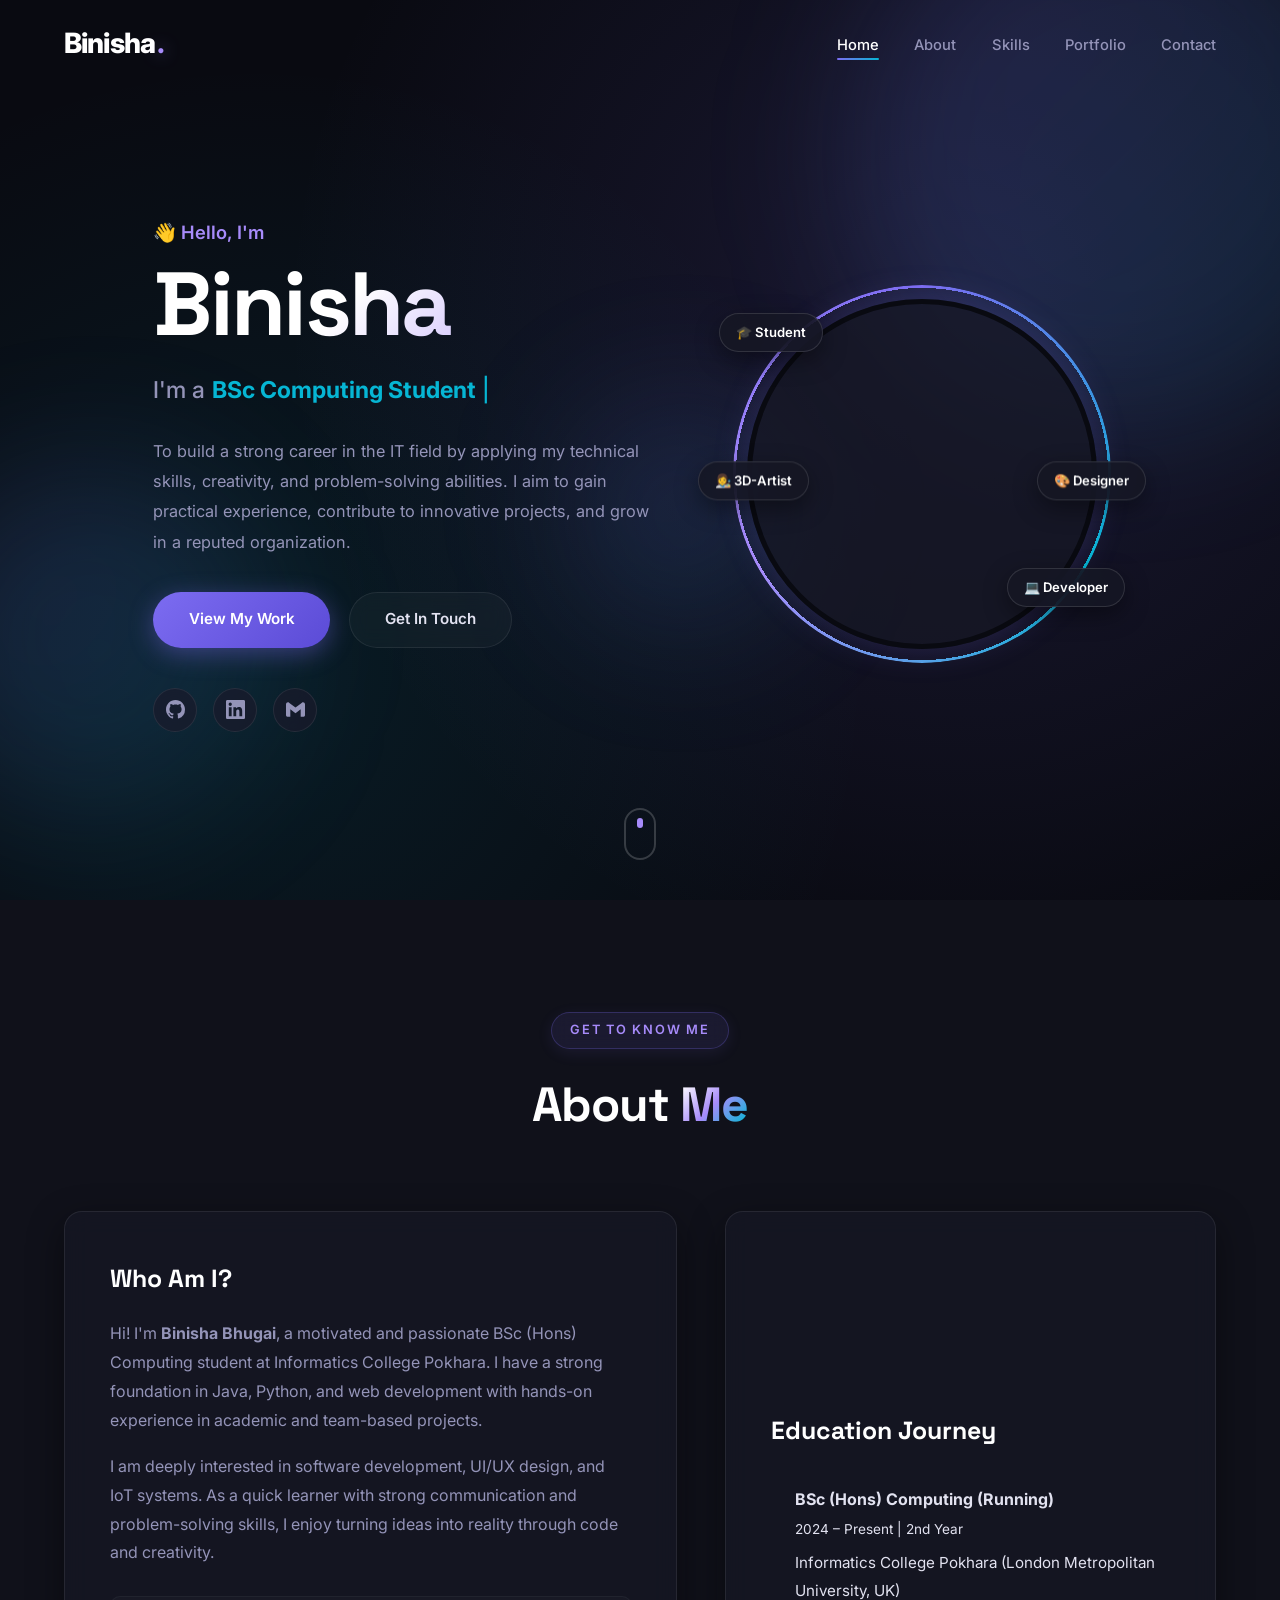
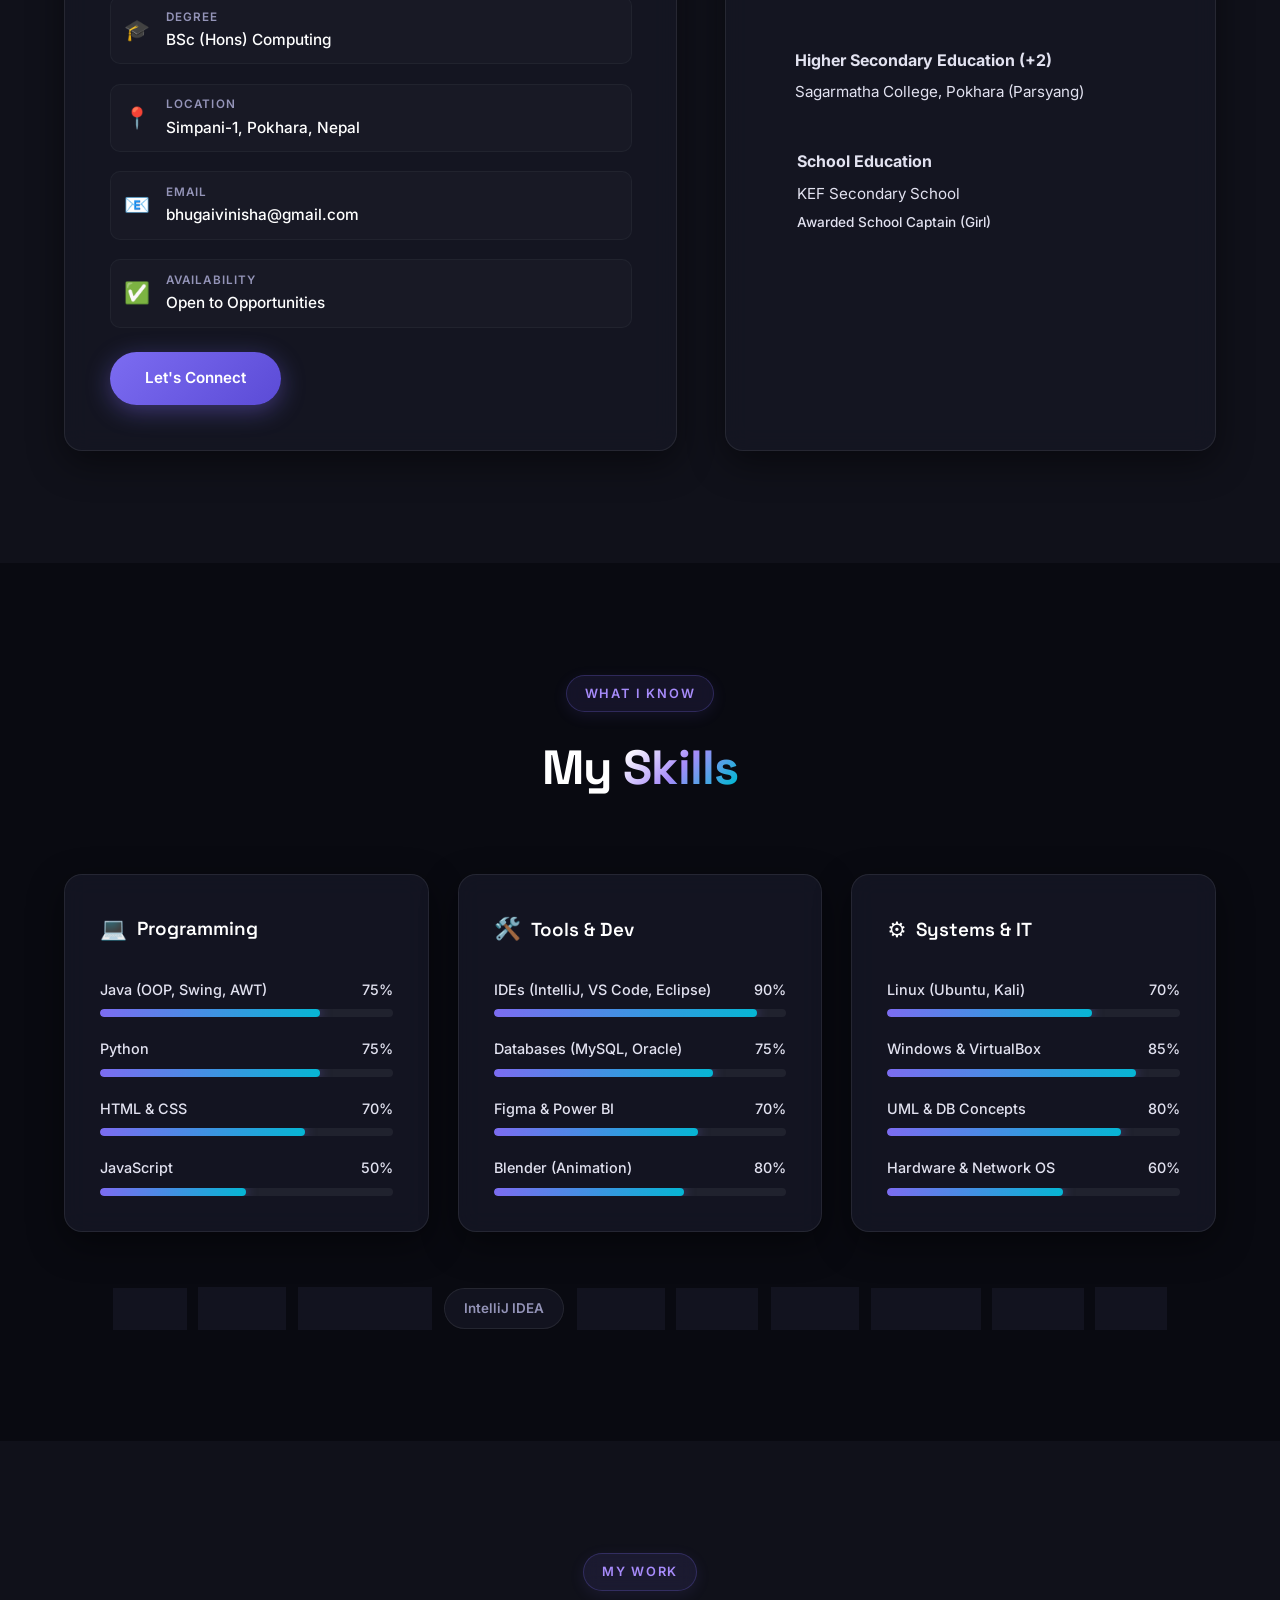
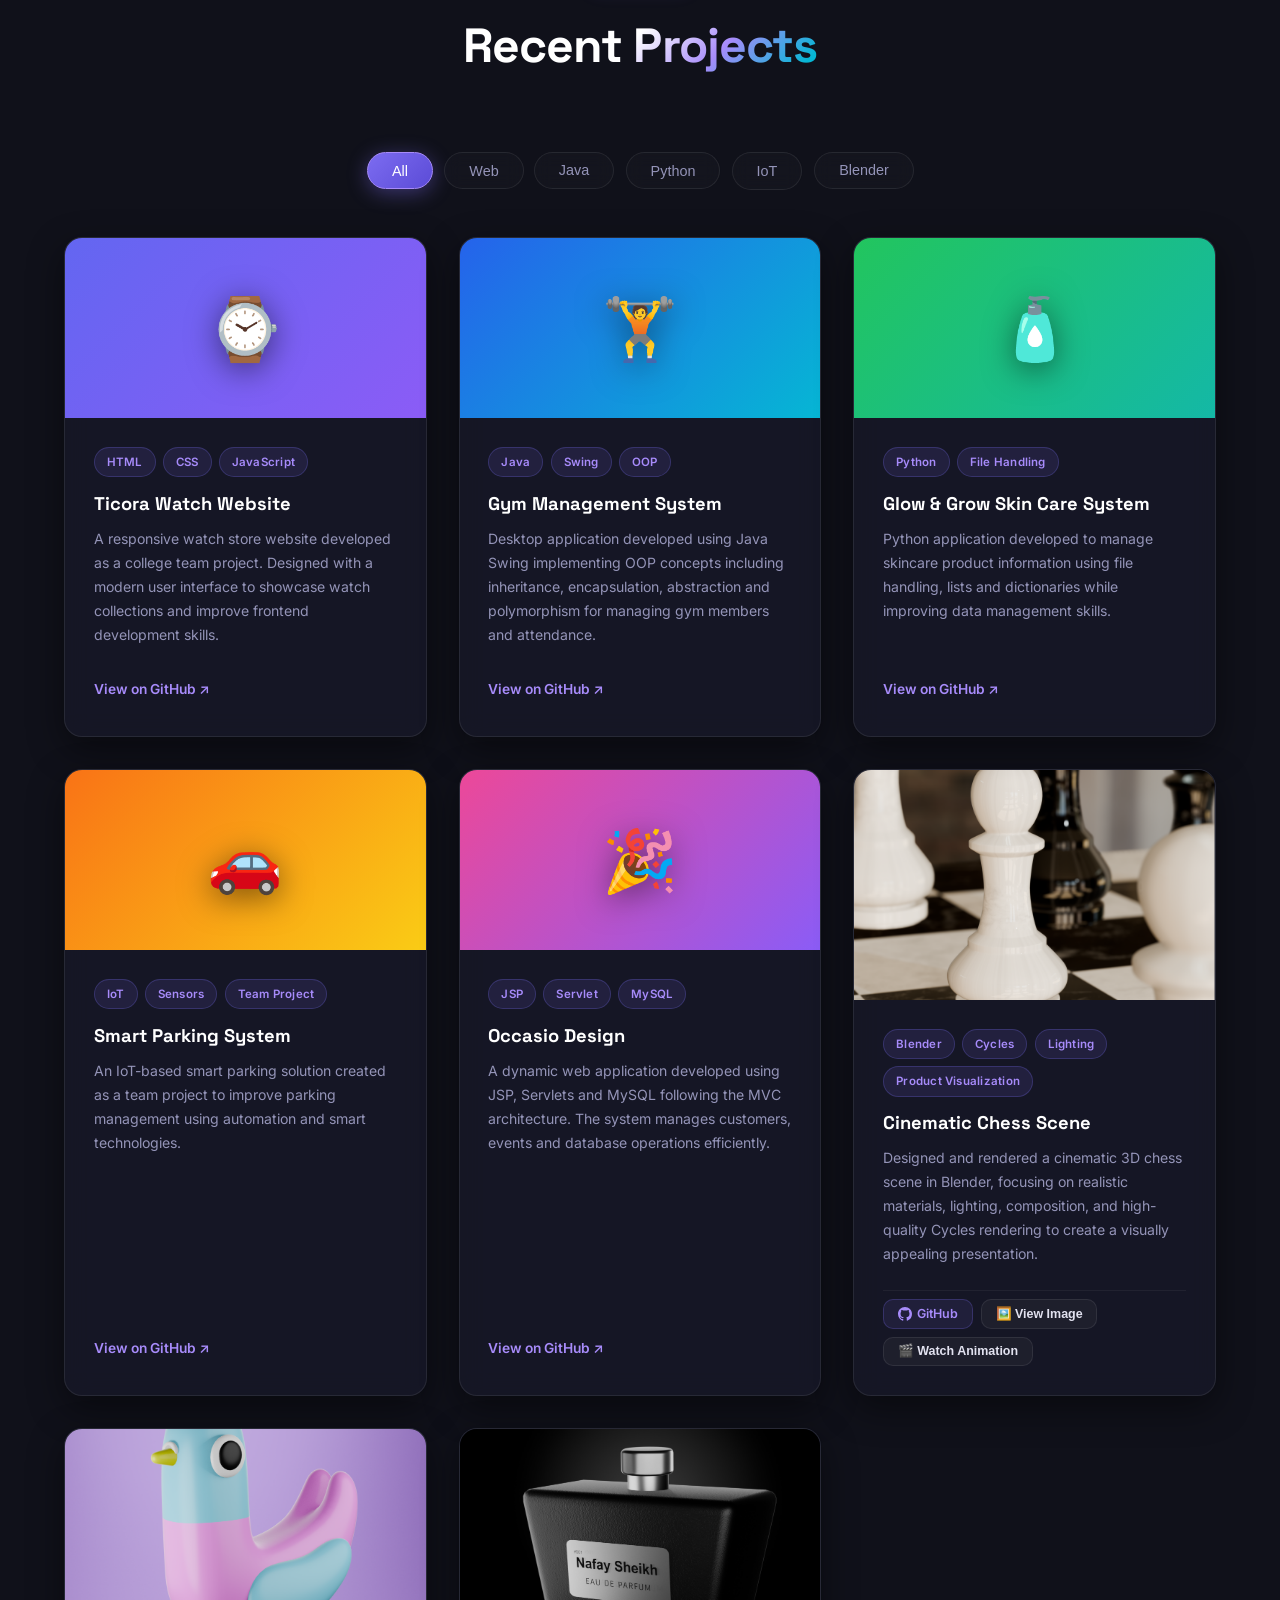
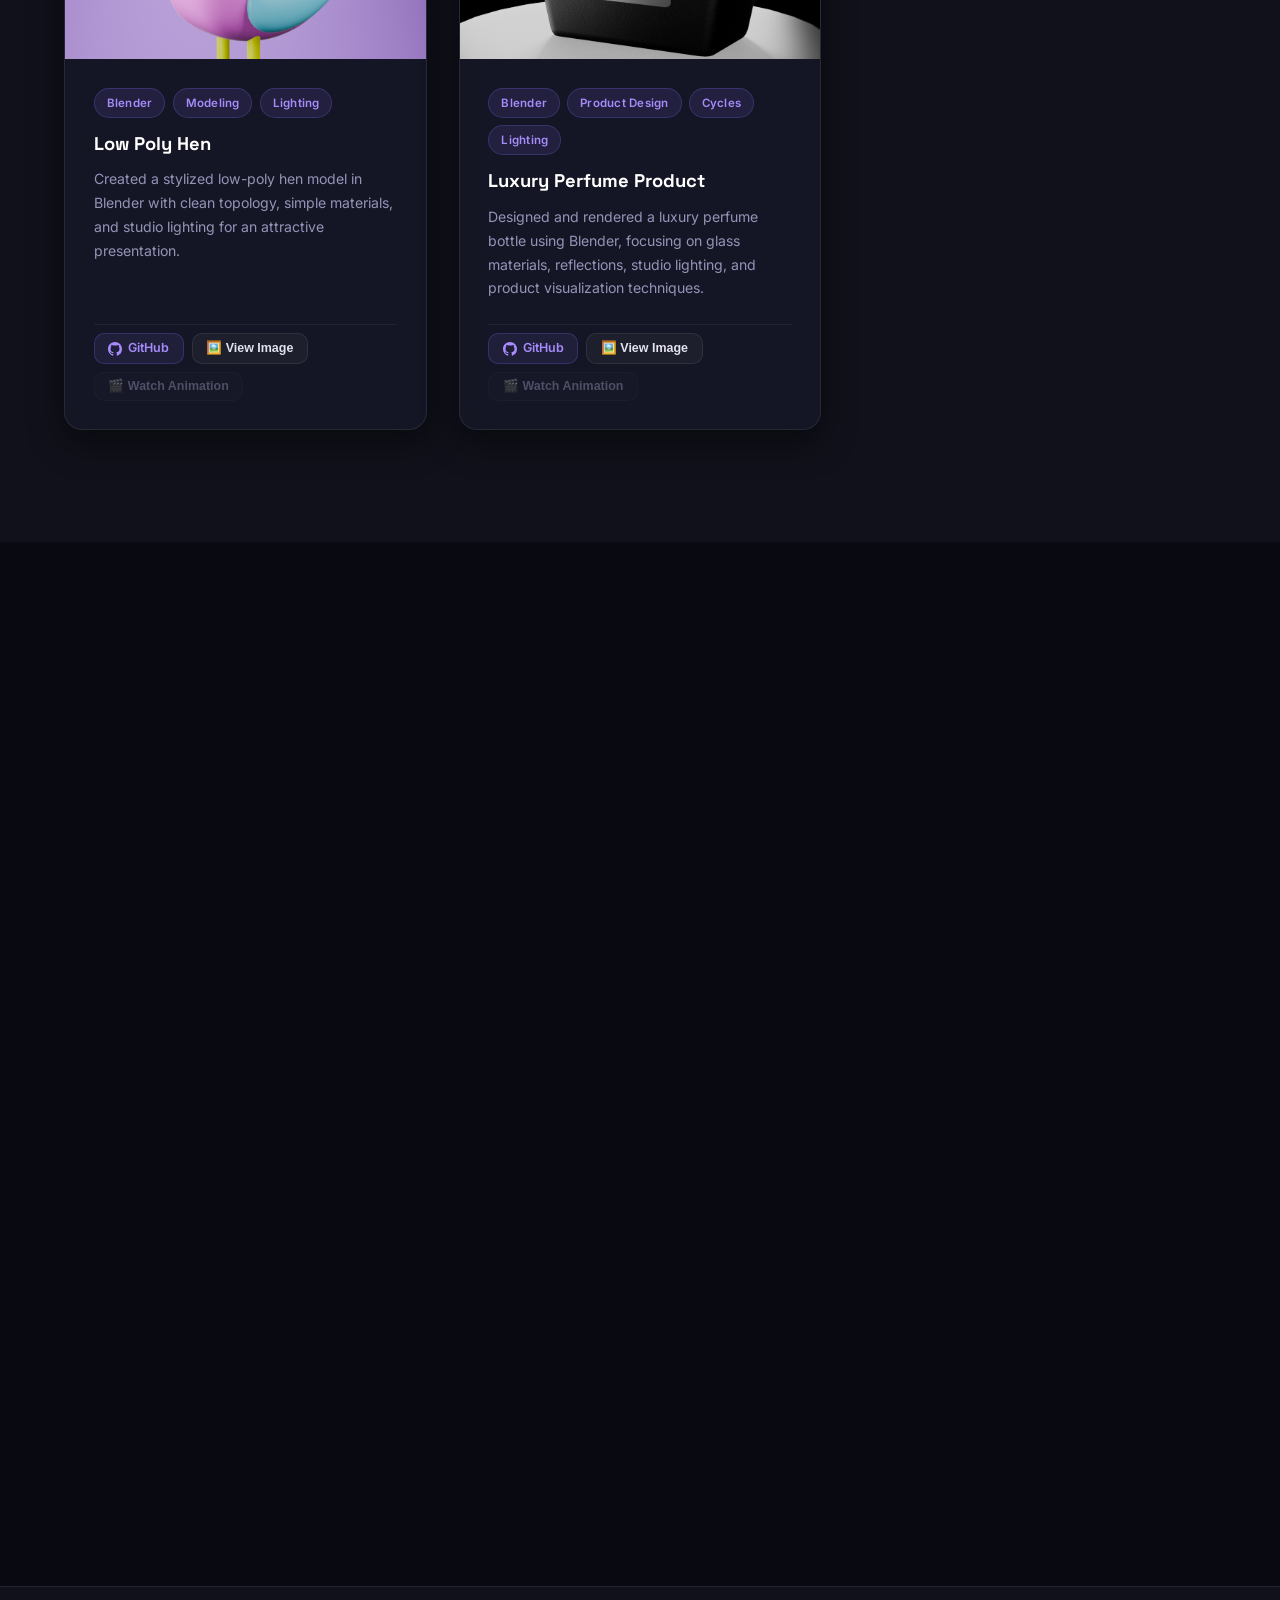
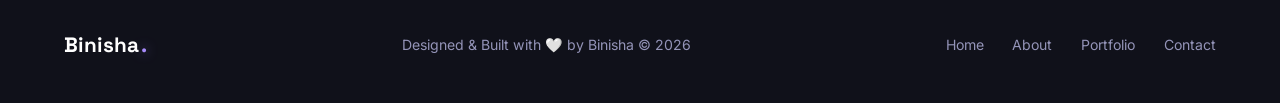
==== commit fecb7148: "commit" ====
--- a/index.html
+++ b/index.html
@@ -479,8 +479,12 @@
             </p>
 
             <div class="project-links blender-actions">
-              <a href="https://github.com/bhugaivinisha/Chess-Scene-Blender" target="_blank" class="btn-action btn-github">
-                <svg viewBox="0 0 24 24" width="14" height="14" fill="currentColor"><path d="M12 0C5.37 0 0 5.37 0 12c0 5.31 3.435 9.795 8.205 11.385.6.105.825-.255.825-.57 0-.285-.015-1.23-.015-2.235-3.015.555-3.795-.735-4.035-1.41-.135-.345-.72-1.41-1.23-1.695-.42-.225-1.02-.78-.015-.795.945-.015 1.62.87 1.845 1.23 1.08 1.815 2.805 1.305 3.495.99.105-.78.42-1.305.765-1.605-2.67-.3-5.46-1.335-5.46-5.925 0-1.305.465-2.385 1.23-3.225-.12-.3-.54-1.53.12-3.18 0 0 1.005-.315 3.3 1.23.96-.27 1.98-.405 3-.405s2.04.135 3 .405c2.295-1.56 3.3-1.23 3.3-1.23.66 1.65.24 2.88.12 3.18.765.84 1.23 1.905 1.23 3.225 0 4.605-2.805 5.625-5.475 5.925.435.375.81 1.095.81 2.22 0 1.605-.015 2.895-.015 3.3 0 .315.225.69.825.57A12.02 12.02 0 0 0 24 12c0-6.63-5.37-12-12-12z"/></svg>
+              <a href="https://github.com/bhugaivinisha/Chess-Scene-Blender" target="_blank"
+                class="btn-action btn-github">
+                <svg viewBox="0 0 24 24" width="14" height="14" fill="currentColor">
+                  <path
+                    d="M12 0C5.37 0 0 5.37 0 12c0 5.31 3.435 9.795 8.205 11.385.6.105.825-.255.825-.57 0-.285-.015-1.23-.015-2.235-3.015.555-3.795-.735-4.035-1.41-.135-.345-.72-1.41-1.23-1.695-.42-.225-1.02-.78-.015-.795.945-.015 1.62.87 1.845 1.23 1.08 1.815 2.805 1.305 3.495.99.105-.78.42-1.305.765-1.605-2.67-.3-5.46-1.335-5.46-5.925 0-1.305.465-2.385 1.23-3.225-.12-.3-.54-1.53.12-3.18 0 0 1.005-.315 3.3 1.23.96-.27 1.98-.405 3-.405s2.04.135 3 .405c2.295-1.56 3.3-1.23 3.3-1.23.66 1.65.24 2.88.12 3.18.765.84 1.23 1.905 1.23 3.225 0 4.605-2.805 5.625-5.475 5.925.435.375.81 1.095.81 2.22 0 1.605-.015 2.895-.015 3.3 0 .315.225.69.825.57A12.02 12.02 0 0 0 24 12c0-6.63-5.37-12-12-12z" />
+                </svg>
                 GitHub
               </a>
               <button class="btn-action view-img-btn" data-img="images/chess.png">
@@ -523,8 +527,12 @@
             </p>
 
             <div class="project-links blender-actions">
-              <a href="https://github.com/bhugaivinisha/Hen-Model-Blender" target="_blank" class="btn-action btn-github">
-                <svg viewBox="0 0 24 24" width="14" height="14" fill="currentColor"><path d="M12 0C5.37 0 0 5.37 0 12c0 5.31 3.435 9.795 8.205 11.385.6.105.825-.255.825-.57 0-.285-.015-1.23-.015-2.235-3.015.555-3.795-.735-4.035-1.41-.135-.345-.72-1.41-1.23-1.695-.42-.225-1.02-.78-.015-.795.945-.015 1.62.87 1.845 1.23 1.08 1.815 2.805 1.305 3.495.99.105-.78.42-1.305.765-1.605-2.67-.3-5.46-1.335-5.46-5.925 0-1.305.465-2.385 1.23-3.225-.12-.3-.54-1.53.12-3.18 0 0 1.005-.315 3.3 1.23.96-.27 1.98-.405 3-.405s2.04.135 3 .405c2.295-1.56 3.3-1.23 3.3-1.23.66 1.65.24 2.88.12 3.18.765.84 1.23 1.905 1.23 3.225 0 4.605-2.805 5.625-5.475 5.925.435.375.81 1.095.81 2.22 0 1.605-.015 2.895-.015 3.3 0 .315.225.69.825.57A12.02 12.02 0 0 0 24 12c0-6.63-5.37-12-12-12z"/></svg>
+              <a href="https://github.com/bhugaivinisha/Hen-Model-Blender" target="_blank"
+                class="btn-action btn-github">
+                <svg viewBox="0 0 24 24" width="14" height="14" fill="currentColor">
+                  <path
+                    d="M12 0C5.37 0 0 5.37 0 12c0 5.31 3.435 9.795 8.205 11.385.6.105.825-.255.825-.57 0-.285-.015-1.23-.015-2.235-3.015.555-3.795-.735-4.035-1.41-.135-.345-.72-1.41-1.23-1.695-.42-.225-1.02-.78-.015-.795.945-.015 1.62.87 1.845 1.23 1.08 1.815 2.805 1.305 3.495.99.105-.78.42-1.305.765-1.605-2.67-.3-5.46-1.335-5.46-5.925 0-1.305.465-2.385 1.23-3.225-.12-.3-.54-1.53.12-3.18 0 0 1.005-.315 3.3 1.23.96-.27 1.98-.405 3-.405s2.04.135 3 .405c2.295-1.56 3.3-1.23 3.3-1.23.66 1.65.24 2.88.12 3.18.765.84 1.23 1.905 1.23 3.225 0 4.605-2.805 5.625-5.475 5.925.435.375.81 1.095.81 2.22 0 1.605-.015 2.895-.015 3.3 0 .315.225.69.825.57A12.02 12.02 0 0 0 24 12c0-6.63-5.37-12-12-12z" />
+                </svg>
                 GitHub
               </a>
               <button class="btn-action view-img-btn" data-img="images/hen.png">
@@ -568,8 +576,12 @@
             </p>
 
             <div class="project-links blender-actions">
-              <a href="https://github.com/bhugaivinisha/Perfume-Render-Blender" target="_blank" class="btn-action btn-github">
-                <svg viewBox="0 0 24 24" width="14" height="14" fill="currentColor"><path d="M12 0C5.37 0 0 5.37 0 12c0 5.31 3.435 9.795 8.205 11.385.6.105.825-.255.825-.57 0-.285-.015-1.23-.015-2.235-3.015.555-3.795-.735-4.035-1.41-.135-.345-.72-1.41-1.23-1.695-.42-.225-1.02-.78-.015-.795.945-.015 1.62.87 1.845 1.23 1.08 1.815 2.805 1.305 3.495.99.105-.78.42-1.305.765-1.605-2.67-.3-5.46-1.335-5.46-5.925 0-1.305.465-2.385 1.23-3.225-.12-.3-.54-1.53.12-3.18 0 0 1.005-.315 3.3 1.23.96-.27 1.98-.405 3-.405s2.04.135 3 .405c2.295-1.56 3.3-1.23 3.3-1.23.66 1.65.24 2.88.12 3.18.765.84 1.23 1.905 1.23 3.225 0 4.605-2.805 5.625-5.475 5.925.435.375.81 1.095.81 2.22 0 1.605-.015 2.895-.015 3.3 0 .315.225.69.825.57A12.02 12.02 0 0 0 24 12c0-6.63-5.37-12-12-12z"/></svg>
+              <a href="https://github.com/bhugaivinisha/Perfume-Render-Blender" target="_blank"
+                class="btn-action btn-github">
+                <svg viewBox="0 0 24 24" width="14" height="14" fill="currentColor">
+                  <path
+                    d="M12 0C5.37 0 0 5.37 0 12c0 5.31 3.435 9.795 8.205 11.385.6.105.825-.255.825-.57 0-.285-.015-1.23-.015-2.235-3.015.555-3.795-.735-4.035-1.41-.135-.345-.72-1.41-1.23-1.695-.42-.225-1.02-.78-.015-.795.945-.015 1.62.87 1.845 1.23 1.08 1.815 2.805 1.305 3.495.99.105-.78.42-1.305.765-1.605-2.67-.3-5.46-1.335-5.46-5.925 0-1.305.465-2.385 1.23-3.225-.12-.3-.54-1.53.12-3.18 0 0 1.005-.315 3.3 1.23.96-.27 1.98-.405 3-.405s2.04.135 3 .405c2.295-1.56 3.3-1.23 3.3-1.23.66 1.65.24 2.88.12 3.18.765.84 1.23 1.905 1.23 3.225 0 4.605-2.805 5.625-5.475 5.925.435.375.81 1.095.81 2.22 0 1.605-.015 2.895-.015 3.3 0 .315.225.69.825.57A12.02 12.02 0 0 0 24 12c0-6.63-5.37-12-12-12z" />
+                </svg>
                 GitHub
               </a>
               <button class="btn-action view-img-btn" data-img="images/perfume.png">
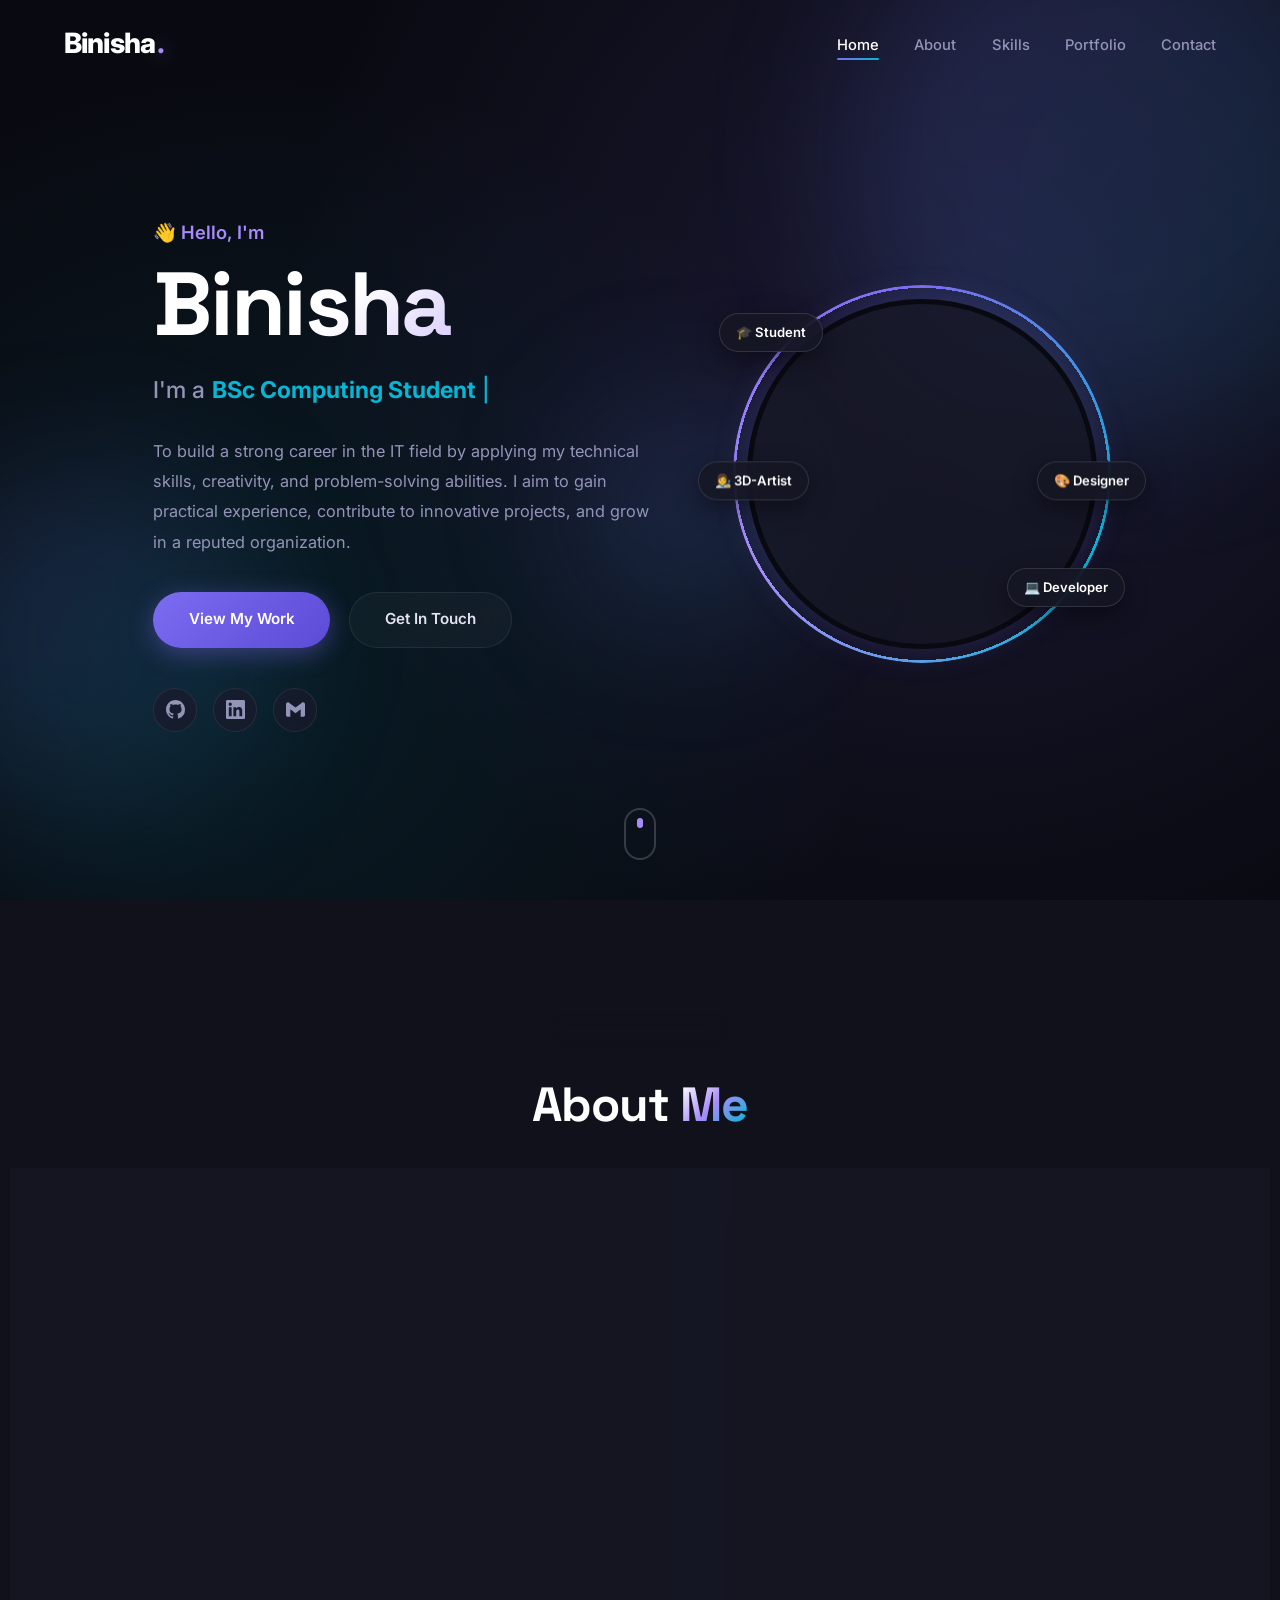
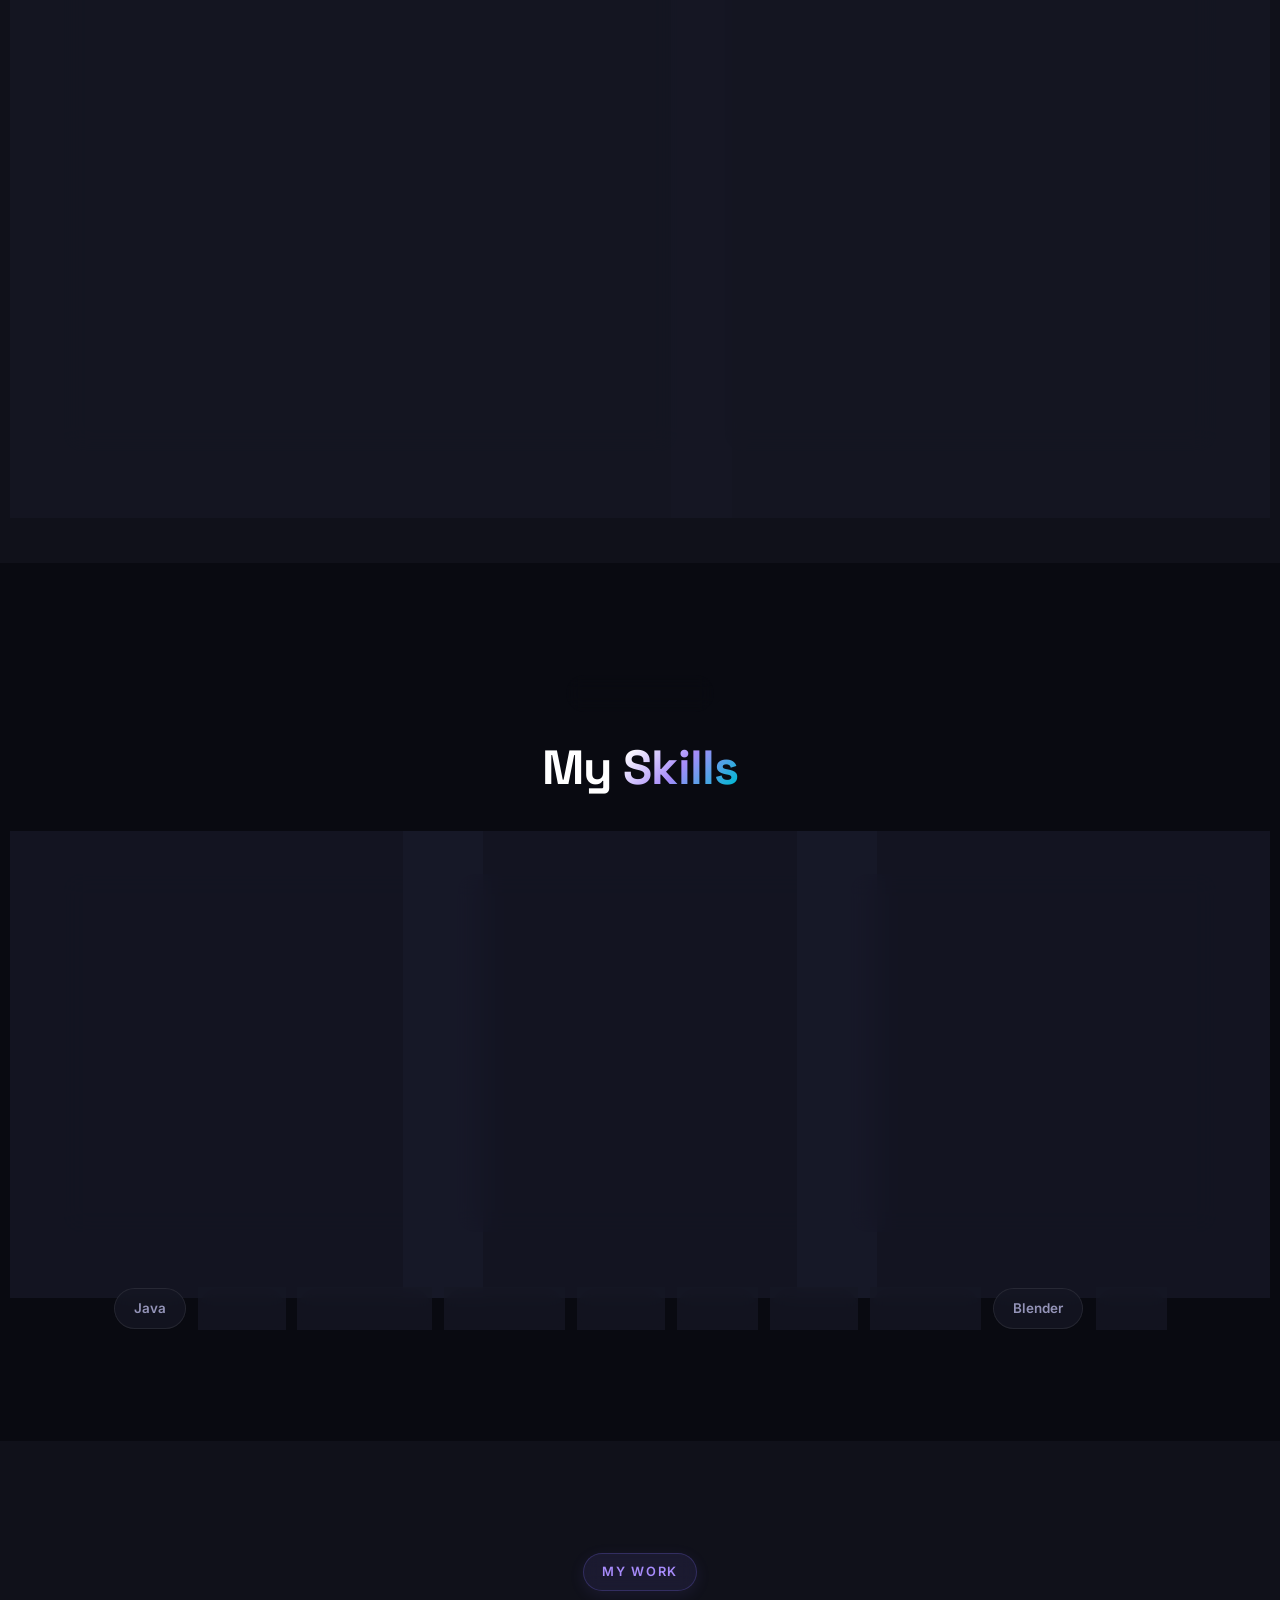
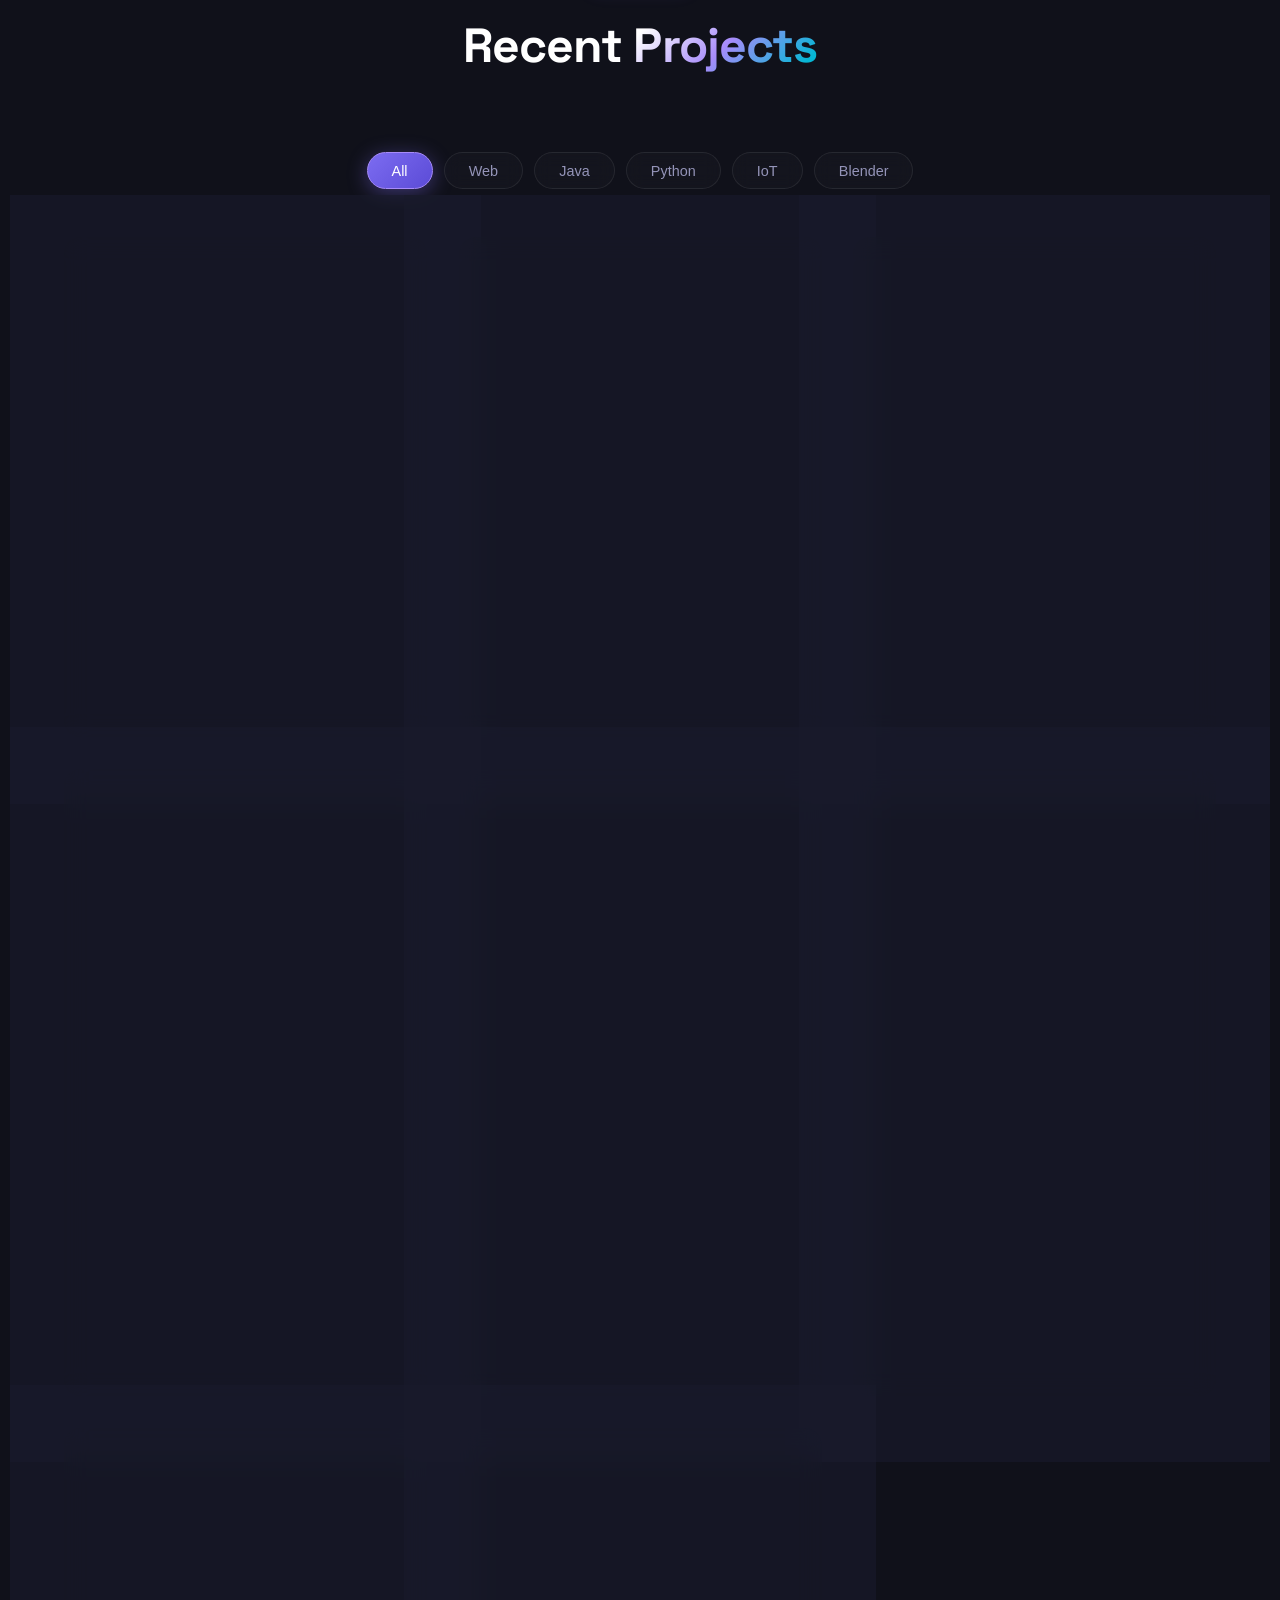
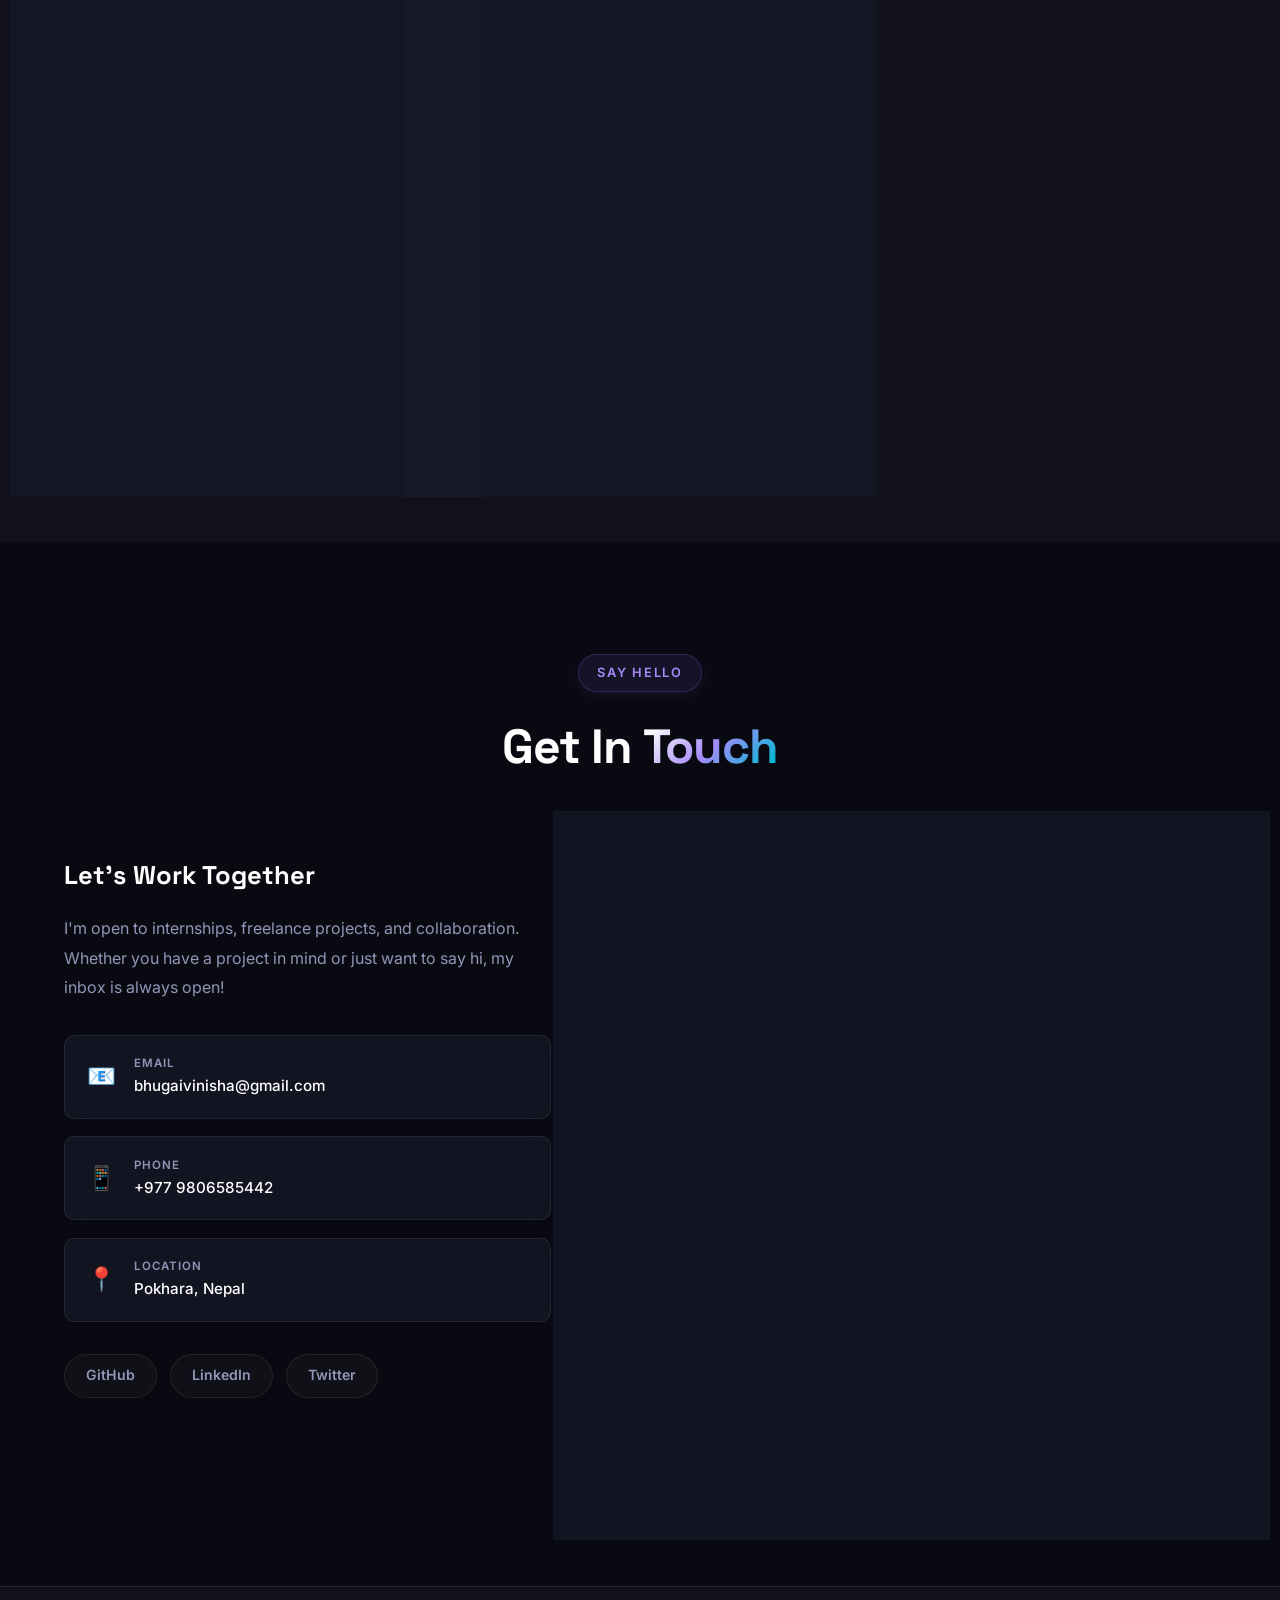
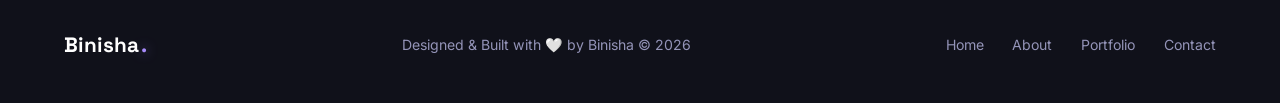
==== commit 2a98cb7d: "update" ====
--- a/index.html
+++ b/index.html
@@ -83,7 +83,7 @@
           <div class="avatar-ring"></div>
           <div class="avatar-inner">
             <div class="hero-avatar">
-              <img src="https://binishabhugai.com.np/images/binisha.PNG" alt="Binisha" class="profile-image">
+              <img src="https://binishabhugai.com.np/images/binisha.png" alt="Binisha" class="profile-image">
             </div>
           </div>
           <div class="floating-badge badge-1">🎓 Student</div>
--- a/css/style.css
+++ b/css/style.css
@@ -138,7 +138,7 @@
   content: '';
   position: absolute;
   inset: 0;
-  background: linear-gradient(135deg, rgba(255,255,255,0.2), transparent);
+  background: linear-gradient(135deg, rgba(255, 255, 255, 0.2), transparent);
   opacity: 0;
   transition: var(--transition);
   z-index: -1;
@@ -375,9 +375,12 @@
 }
 
 @keyframes float {
-  0%, 100% {
+
+  0%,
+  100% {
     transform: translateY(0) scale(1);
   }
+
   50% {
     transform: translateY(-25px) scale(1.06);
   }
@@ -442,8 +445,15 @@
 }
 
 @keyframes blink {
-  0%, 100% { opacity: 1; }
-  50% { opacity: 0; }
+
+  0%,
+  100% {
+    opacity: 1;
+  }
+
+  50% {
+    opacity: 0;
+  }
 }
 
 .hero-desc {
@@ -518,7 +528,9 @@
 }
 
 @keyframes spin {
-  to { transform: rotate(360deg); }
+  to {
+    transform: rotate(360deg);
+  }
 }
 
 .avatar-inner {
@@ -578,13 +590,27 @@
 }
 
 @keyframes badgeFloat {
-  0%, 100% { transform: translateY(0); }
-  50% { transform: translateY(-10px); }
+
+  0%,
+  100% {
+    transform: translateY(0);
+  }
+
+  50% {
+    transform: translateY(-10px);
+  }
 }
 
 @keyframes badgeFloat3 {
-  0%, 100% { transform: translateY(-50%); }
-  50% { transform: translateY(calc(-50% - 10px)); }
+
+  0%,
+  100% {
+    transform: translateY(-50%);
+  }
+
+  50% {
+    transform: translateY(calc(-50% - 10px));
+  }
 }
 
 .scroll-down {
@@ -617,10 +643,13 @@
 }
 
 @keyframes scrollBounce {
-  0%, 100% {
+
+  0%,
+  100% {
     transform: translateY(0);
     opacity: 1;
   }
+
   80% {
     transform: translateY(16px);
     opacity: 0;
@@ -689,7 +718,7 @@
   flex-shrink: 0;
 }
 
-.detail-item > div {
+.detail-item>div {
   display: flex;
   flex-direction: column;
 }
@@ -1101,7 +1130,7 @@
   margin-bottom: 1rem;
 }
 
-.contact-info > p {
+.contact-info>p {
   color: var(--clr-text-muted);
   margin-bottom: 2rem;
   line-height: 1.85;
@@ -1138,7 +1167,7 @@
   flex-shrink: 0;
 }
 
-.contact-card > div {
+.contact-card>div {
   display: flex;
   flex-direction: column;
 }
@@ -1501,9 +1530,20 @@
     padding: 0.35rem 0.8rem;
   }
 
-  .badge-1 { top: -4%; left: -4%; }
-  .badge-2 { bottom: -4%; right: -4%; }
-  .badge-3, .badge-4 { display: none; }
+  .badge-1 {
+    top: -4%;
+    left: -4%;
+  }
+
+  .badge-2 {
+    bottom: -4%;
+    right: -4%;
+  }
+
+  .badge-3,
+  .badge-4 {
+    display: none;
+  }
 
   .hero-desc {
     margin: 0 auto 2rem;
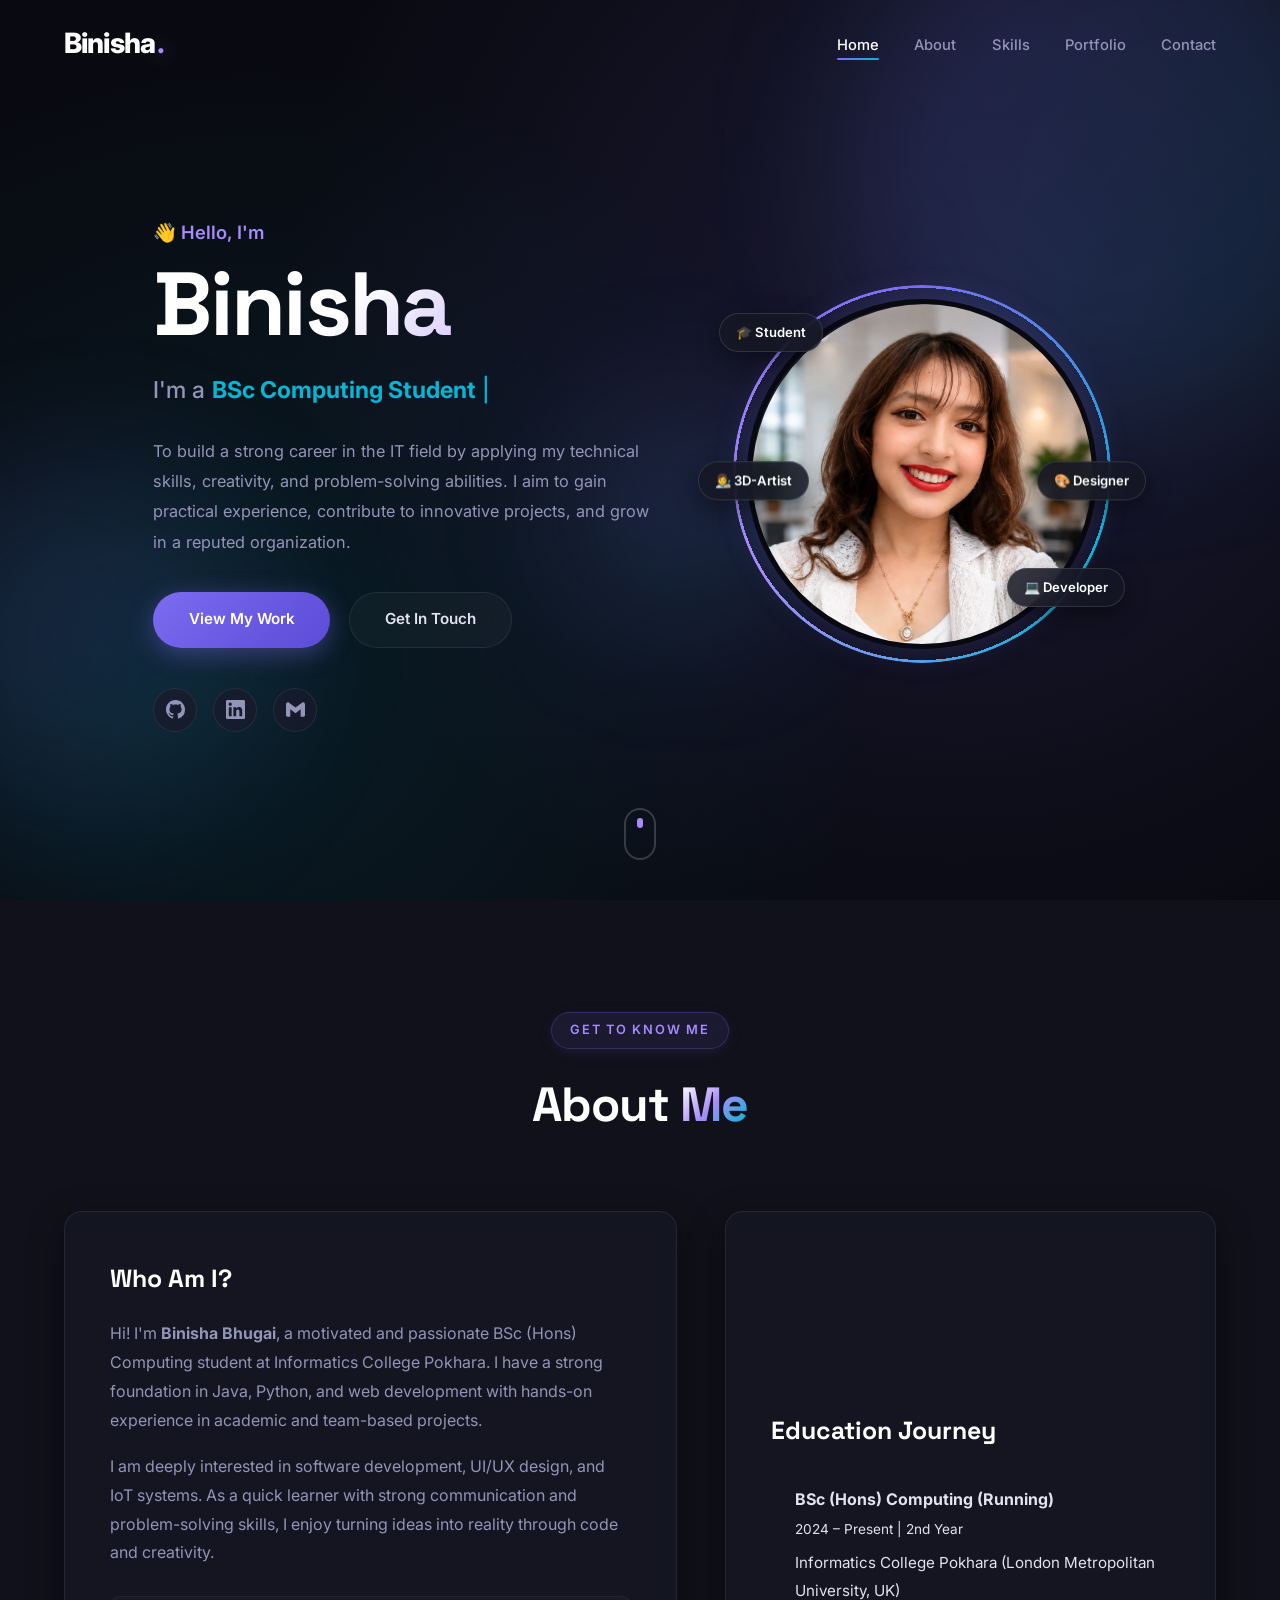
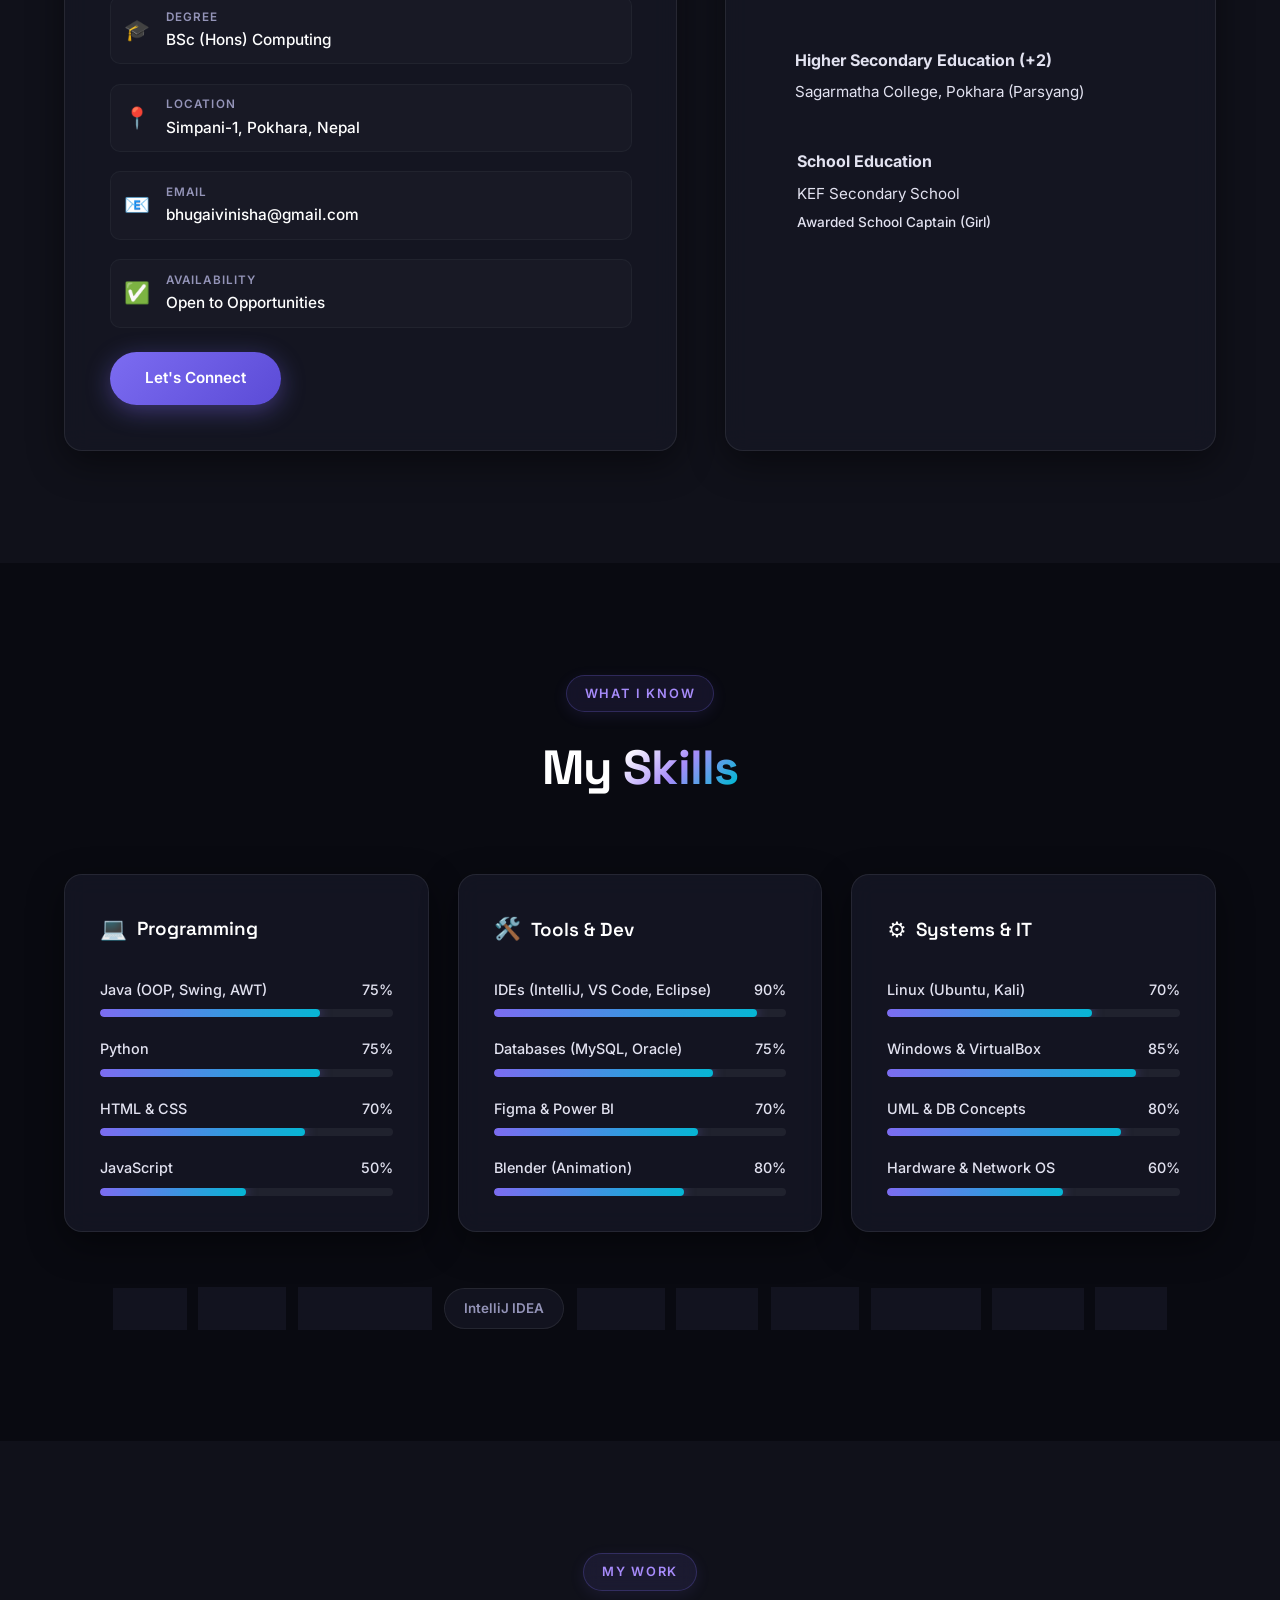
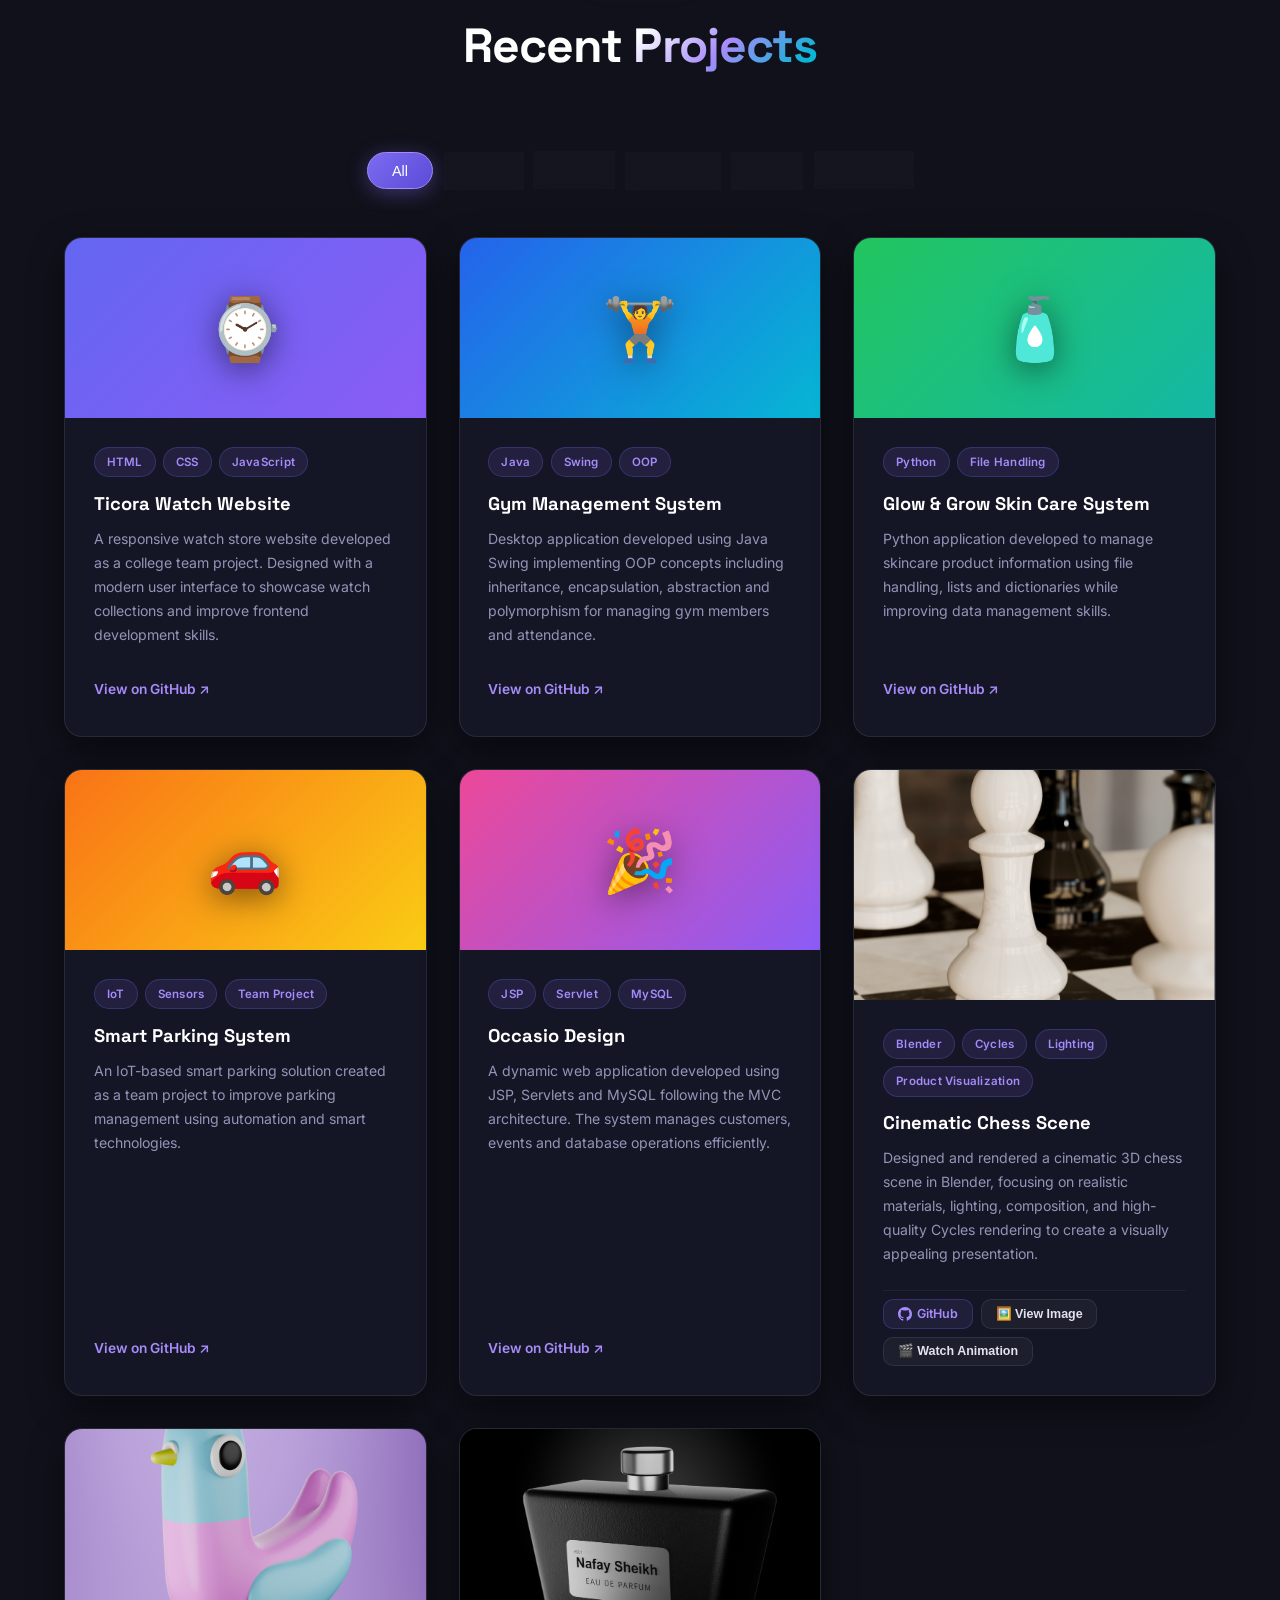
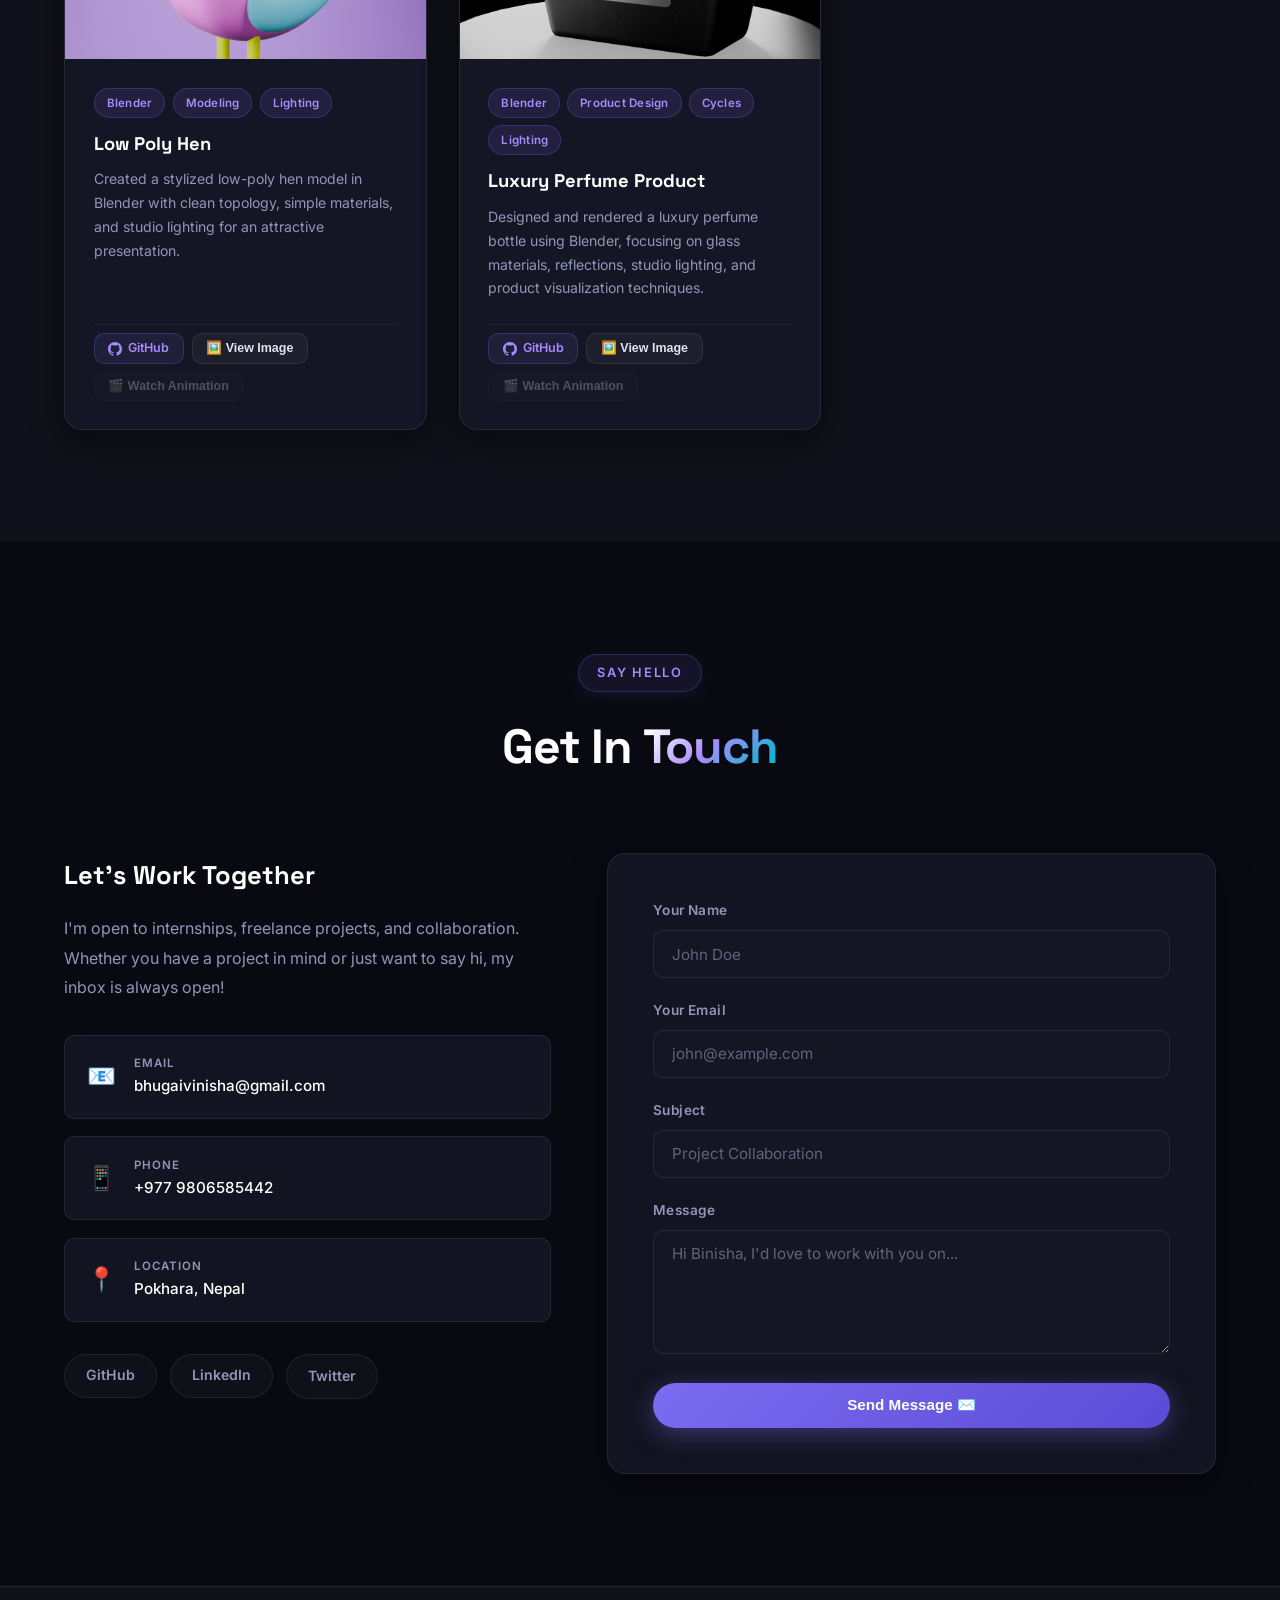
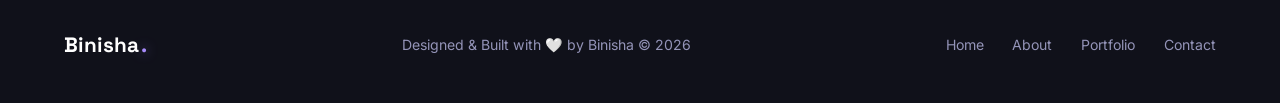
==== commit 130cc0a6: "SOME_UPDATE" ====
--- a/index.html
+++ b/index.html
@@ -83,7 +83,7 @@
           <div class="avatar-ring"></div>
           <div class="avatar-inner">
             <div class="hero-avatar">
-              <img src="https://binishabhugai.com.np/images/binisha.png" alt="Binisha" class="profile-image">
+              <img src="images/binisha.PNG" alt="Binisha" class="profile-image">
             </div>
           </div>
           <div class="floating-badge badge-1">🎓 Student</div>
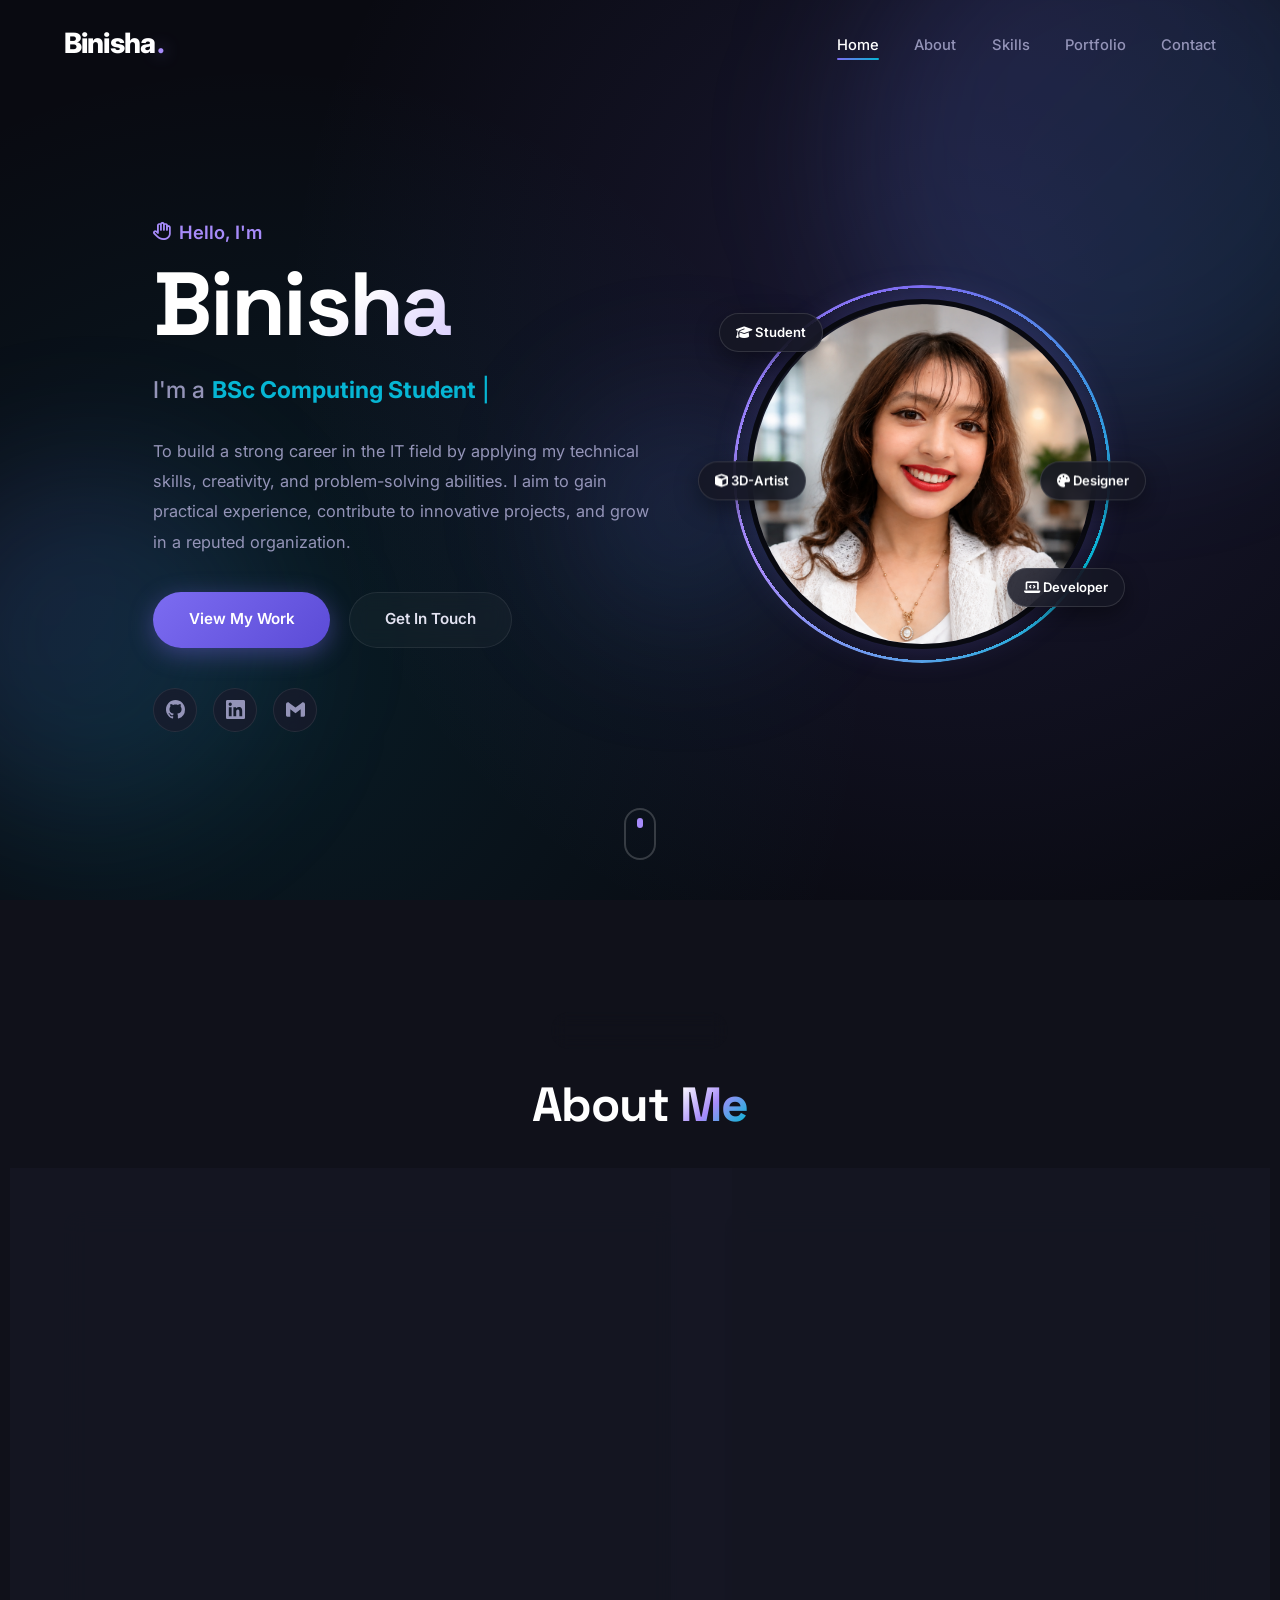
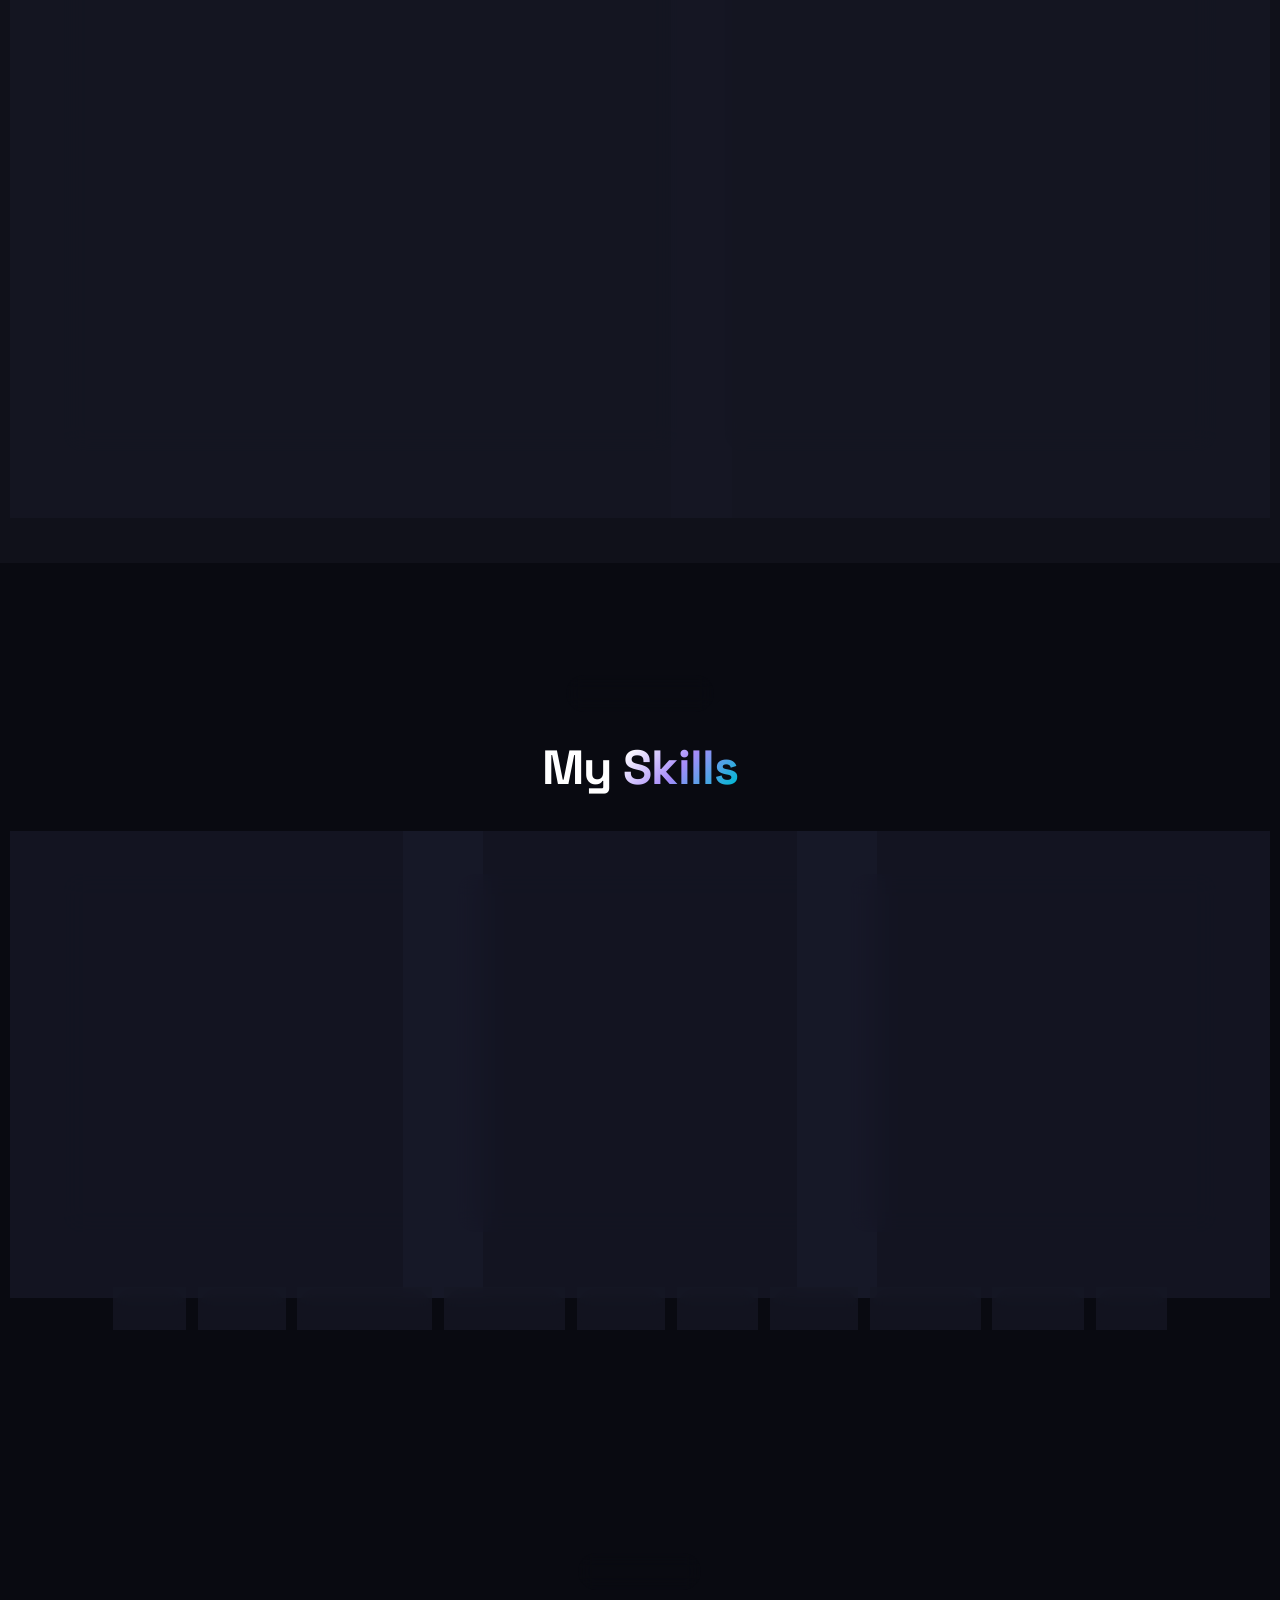
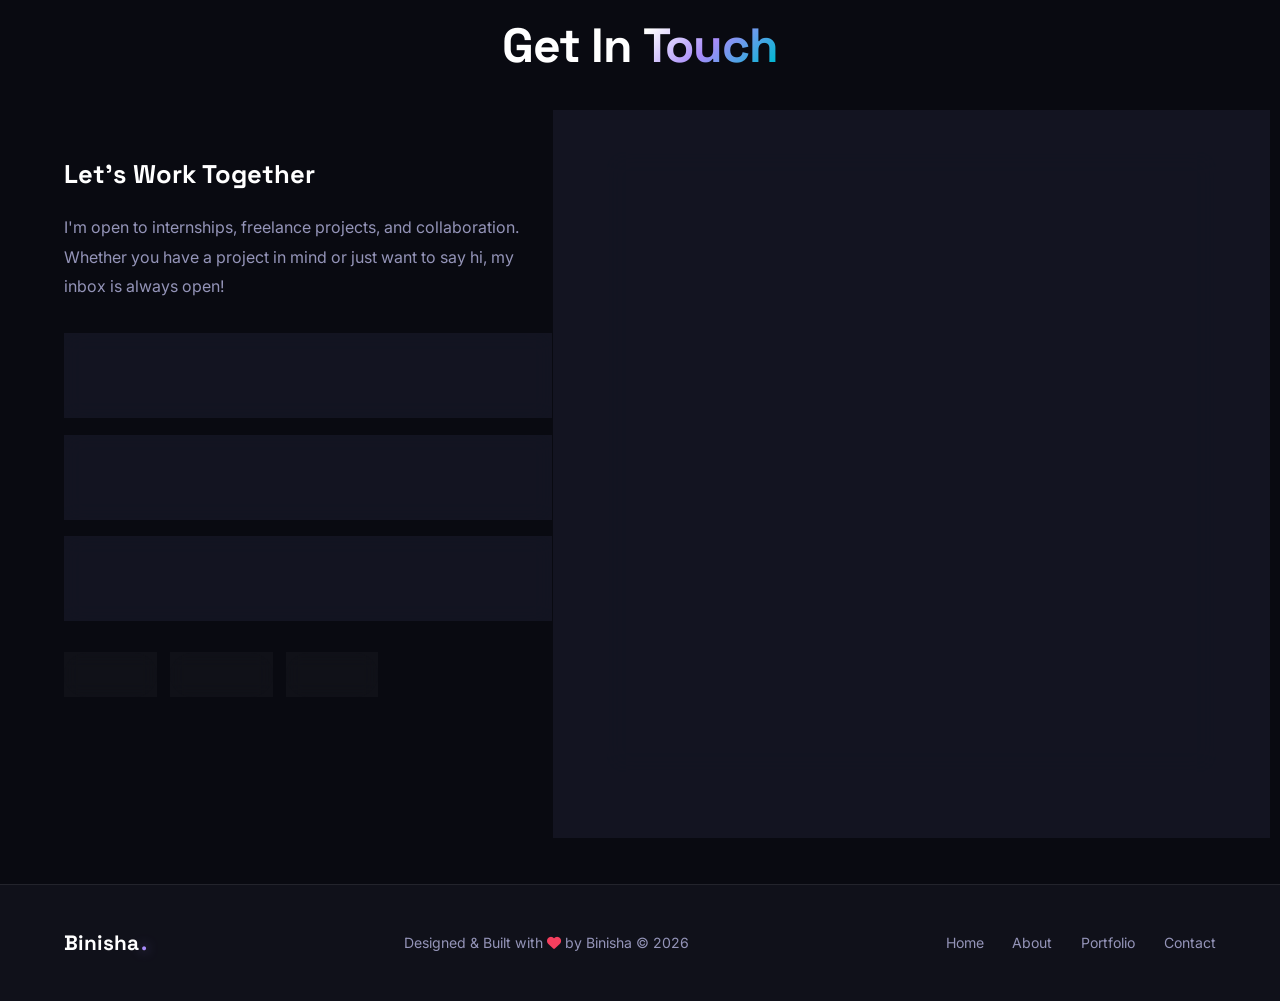
==== commit 1cee45ef: "fixed portfolio pages" ====
--- a/index.html
+++ b/index.html
@@ -6,7 +6,12 @@
   <meta name="description"
     content="Binisha's personal portfolio website showcasing skills, projects, and contact information." />
   <title>Binisha | Portfolio</title>
+  <link rel="icon" type="image/x-icon" href="favicon.ico" />
+  <link rel="icon" type="image/png" sizes="32x32" href="favicon-32x32.png" />
+  <link rel="icon" type="image/png" sizes="16x16" href="favicon-16x16.png" />
+  <link rel="apple-touch-icon" href="favicon-32x32.png" />
   <link rel="stylesheet" href="css/style.css" />
+  <link rel="stylesheet" href="https://cdnjs.cloudflare.com/ajax/font-awesome/6.5.1/css/all.min.css" />
   <link rel="preconnect" href="https://fonts.googleapis.com" />
   <link rel="preconnect" href="https://fonts.gstatic.com" crossorigin />
   <link
@@ -16,24 +21,8 @@
 
 <body>
 
-  <!-- NAVIGATION -->
-  <nav class="navbar" id="navbar">
-    <div class="nav-container">
-      <a href="#home" class="logo">
-        <span class="logo-text">Binisha</span><span class="logo-dot">.</span>
-      </a>
-      <ul class="nav-links" id="nav-links">
-        <li><a href="#home" class="nav-link active">Home</a></li>
-        <li><a href="#about" class="nav-link">About</a></li>
-        <li><a href="#skills" class="nav-link">Skills</a></li>
-        <li><a href="#portfolio" class="nav-link">Portfolio</a></li>
-        <li><a href="#contact" class="nav-link">Contact</a></li>
-      </ul>
-      <button class="hamburger" id="hamburger" aria-label="Toggle menu">
-        <span></span><span></span><span></span>
-      </button>
-    </div>
-  </nav>
+  <!-- NAVIGATION INJECTED VIA COMPONENTS.JS -->
+  <div id="navbar-placeholder"></div>
 
   <!-- HERO -->
   <section class="hero" id="home">
@@ -44,7 +33,7 @@
     </div>
     <div class="hero-container">
       <div class="hero-content">
-        <div class="hero-greeting reveal">👋 Hello, I'm</div>
+        <div class="hero-greeting reveal"><i class="fa-regular fa-hand"></i> Hello, I'm</div>
         <h1 class="hero-name reveal">Binisha</h1>
         <div class="hero-role reveal">
           <span>I'm a </span><span class="typewriter" id="typewriter"></span><span class="cursor-blink">|</span>
@@ -53,7 +42,7 @@
           creativity, and problem-solving abilities. I aim to gain practical experience, contribute to innovative
           projects, and grow in a reputed organization.</p>
         <div class="hero-actions reveal">
-          <a href="#portfolio" class="btn btn-primary">View My Work</a>
+          <a href="portfolio.html" class="btn btn-primary">View My Work</a>
           <a href="#contact" class="btn btn-outline">Get In Touch</a>
         </div>
         <div class="hero-socials reveal">
@@ -86,10 +75,10 @@
               <img src="images/binisha.PNG" alt="Binisha" class="profile-image">
             </div>
           </div>
-          <div class="floating-badge badge-1">🎓 Student</div>
-          <div class="floating-badge badge-2">💻 Developer</div>
-          <div class="floating-badge badge-3">🎨 Designer</div>
-          <div class="floating-badge badge-4">👩‍🎨 3D-Artist</div>
+          <div class="floating-badge badge-1"><i class="fa-solid fa-graduation-cap"></i> Student</div>
+          <div class="floating-badge badge-2"><i class="fa-solid fa-laptop-code"></i> Developer</div>
+          <div class="floating-badge badge-3"><i class="fa-solid fa-palette"></i> Designer</div>
+          <div class="floating-badge badge-4"><i class="fa-solid fa-cube"></i> 3D-Artist</div>
         </div>
       </div>
     </div>
@@ -115,18 +104,18 @@
             strong communication and problem-solving skills, I enjoy turning ideas into reality through code and
             creativity.</p>
           <div class="about-details">
-            <div class="detail-item"><span class="detail-icon">🎓</span>
+            <div class="detail-item"><span class="detail-icon"><i class="fa-solid fa-graduation-cap"></i></span>
               <div><span class="detail-label">Degree</span><span class="detail-value">BSc (Hons) Computing</span></div>
             </div>
-            <div class="detail-item"><span class="detail-icon">📍</span>
+            <div class="detail-item"><span class="detail-icon"><i class="fa-solid fa-location-dot"></i></span>
               <div><span class="detail-label">Location</span><span class="detail-value">Simpani-1, Pokhara, Nepal</span>
               </div>
             </div>
-            <div class="detail-item"><span class="detail-icon">📧</span>
+            <div class="detail-item"><span class="detail-icon"><i class="fa-solid fa-envelope"></i></span>
               <div><span class="detail-label">Email</span><span class="detail-value">bhugaivinisha@gmail.com</span>
               </div>
             </div>
-            <div class="detail-item"><span class="detail-icon">✅</span>
+            <div class="detail-item"><span class="detail-icon"><i class="fa-solid fa-circle-check"></i></span>
               <div><span class="detail-label">Availability</span><span class="detail-value">Open to Opportunities</span>
               </div>
             </div>
@@ -181,7 +170,7 @@
       </div>
       <div class="skills-grid">
         <div class="skill-category reveal">
-          <h3 class="category-title"><span class="cat-icon">💻</span> Programming</h3>
+          <h3 class="category-title"><span class="cat-icon"><i class="fa-solid fa-code"></i></span> Programming</h3>
           <div class="skill-list">
             <div class="skill-item">
               <div class="skill-info"><span>Java (OOP, Swing, AWT)</span><span>75%</span></div>
@@ -210,7 +199,7 @@
           </div>
         </div>
         <div class="skill-category reveal">
-          <h3 class="category-title"><span class="cat-icon">🛠️</span> Tools &amp; Dev</h3>
+          <h3 class="category-title"><span class="cat-icon"><i class="fa-solid fa-screwdriver-wrench"></i></span> Tools &amp; Dev</h3>
           <div class="skill-list">
             <div class="skill-item">
               <div class="skill-info"><span>IDEs (IntelliJ, VS Code, Eclipse)</span><span>90%</span></div>
@@ -239,7 +228,7 @@
           </div>
         </div>
         <div class="skill-category reveal">
-          <h3 class="category-title"><span class="cat-icon">⚙️</span> Systems &amp; IT</h3>
+          <h3 class="category-title"><span class="cat-icon"><i class="fa-solid fa-gears"></i></span> Systems &amp; IT</h3>
           <div class="skill-list">
             <div class="skill-item">
               <div class="skill-info"><span>Linux (Ubuntu, Kali)</span><span>70%</span></div>
@@ -280,329 +269,6 @@
     </div>
   </section>
 
-  <!-- PORTFOLIO -->
-  <section class="portfolio section" id="portfolio">
-    <div class="container">
-      <div class="section-header reveal">
-        <span class="section-tag">My Work</span>
-        <h2 class="section-title">Recent <span class="highlight">Projects</span></h2>
-      </div>
-      <div class="filter-tabs reveal">
-        <button class="filter-btn active" data-filter="all">All</button>
-        <button class="filter-btn" data-filter="web">Web</button>
-        <button class="filter-btn" data-filter="java">Java</button>
-        <button class="filter-btn" data-filter="python">Python</button>
-        <button class="filter-btn" data-filter="iot">IoT</button>
-        <button class="filter-btn" data-filter="blender">Blender</button>
-      </div>
-      <div class="projects-grid" id="projects-grid">
-        <div class="project-card reveal" data-category="web">
-
-          <div class="project-img" style="background:linear-gradient(135deg,#6366f1,#8b5cf6)">
-            <span class="proj-emoji">⌚</span>
-          </div>
-
-          <div class="project-body">
-
-            <div class="project-tags">
-              <span class="tag">HTML</span>
-              <span class="tag">CSS</span>
-              <span class="tag">JavaScript</span>
-            </div>
-
-            <h3 class="project-title">Ticora Watch Website</h3>
-
-            <p class="project-desc">
-              A responsive watch store website developed as a college team project. Designed with a modern user
-              interface to showcase watch collections and improve frontend development skills.
-            </p>
-
-            <div class="project-links">
-              <a href="https://github.com/bhugaivinisha/Ticora_Watch_project" target="_blank" class="proj-link">
-                View on GitHub ↗
-              </a>
-            </div>
-
-          </div>
-
-        </div>
-
-        <div class="project-card reveal" data-category="java">
-
-          <div class="project-img" style="background:linear-gradient(135deg,#2563eb,#06b6d4)">
-            <span class="proj-emoji">🏋️</span>
-          </div>
-
-          <div class="project-body">
-
-            <div class="project-tags">
-              <span class="tag">Java</span>
-              <span class="tag">Swing</span>
-              <span class="tag">OOP</span>
-            </div>
-
-            <h3 class="project-title">Gym Management System</h3>
-
-            <p class="project-desc">
-              Desktop application developed using Java Swing implementing OOP concepts including inheritance,
-              encapsulation, abstraction and polymorphism for managing gym members and attendance.
-            </p>
-
-            <div class="project-links">
-              <a href="https://github.com/bhugaivinisha/Gym_Management_System" target="_blank" class="proj-link">
-                View on GitHub ↗
-              </a>
-            </div>
-
-          </div>
-
-        </div>
-
-        <div class="project-card reveal" data-category="python">
-
-          <div class="project-img" style="background:linear-gradient(135deg,#22c55e,#14b8a6)">
-            <span class="proj-emoji">🧴</span>
-          </div>
-
-          <div class="project-body">
-
-            <div class="project-tags">
-              <span class="tag">Python</span>
-              <span class="tag">File Handling</span>
-            </div>
-
-            <h3 class="project-title">Glow & Grow Skin Care System</h3>
-
-            <p class="project-desc">
-              Python application developed to manage skincare product information using file handling, lists and
-              dictionaries while improving data management skills.
-            </p>
-
-            <div class="project-links">
-              <a href="https://github.com/bhugaivinisha/Glow_and_Grow_Project" target="_blank" class="proj-link">
-                View on GitHub ↗
-              </a>
-            </div>
-
-          </div>
-
-        </div>
-
-        <div class="project-card reveal" data-category="iot">
-
-          <div class="project-img" style="background:linear-gradient(135deg,#f97316,#facc15)">
-            <span class="proj-emoji">🚗</span>
-          </div>
-
-          <div class="project-body">
-
-            <div class="project-tags">
-              <span class="tag">IoT</span>
-              <span class="tag">Sensors</span>
-              <span class="tag">Team Project</span>
-            </div>
-
-            <h3 class="project-title">Smart Parking System</h3>
-
-            <p class="project-desc">
-              An IoT-based smart parking solution created as a team project to improve parking management using
-              automation and smart technologies.
-            </p>
-
-            <div class="project-links">
-              <a href="https://github.com/bhugaivinisha/Smart_Parking_System_Project" target="_blank" class="proj-link">
-                View on GitHub ↗
-              </a>
-            </div>
-
-          </div>
-
-        </div>
-
-        <div class="project-card reveal" data-category="web">
-
-          <div class="project-img" style="background:linear-gradient(135deg,#ec4899,#8b5cf6)">
-            <span class="proj-emoji">🎉</span>
-          </div>
-
-          <div class="project-body">
-
-            <div class="project-tags">
-              <span class="tag">JSP</span>
-              <span class="tag">Servlet</span>
-              <span class="tag">MySQL</span>
-            </div>
-
-            <h3 class="project-title">Occasio Design</h3>
-
-            <p class="project-desc">
-              A dynamic web application developed using JSP, Servlets and MySQL following the MVC architecture. The
-              system manages customers, events and database operations efficiently.
-            </p>
-
-            <div class="project-links">
-              <a href="https://github.com/bhugaivinisha/Occasio_Design" target="_blank" class="proj-link">
-                View on GitHub ↗
-              </a>
-            </div>
-
-          </div>
-
-        </div>
-
-        <!-- ------------------------------->
-
-        <div class="project-card reveal" data-category="blender">
-
-          <div class="project-image">
-            <img src="images/chess.png" alt="Chess Scene">
-            <div class="project-img-overlay view-img-btn" data-img="images/chess.png" title="Click to view image">
-              <span class="overlay-icon">🔍</span>
-              <span class="overlay-text">View High-Res Render</span>
-            </div>
-          </div>
-
-          <div class="project-body">
-
-            <div class="project-tags">
-              <span class="tag">Blender</span>
-              <span class="tag">Cycles</span>
-              <span class="tag">Lighting</span>
-              <span class="tag">Product Visualization</span>
-            </div>
-
-            <h3 class="project-title">Cinematic Chess Scene</h3>
-
-            <p class="project-desc">
-              Designed and rendered a cinematic 3D chess scene in Blender, focusing on realistic materials, lighting,
-              composition, and high-quality Cycles rendering to create a visually appealing presentation.
-            </p>
-
-            <div class="project-links blender-actions">
-              <a href="https://github.com/bhugaivinisha/Chess-Scene-Blender" target="_blank"
-                class="btn-action btn-github">
-                <svg viewBox="0 0 24 24" width="14" height="14" fill="currentColor">
-                  <path
-                    d="M12 0C5.37 0 0 5.37 0 12c0 5.31 3.435 9.795 8.205 11.385.6.105.825-.255.825-.57 0-.285-.015-1.23-.015-2.235-3.015.555-3.795-.735-4.035-1.41-.135-.345-.72-1.41-1.23-1.695-.42-.225-1.02-.78-.015-.795.945-.015 1.62.87 1.845 1.23 1.08 1.815 2.805 1.305 3.495.99.105-.78.42-1.305.765-1.605-2.67-.3-5.46-1.335-5.46-5.925 0-1.305.465-2.385 1.23-3.225-.12-.3-.54-1.53.12-3.18 0 0 1.005-.315 3.3 1.23.96-.27 1.98-.405 3-.405s2.04.135 3 .405c2.295-1.56 3.3-1.23 3.3-1.23.66 1.65.24 2.88.12 3.18.765.84 1.23 1.905 1.23 3.225 0 4.605-2.805 5.625-5.475 5.925.435.375.81 1.095.81 2.22 0 1.605-.015 2.895-.015 3.3 0 .315.225.69.825.57A12.02 12.02 0 0 0 24 12c0-6.63-5.37-12-12-12z" />
-                </svg>
-                GitHub
-              </a>
-              <button class="btn-action view-img-btn" data-img="images/chess.png">
-                🖼️ View Image
-              </button>
-              <button class="btn-action watch-anim-btn" data-video="videos/0001-0250.mp4">
-                🎬 Watch Animation
-              </button>
-            </div>
-
-          </div>
-
-        </div>
-
-        <!------------------------->
-
-        <div class="project-card reveal" data-category="blender">
-
-          <div class="project-image">
-            <img src="images/hen.png" alt="Hen Render">
-            <div class="project-img-overlay view-img-btn" data-img="images/hen.png" title="Click to view image">
-              <span class="overlay-icon">🔍</span>
-              <span class="overlay-text">View High-Res Render</span>
-            </div>
-          </div>
-
-          <div class="project-body">
-
-            <div class="project-tags">
-              <span class="tag">Blender</span>
-              <span class="tag">Modeling</span>
-              <span class="tag">Lighting</span>
-            </div>
-
-            <h3 class="project-title">Low Poly Hen</h3>
-
-            <p class="project-desc">
-              Created a stylized low-poly hen model in Blender with clean topology, simple materials, and studio
-              lighting for an attractive presentation.
-            </p>
-
-            <div class="project-links blender-actions">
-              <a href="https://github.com/bhugaivinisha/Hen-Model-Blender" target="_blank"
-                class="btn-action btn-github">
-                <svg viewBox="0 0 24 24" width="14" height="14" fill="currentColor">
-                  <path
-                    d="M12 0C5.37 0 0 5.37 0 12c0 5.31 3.435 9.795 8.205 11.385.6.105.825-.255.825-.57 0-.285-.015-1.23-.015-2.235-3.015.555-3.795-.735-4.035-1.41-.135-.345-.72-1.41-1.23-1.695-.42-.225-1.02-.78-.015-.795.945-.015 1.62.87 1.845 1.23 1.08 1.815 2.805 1.305 3.495.99.105-.78.42-1.305.765-1.605-2.67-.3-5.46-1.335-5.46-5.925 0-1.305.465-2.385 1.23-3.225-.12-.3-.54-1.53.12-3.18 0 0 1.005-.315 3.3 1.23.96-.27 1.98-.405 3-.405s2.04.135 3 .405c2.295-1.56 3.3-1.23 3.3-1.23.66 1.65.24 2.88.12 3.18.765.84 1.23 1.905 1.23 3.225 0 4.605-2.805 5.625-5.475 5.925.435.375.81 1.095.81 2.22 0 1.605-.015 2.895-.015 3.3 0 .315.225.69.825.57A12.02 12.02 0 0 0 24 12c0-6.63-5.37-12-12-12z" />
-                </svg>
-                GitHub
-              </a>
-              <button class="btn-action view-img-btn" data-img="images/hen.png">
-                🖼️ View Image
-              </button>
-              <button class="btn-action disabled" disabled title="Animation unavailable for this project">
-                🎬 Watch Animation
-              </button>
-            </div>
-
-          </div>
-
-        </div>
-
-        <!------------------------->
-
-        <div class="project-card reveal" data-category="blender">
-
-          <div class="project-image">
-            <img src="images/perfume.png" alt="Perfume Render">
-            <div class="project-img-overlay view-img-btn" data-img="images/perfume.png" title="Click to view image">
-              <span class="overlay-icon">🔍</span>
-              <span class="overlay-text">View High-Res Render</span>
-            </div>
-          </div>
-
-          <div class="project-body">
-
-            <div class="project-tags">
-              <span class="tag">Blender</span>
-              <span class="tag">Product Design</span>
-              <span class="tag">Cycles</span>
-              <span class="tag">Lighting</span>
-            </div>
-
-            <h3 class="project-title">Luxury Perfume Product</h3>
-
-            <p class="project-desc">
-              Designed and rendered a luxury perfume bottle using Blender, focusing on glass materials, reflections,
-              studio lighting, and product visualization techniques.
-            </p>
-
-            <div class="project-links blender-actions">
-              <a href="https://github.com/bhugaivinisha/Perfume-Render-Blender" target="_blank"
-                class="btn-action btn-github">
-                <svg viewBox="0 0 24 24" width="14" height="14" fill="currentColor">
-                  <path
-                    d="M12 0C5.37 0 0 5.37 0 12c0 5.31 3.435 9.795 8.205 11.385.6.105.825-.255.825-.57 0-.285-.015-1.23-.015-2.235-3.015.555-3.795-.735-4.035-1.41-.135-.345-.72-1.41-1.23-1.695-.42-.225-1.02-.78-.015-.795.945-.015 1.62.87 1.845 1.23 1.08 1.815 2.805 1.305 3.495.99.105-.78.42-1.305.765-1.605-2.67-.3-5.46-1.335-5.46-5.925 0-1.305.465-2.385 1.23-3.225-.12-.3-.54-1.53.12-3.18 0 0 1.005-.315 3.3 1.23.96-.27 1.98-.405 3-.405s2.04.135 3 .405c2.295-1.56 3.3-1.23 3.3-1.23.66 1.65.24 2.88.12 3.18.765.84 1.23 1.905 1.23 3.225 0 4.605-2.805 5.625-5.475 5.925.435.375.81 1.095.81 2.22 0 1.605-.015 2.895-.015 3.3 0 .315.225.69.825.57A12.02 12.02 0 0 0 24 12c0-6.63-5.37-12-12-12z" />
-                </svg>
-                GitHub
-              </a>
-              <button class="btn-action view-img-btn" data-img="images/perfume.png">
-                🖼️ View Image
-              </button>
-              <button class="btn-action disabled" disabled title="Animation unavailable for this project">
-                🎬 Watch Animation
-              </button>
-            </div>
-
-          </div>
-
-        </div>
-
-        <!------------------------->
-
-
-      </div>
-    </div>
-  </section>
-
   <!-- CONTACT -->
   <section class="contact section" id="contact">
     <div class="container">
@@ -617,15 +283,15 @@
             want to say hi, my inbox is always open!</p>
           <div class="contact-cards">
             <a href="mailto:bhugaivinisha@gmail.com" class="contact-card">
-              <div class="cc-icon">📧</div>
+              <div class="cc-icon"><i class="fa-solid fa-envelope"></i></div>
               <div><span class="cc-label">Email</span><span class="cc-value">bhugaivinisha@gmail.com</span></div>
             </a>
             <a href="tel:+977-9806585442" class="contact-card">
-              <div class="cc-icon">📱</div>
+              <div class="cc-icon"><i class="fa-solid fa-mobile-screen-button"></i></div>
               <div><span class="cc-label">Phone</span><span class="cc-value">+977 9806585442</span></div>
             </a>
             <div class="contact-card">
-              <div class="cc-icon">📍</div>
+              <div class="cc-icon"><i class="fa-solid fa-location-dot"></i></div>
               <div><span class="cc-label">Location</span><span class="cc-value">Pokhara, Nepal</span></div>
             </div>
           </div>
@@ -656,32 +322,18 @@
                 placeholder="Hi Binisha, I'd love to work with you on..." required></textarea>
             </div>
             <button type="submit" class="btn btn-primary btn-full" id="submit-btn">
-              <span class="btn-text">Send Message ✉️</span>
+              <span class="btn-text">Send Message <i class="fa-solid fa-paper-plane" style="margin-left:0.3rem;"></i></span>
               <span class="btn-loader" style="display:none;">Sending...</span>
             </button>
-            <div class="form-success" id="form-success" style="display:none;">🎉 Message sent! I'll get back to you
-              soon.</div>
+            <div class="form-success" id="form-success" style="display:none;"><i class="fa-solid fa-circle-check"></i> Message sent! I'll get back to you soon.</div>
           </form>
         </div>
       </div>
     </div>
   </section>
 
-  <!-- FOOTER -->
-  <footer class="footer">
-    <div class="container">
-      <div class="footer-inner">
-        <div class="footer-logo">
-          <span class="footer-logo-text">Binisha</span><span class="footer-logo-dot">.</span>
-        </div>
-        <p class="footer-text">Designed &amp; Built with 🤍 by Binisha &copy; <span id="year"></span></p>
-        <div class="footer-links">
-          <a href="#home">Home</a><a href="#about">About</a><a href="#portfolio">Portfolio</a><a
-            href="#contact">Contact</a>
-        </div>
-      </div>
-    </div>
-  </footer>
+  <!-- FOOTER INJECTED VIA COMPONENTS.JS -->
+  <div id="footer-placeholder"></div>
 
   <button class="back-to-top" id="back-to-top" aria-label="Back to top">↑</button>
 
@@ -696,6 +348,7 @@
     </div>
   </div>
 
+  <script src="js/components.js"></script>
   <script src="js/main.js"></script>
 </body>
 
--- a/css/style.css
+++ b/css/style.css
@@ -891,6 +891,43 @@
   gap: 2rem;
 }
 
+.portfolio-group {
+  scroll-margin-top: 110px;
+}
+
+.group-header {
+  display: flex;
+  align-items: center;
+  justify-content: space-between;
+  border-bottom: 1px solid var(--clr-border);
+  padding-bottom: 0.85rem;
+  margin-bottom: 2rem;
+}
+
+.group-title {
+  font-family: var(--font-display);
+  font-size: 1.6rem;
+  font-weight: 700;
+  color: var(--clr-white);
+  display: flex;
+  align-items: center;
+  gap: 0.65rem;
+}
+
+.group-title i {
+  color: var(--clr-primary-light);
+}
+
+.group-badge {
+  font-size: 0.82rem;
+  font-weight: 600;
+  color: var(--clr-text-muted);
+  background: rgba(255, 255, 255, 0.03);
+  padding: 0.35rem 0.9rem;
+  border-radius: var(--radius-pill);
+  border: 1px solid var(--clr-border);
+}
+
 .project-card {
   background: var(--clr-surface-card);
   border: 1px solid var(--clr-border);
@@ -902,6 +939,7 @@
   backdrop-filter: blur(12px);
   box-shadow: var(--shadow);
   position: relative;
+  scroll-margin-top: 110px;
 }
 
 .project-card:hover {
